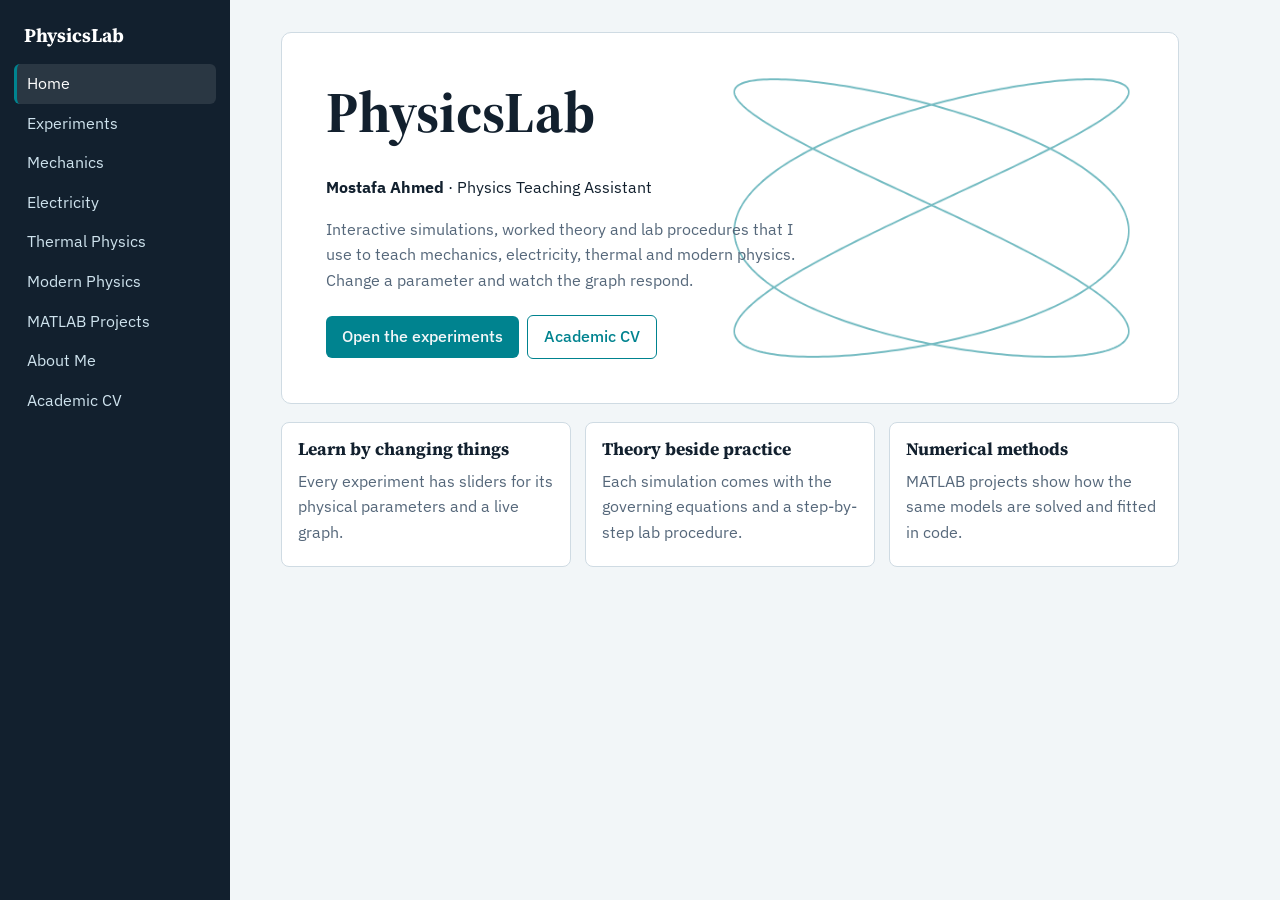
==== index.html @ 18d0115e "Add files via upload" ====
<!DOCTYPE html>
<html lang="en">
<head>
<meta charset="utf-8">
<meta name="viewport" content="width=device-width,initial-scale=1">
<title>PhysicsLab by Mostafa Ahmed</title>
<link rel="stylesheet" href="https://fonts.googleapis.com/css2?family=Source+Serif+4:wght@500;700&family=IBM+Plex+Sans:wght@400;500&display=swap">
<style>
:root{--bg:#f2f6f8;--fg:#12202e;--mut:#55677a;--card:#fff;--acc:#00838f;--acc2:#d97706;--line:#cfdbe3;--side:#12202e;--sidefg:#cfe3ee}
@media(prefers-color-scheme:dark){:root{--bg:#0b161d;--fg:#e3eef4;--mut:#8fa6b6;--card:#112029;--acc:#3ddc97;--acc2:#ffb454;--line:#22394a;--side:#07101a;--sidefg:#a9c4d4}}
*{box-sizing:border-box}
body{margin:0;font:16px/1.6 "IBM Plex Sans",system-ui,sans-serif;background:var(--bg);color:var(--fg);display:flex;min-height:100vh}
h1,h2,h3{font-family:"Source Serif 4",Georgia,serif;line-height:1.2;margin:0 0 .5em}
h1{font-size:clamp(2.2rem,5vw,3.6rem)}h2{font-size:2rem}h3{font-size:1.35rem}
nav{width:230px;flex:none;background:var(--side);padding:22px 14px;position:sticky;top:0;height:100vh;overflow:auto}
nav b{display:block;color:#fff;font:700 1.2rem "Source Serif 4",serif;padding:0 10px 16px}
nav a{display:block;color:var(--sidefg);text-decoration:none;padding:7px 10px;border-radius:6px;border-left:3px solid transparent}
nav a:hover{background:#ffffff14}nav a.on{border-left-color:var(--acc);color:#fff;background:#ffffff1a}
main{flex:1;min-width:0;padding:32px clamp(16px,4vw,56px) 60px;max-width:1000px}
section[hidden]{display:none}
a{color:var(--acc)}a:focus-visible,input:focus-visible,select:focus-visible,summary:focus-visible{outline:2px solid var(--acc2);outline-offset:2px}
.mut{color:var(--mut)}
.hero{position:relative;border:1px solid var(--line);border-radius:10px;padding:clamp(20px,4vw,44px);overflow:hidden;background:var(--card)}
.hero canvas{position:absolute;right:0;top:0;width:55%;height:100%;opacity:.55}
.hero>*:not(canvas){position:relative;max-width:30rem}
.btn{display:inline-block;margin:6px 8px 0 0;padding:8px 16px;border-radius:6px;background:var(--acc);color:var(--bg);text-decoration:none;font-weight:500}
.btn.o{background:none;border:1px solid var(--acc);color:var(--acc)}
.grid{display:grid;grid-template-columns:repeat(auto-fill,minmax(260px,1fr));gap:14px;margin:18px 0}
.card{border:1px solid var(--line);border-radius:8px;padding:16px;background:var(--card)}
.card h3{font-size:1.1rem}.card p{margin:.3em 0}
.exp{border:1px solid var(--line);background:var(--card);border-radius:10px;padding:20px;margin:0 0 28px}
.lab{display:grid;grid-template-columns:230px 1fr;gap:18px;margin:14px 0}
.ctl label{display:block;margin-bottom:12px;font-size:.92rem}
.ctl output{float:right;color:var(--acc);font-weight:500}
.ctl input,.ctl select{width:100%;accent-color:var(--acc)}.ctl select{padding:4px;background:var(--bg);color:var(--fg);border:1px solid var(--line);border-radius:4px}
canvas.vw,canvas.gr{width:100%;display:block;border:1px solid var(--line);border-radius:6px;margin-bottom:8px;background:var(--bg)}
.info{font-size:.92rem;color:var(--acc2);margin:0;min-height:2.6em}
details{border-top:1px solid var(--line);padding:8px 0}summary{cursor:pointer;font-weight:500}
pre{background:var(--bg);border:1px solid var(--line);padding:12px;border-radius:6px;overflow:auto;font-size:.82rem;line-height:1.45}
li{margin:.25em 0}
@media(max-width:820px){body{display:block}nav{width:auto;height:auto;position:static;display:flex;flex-wrap:wrap;gap:2px}nav b{width:100%}.lab{grid-template-columns:1fr}.hero canvas{width:100%;opacity:.25}}
</style>
</head>
<body>
<nav id="nav">
<b>PhysicsLab</b>
<a href="#home">Home</a><a href="#experiments">Experiments</a><a href="#mechanics">Mechanics</a><a href="#electricity">Electricity</a><a href="#thermal">Thermal Physics</a><a href="#modern">Modern Physics</a><a href="#matlab">MATLAB Projects</a><a href="#about">About Me</a><a href="#cv">Academic CV</a>
</nav>
<main>

<section id="home">
<div class="hero">
<canvas id="osc" width="600" height="400"></canvas>
<h1>PhysicsLab</h1>
<p><b>Mostafa Ahmed</b> · Physics Teaching Assistant</p>
<p class="mut">Interactive simulations, worked theory and lab procedures that I use to teach mechanics, electricity, thermal and modern physics. Change a parameter and watch the graph respond.</p>
<a class="btn" href="#experiments">Open the experiments</a><a class="btn o" href="#cv">Academic CV</a>
</div>
<div class="grid">
<div class="card"><h3>Learn by changing things</h3><p class="mut">Every experiment has sliders for its physical parameters and a live graph.</p></div>
<div class="card"><h3>Theory beside practice</h3><p class="mut">Each simulation comes with the governing equations and a step-by-step lab procedure.</p></div>
<div class="card"><h3>Numerical methods</h3><p class="mut">MATLAB projects show how the same models are solved and fitted in code.</p></div>
</div>
</section>

<section id="experiments" hidden>
<h2>Experiments</h2>
<p class="mut">Six interactive simulations grouped by topic. Select one to open it.</p>
<div class="grid" id="hub"></div>
</section>

<section id="mechanics" hidden><h2>Mechanics</h2><p class="mut">Pendulum motion, oscillations and damping.</p><div class="slot"></div></section>
<section id="electricity" hidden><h2>Electricity</h2><p class="mut">RC circuits and electrical measurements.</p><div class="slot"></div></section>
<section id="thermal" hidden><h2>Thermal Physics</h2><p class="mut">Specific heat capacity by electrical heating.</p><div class="slot"></div></section>
<section id="modern" hidden><h2>Modern Physics</h2><p class="mut">The photoelectric effect and semiconductor energy bands.</p><div class="slot"></div></section>

<section id="matlab" hidden>
<h2>MATLAB Projects</h2>
<p class="mut">Numerical simulations that mirror the experiments above. Replace the links with your repository folders.</p>
<div class="card"><h3>Nonlinear pendulum with ode45</h3><pre>g = 9.81; L = 1; b = 0.05;
f = @(t,y) [y(2); -(g/L)*sin(y(1)) - b*y(2)];
[t,y] = ode45(f, [0 12], [pi/6; 0]);
plot(t, rad2deg(y(:,1))); xlabel('t (s)'); ylabel('\theta (deg)');</pre><a href="https://github.com/YOUR-USERNAME/physicslab/tree/main/matlab/pendulum">View on GitHub</a></div>
<div class="card" style="margin-top:14px"><h3>RC discharge: fit the time constant</h3><pre>t = data(:,1); V = data(:,2);
p = polyfit(t, log(V), 1);          % ln V = ln V0 - t/tau
tau = -1/p(1);
fprintf('tau = %.3f s\n', tau);</pre><a href="https://github.com/YOUR-USERNAME/physicslab/tree/main/matlab/rc">View on GitHub</a></div>
<div class="card" style="margin-top:14px"><h3>Planck constant from stopping potential</h3><pre>e = 1.602e-19;
p = polyfit(f, Vs, 1);              % eVs = hf - phi
h = p(1)*e;
fprintf('h = %.3e J s\n', h);</pre><a href="https://github.com/YOUR-USERNAME/physicslab/tree/main/matlab/planck">View on GitHub</a></div>
</section>

<section id="about" hidden>
<h2>About Me</h2>
<p>I am a Physics Teaching Assistant at [your university / faculty]. I run laboratory sessions and tutorials for [courses], helping students connect equations to measurements.</p>
<div class="grid">
<div class="card"><h3>Teaching</h3><ul><li>Lab supervision and report marking</li><li>Problem-solving tutorials</li><li>Office hours and exam support</li></ul></div>
<div class="card"><h3>Approach</h3><ul><li>Start from a measurement</li><li>Predict, then simulate, then test</li><li>Check units and error bars</li></ul></div>
<div class="card"><h3>Tools</h3><ul><li>MATLAB and Python</li><li>Data analysis and curve fitting</li><li>Interactive web simulations</li></ul></div>
</div>
</section>

<section id="cv" hidden>
<h2>Academic CV</h2>
<p class="mut">Fill in the bracketed fields with your own details.</p>
<div class="card"><h3>Education</h3><p>[Degree], Physics, [University], [Year]</p></div>
<div class="card" style="margin-top:14px"><h3>Teaching experience</h3><p>Physics Teaching Assistant, [Department], [Dates]. Courses: [list].</p></div>
<div class="card" style="margin-top:14px"><h3>Research experience</h3><p>[Project title], supervised by [name], [Dates].</p></div>
<div class="card" style="margin-top:14px"><h3>Skills and contact</h3><p>MATLAB, Python, laboratory instrumentation, data analysis.<br>Email: [your email] · GitHub: <a href="https://github.com/YOUR-USERNAME">YOUR-USERNAME</a></p></div>
<a class="btn" href="cv.pdf">Download CV (PDF)</a>
</section>

</main>
<script>
const $=(s,r=document)=>r.querySelector(s),$$=(s,r=document)=>[...r.querySelectorAll(s)];
const css=n=>getComputedStyle(document.documentElement).getPropertyValue(n).trim(),fx=v=>+(+v).toPrecision(3);

function plot(cv,S,xl,yl,o={}){
 const c=cv.getContext('2d'),W=cv.width,H=cv.height,L=58,R=14,T=14,B=42,mut=css('--mut'),ln=css('--line'),cols=[css('--acc'),css('--acc2')];
 c.clearRect(0,0,W,H);
 const xs=S.flatMap(s=>s.x),ys=S.flatMap(s=>s.y);
 let x0=Math.min(...xs),x1=Math.max(...xs),y0=Math.min(...ys),y1=Math.max(...ys);
 if(o.z)y0=Math.min(0,y0); if(y0==y1){y0-=1;y1+=1}
 const X=x=>L+(x-x0)/(x1-x0)*(W-L-R),Y=y=>H-B-(y-y0)/(y1-y0)*(H-B-T);
 c.font='12px sans-serif';c.fillStyle=mut;c.strokeStyle=ln;c.lineWidth=1;
 for(let i=0;i<=5;i++){
  const gx=x0+(x1-x0)*i/5,gy=y0+(y1-y0)*i/5;
  c.beginPath();c.moveTo(X(gx),T);c.lineTo(X(gx),H-B);c.moveTo(L,Y(gy));c.lineTo(W-R,Y(gy));c.stroke();
  c.textAlign='center';c.fillText(fx(gx),X(gx),H-B+16);c.textAlign='right';c.fillText(fx(gy),L-6,Y(gy)+4);
 }
 c.textAlign='center';c.fillText(xl,(L+W-R)/2,H-6);
 c.save();c.translate(14,(T+H-B)/2);c.rotate(-Math.PI/2);c.fillText(yl,0,0);c.restore();
 S.forEach((s,k)=>{
  c.strokeStyle=cols[k%2];c.lineWidth=2;c.setLineDash(s.d?[6,4]:[]);c.beginPath();
  s.x.forEach((x,i)=>i?c.lineTo(X(x),Y(s.y[i])):c.moveTo(X(x),Y(s.y[i])));c.stroke();
  c.setLineDash([]);c.fillStyle=cols[k%2];c.textAlign='right';c.fillText(s.n,W-R-8,T+16+k*16);
 });
 if(o.pt){c.fillStyle=css('--fg');c.beginPath();c.arc(X(o.pt[0]),Y(o.pt[1]),5,0,7);c.fill()}
}
const ln=(c,a,b,d,e)=>{c.beginPath();c.moveTo(a,b);c.lineTo(d,e);c.stroke()};
const dot=(c,x,y,r,f)=>{c.fillStyle=f;c.beginPath();c.arc(x,y,r,0,7);c.fill()};

const E=[
{id:'pendulum',sec:'mechanics',t:'Simple pendulum with damping',vh:200,
 intro:'Compare the full nonlinear solution with the small-angle approximation. Raise the starting angle to see the period lengthen.',
 P:[{k:'L',l:'Length L (m)',a:.2,b:3,v:1,s:.05},{k:'th',l:'Initial angle θ₀ (°)',a:1,b:170,v:30,s:1},{k:'g',l:'Gravity g (m/s²)',a:1.6,b:25,v:9.81,s:.01},{k:'b',l:'Damping b (1/s)',a:0,b:1,v:.05,s:.01}],
 run(p){
  const dt=.005,N=2400,w0=Math.sqrt(p.g/p.L),a0=p.th*Math.PI/180,raw=[],x=[],y=[],y2=[];let a=a0,w=0;
  for(let i=0;i<N;i++){if(i%8==0){x.push(i*dt);y.push(a*57.2958);y2.push(p.th*Math.cos(w0*i*dt)*Math.exp(-p.b*i*dt/2))}
   raw.push(a);w+=(-w0*w0*Math.sin(a)-p.b*w)*dt;a+=w*dt}
  const T0=2*Math.PI/w0,T=T0*(1+a0*a0/16+11*a0**4/3072);
  return{S:[{n:'nonlinear (numerical)',x,y},{n:'small-angle approximation',x,y:y2,d:1}],xl:'t (s)',yl:'θ (deg)',
   info:`T₀ = ${fx(T0)} s (small angle). T ≈ ${fx(T)} s at θ₀ = ${p.th}°.`,
   view(c,t){const i=Math.floor((t%12)/dt)%N,len=40+p.L/3*130,bx=320+len*Math.sin(raw[i]),by=14+len*Math.cos(raw[i]);
    c.strokeStyle=css('--fg');c.lineWidth=2;ln(c,260,12,380,12);ln(c,320,12,bx,by);dot(c,bx,by,13,css('--acc2'))}}},
 th:'<p>For a pendulum of length L with damping b: θ″ + bθ′ + (g/L) sin θ = 0.</p><p>For small angles sin θ ≈ θ, so ω₀ = √(g/L) and T₀ = 2π√(L/g). The amplitude decays as e<sup>−bt/2</sup>. At finite amplitude T ≈ T₀(1 + θ₀²/16 + …), so large swings take longer.</p>',
 pr:['Hang a bob on a light string and measure L from the pivot to the bob centre.','Release from a small angle (below 10°) and time 20 oscillations with a stopwatch.','Divide by 20 to get T. Repeat three times and average.','Repeat for five lengths. Plot T² against L; the slope is 4π²/g.','Compare with the simulation using the same L and θ₀.']},

{id:'rc',sec:'electricity',t:'RC circuit: charging and discharging',vh:120,
 intro:'Watch the capacitor voltage follow an exponential curve controlled by the time constant τ = RC.',
 P:[{k:'V',l:'Supply V (V)',a:1,b:24,v:5,s:.5},{k:'R',l:'Resistance R (kΩ)',a:1,b:100,v:10,s:1},{k:'C',l:'Capacitance C (µF)',a:1,b:1000,v:100,s:1},{k:'m',l:'Mode',sel:[['Charging','c'],['Discharging','d']],v:'c'}],
 run(p){
  const tau=p.R*1e3*p.C*1e-6,vc=t=>p.m=='c'?p.V*(1-Math.exp(-t/tau)):p.V*Math.exp(-t/tau),x=[],a=[],b=[];
  for(let i=0;i<=200;i++){const t=i/200*5*tau;x.push(t);a.push(vc(t));b.push(p.m=='c'?p.V-vc(t):vc(t))}
  return{S:[{n:'capacitor V_C',x,y:a},{n:'resistor V_R',x,y:b,d:1}],xl:'t (s)',yl:'voltage (V)',
   info:`τ = ${fx(tau)} s. Initial current I₀ = ${fx(p.V/p.R)} mA. Stored energy at full charge = ${fx(.5*p.C*1e-6*p.V*p.V*1e3)} mJ.`,
   view(c,t){const u=(t%6)/6*5*tau,v=vc(u);c.strokeStyle=css('--fg');c.lineWidth=2;c.strokeRect(160,30,320,44);
    c.fillStyle=css('--acc');c.fillRect(160,30,320*v/p.V,44);c.fillStyle=css('--fg');c.font='14px sans-serif';c.textAlign='center';
    c.fillText(`V_C = ${fx(v)} V at t = ${fx(u)} s`,320,98)}}},
 th:'<p>Charging: V_C(t) = V(1 − e<sup>−t/τ</sup>). Discharging: V_C(t) = V e<sup>−t/τ</sup>. The time constant is τ = RC, the time to reach 63% of the final value when charging or to fall to 37% when discharging.</p><p>Current: I = (V/R) e<sup>−t/τ</sup>. Energy stored: U = ½CV².</p>',
 pr:['Connect a resistor, capacitor, switch and voltmeter in series with a DC supply.','Close the switch and record V_C every 5 s until it levels off.','Open the supply and short the circuit; record the discharge the same way.','Plot ln V_C against t for the discharge. The slope is −1/τ.','Compare τ from the graph with the product RC.']},

{id:'heat',sec:'thermal',t:'Specific heat capacity by electrical heating',vh:150,
 intro:'A heater of power P warms a metal block. The initial slope of the temperature curve gives c.',
 P:[{k:'P',l:'Heater power P (W)',a:10,b:100,v:40,s:1},{k:'m',l:'Mass m (kg)',a:.05,b:1,v:.2,s:.01},{k:'c',l:'Material',sel:[['Aluminium (900)',900],['Iron (450)',450],['Copper (385)',385],['Water (4186)',4186]],v:900},{k:'k',l:'Heat loss k (W/K)',a:0,b:.5,v:.05,s:.01}],
 run(p){
  const T0=20,x=[],y=[],id=[];let T=T0;
  for(let t=0;t<=600;t++){if(t%5==0){x.push(t);y.push(T);id.push(T0+p.P*t/(p.m*p.c))}T+=(p.P-p.k*(T-T0))/(p.m*p.c)}
  const sl=(y[12]-y[0])/60,ce=p.P/(p.m*sl);
  return{S:[{n:'with heat loss',x,y},{n:'ideal (no loss)',x,y:id,d:1}],xl:'t (s)',yl:'temperature (°C)',
   info:`Slope over the first 60 s gives c ≈ ${fx(ce)} J/(kg·K); the true value is ${p.c}.${p.k>0?` Plateau at ${fx(T0+p.P/p.k)} °C.`:''}`,
   view(c,t){const i=Math.floor((t%8)/8*(y.length-1)),f=Math.min(1,(y[i]-T0)/Math.max(1,y[y.length-1]-T0));
    c.strokeStyle=css('--fg');c.lineWidth=2;c.strokeRect(120,40,400,36);c.fillStyle=css('--acc2');c.fillRect(120,40,400*f,36);
    c.fillStyle=css('--fg');c.font='14px sans-serif';c.textAlign='center';c.fillText(`${fx(y[i])} °C`,320,110)}}},
 th:'<p>Heat supplied: Q = Pt. Temperature rise: Q = mcΔT, so ΔT = Pt/(mc) and c = P/(m · slope).</p><p>With loss to the surroundings, m c dT/dt = P − k(T − T₀). The curve bends toward T₀ + P/k, so use only the initial slope for c.</p>',
 pr:['Insert a heater and thermometer into a lagged metal block of known mass.','Record room temperature, then switch on the heater at a known power (V × I).','Read the temperature every 30 s for 10 minutes.','Plot T against t and take the slope of the initial straight section.','Calculate c = P/(m · slope) and compare with the tabulated value.']},

{id:'photo',sec:'modern',t:'Photoelectric effect',vh:170,
 intro:'Light ejects electrons only above a threshold frequency. Move the frequency slider past it.',
 P:[{k:'f',l:'Frequency f (THz)',a:300,b:1600,v:900,s:10},{k:'w',l:'Metal (work function, eV)',sel:[['Caesium 2.1',2.1],['Sodium 2.28',2.28],['Zinc 4.3',4.3],['Copper 4.65',4.65],['Platinum 5.65',5.65]],v:2.28},{k:'I',l:'Intensity (%)',a:5,b:100,v:50,s:5}],
 run(p){
  const h=4.1357e-3,x=[],y=[];for(let f=300;f<=1600;f+=20){x.push(f);y.push(Math.max(0,h*f-p.w))}
  const ke=Math.max(0,h*p.f-p.w);
  return{S:[{n:'K_max vs f',x,y}],xl:'frequency (THz)',yl:'K_max (eV)',z:1,pt:[p.f,ke],
   info:ke>0?`Photon energy ${fx(h*p.f)} eV. K_max = ${fx(ke)} eV, stopping potential ${fx(ke)} V. Threshold f₀ = ${fx(p.w/h)} THz.`:`Photon energy ${fx(h*p.f)} eV is below φ. No electrons are emitted. Threshold f₀ = ${fx(p.w/h)} THz.`,
   view(c,t){c.fillStyle=css('--mut');c.fillRect(120,140,400,10);
    for(let i=0;i<p.I/5;i++){const u=(t*.4+i*.137)%1,x0=140+i*(360/20);c.strokeStyle=css('--acc2');c.lineWidth=1.5;ln(c,x0-40*(1-u),10+110*u*0,x0,10+120*u);
     if(ke>0){const v=(t*(.3+.15*Math.sqrt(ke))+i*.31)%1;dot(c,x0+20*v,136-110*v,3,css('--acc'))}}}}},
 th:'<p>Einstein’s equation: K_max = hf − φ. Each photon has energy E = hf. If hf &lt; φ no electron is released, however intense the light.</p><p>Intensity changes the number of electrons (the current), not their maximum energy. Stopping potential: eV_s = hf − φ, so the slope of V_s against f equals h/e.</p>',
 pr:['Illuminate a photocell with monochromatic light of known frequency.','Increase the retarding voltage until the photocurrent just reaches zero. This is V_s.','Repeat for at least five frequencies.','Plot V_s against f. The x-intercept is f₀ and the slope is h/e.','Calculate h and φ = h f₀. Estimate the uncertainty from the fit.']},

{id:'band',sec:'modern',t:'Semiconductor energy bands',vh:170,
 intro:'See how band gap, temperature and doping set the Fermi level and the intrinsic carrier density.',
 P:[{k:'Eg',l:'Band gap E_g (eV)',a:.1,b:3.5,v:1.12,s:.01},{k:'T',l:'Temperature T (K)',a:100,b:800,v:300,s:5},{k:'d',l:'Doping',sel:[['Intrinsic',0],['n-type (donors)',1],['p-type (acceptors)',-1]],v:0}],
 run(p){
  const k=8.617e-5,ref=Math.exp(-1.12/(2*k*300)),ni=T=>1e10*Math.pow(T/300,1.5)*Math.exp(-p.Eg/(2*k*T))/ref,x=[],y=[];
  for(let T=100;T<=800;T+=10){x.push(T);y.push(Math.log10(ni(T)))}
  const n=ni(p.T),sh=Math.max(-p.Eg/2,Math.min(p.Eg/2,p.d*k*p.T*Math.log(1e16/n))),EF=p.Eg/2+sh;
  return{S:[{n:'log₁₀ nᵢ (cm⁻³)',x,y}],xl:'temperature (K)',yl:'log₁₀ nᵢ',pt:[p.T,Math.log10(n)],
   info:`nᵢ ≈ ${n.toExponential(2)} cm⁻³ (scaled to silicon = 1×10¹⁰ at 300 K). E_F is ${fx(EF)} eV above the valence band edge.`,
   view(c,t){const gp=24+p.Eg/3.5*90,Y=E=>40+gp*(1-E/p.Eg);c.fillStyle=css('--acc');c.globalAlpha=.25;c.fillRect(120,6,400,34);c.fillRect(120,40+gp,400,34);c.globalAlpha=1;
    c.strokeStyle=css('--fg');c.lineWidth=2;ln(c,120,40,520,40);ln(c,120,40+gp,520,40+gp);c.setLineDash([6,4]);c.strokeStyle=css('--acc2');ln(c,120,Y(EF),520,Y(EF));c.setLineDash([]);
    c.fillStyle=css('--fg');c.font='13px sans-serif';c.textAlign='left';c.fillText('E_c',526,44);c.fillText('E_v',526,44+gp);c.fillStyle=css('--acc2');c.fillText('E_F',526,Y(EF)+4)}}},
 th:'<p>Carriers in a semiconductor follow n<sub>i</sub> ∝ T<sup>3/2</sup> exp(−E<sub>g</sub>/2kT). A wider gap means exponentially fewer thermally excited electrons.</p><p>Doping moves the Fermi level: donors push E_F toward the conduction band (n-type), acceptors toward the valence band (p-type). Occupation follows f(E) = 1/(1 + e<sup>(E−E_F)/kT</sup>).</p>',
 pr:['Mount a semiconductor sample (for example germanium) in a heater with a thermometer.','Measure its resistance R at 10 K steps from room temperature to about 380 K.','Plot ln(1/R) against 1/T.','The slope equals −E_g/2k in the intrinsic region.','Calculate E_g and compare with the accepted value.']}
];

E.forEach(e=>{
 const p=e.p={};e.P.forEach(q=>p[q.k]=q.v);
 const ctl=e.P.map(q=>q.sel?`<label>${q.l}<select data-k="${q.k}">${q.sel.map(o=>`<option value="${o[1]}"${o[1]==q.v?' selected':''}>${o[0]}</option>`).join('')}</select></label>`
  :`<label>${q.l}<output>${q.v}</output><input type="range" min="${q.a}" max="${q.b}" step="${q.s}" value="${q.v}" data-k="${q.k}"></label>`).join('');
 const el=e.el=document.createElement('article');el.className='exp';
 el.innerHTML=`<h3>${e.t}</h3><p class="mut">${e.intro}</p><div class="lab"><div class="ctl">${ctl}</div><div><canvas class="vw" width="640" height="${e.vh}"></canvas><canvas class="gr" width="640" height="300"></canvas><p class="info"></p></div></div>
 <details open><summary>Theory</summary>${e.th}</details><details><summary>Experimental procedure</summary><ol>${e.pr.map(s=>`<li>${s}</li>`).join('')}</ol></details>`;
 el.addEventListener('input',ev=>{const i=ev.target,k=i.dataset.k;if(!k)return;p[k]=isNaN(+i.value)?i.value:+i.value;if(i.type=='range')i.previousElementSibling.textContent=i.value;upd(e)});
 $('#'+e.sec+' .slot').append(el);
 const card=document.createElement('a');card.className='card';card.href='#'+e.sec;card.style.cssText='text-decoration:none;color:inherit';
 card.innerHTML=`<h3>${e.t}</h3><p class="mut">${e.intro}</p>`;$('#hub').append(card);
});
function upd(e){const r=e.r=e.run(e.p);plot($('.gr',e.el),r.S,r.xl,r.yl,r);$('.info',e.el).textContent=r.info}
let cur='home';
function go(){
 cur=location.hash.slice(1)||'home';if(!$('#'+cur))cur='home';
 $$('main>section').forEach(s=>s.hidden=s.id!=cur);$$('#nav a').forEach(a=>a.classList.toggle('on',a.hash=='#'+cur));
 E.forEach(upd);window.scrollTo(0,0);
}
addEventListener('hashchange',go);
matchMedia('(prefers-color-scheme:dark)').addEventListener('change',()=>E.forEach(upd));
const osc=$('#osc').getContext('2d');
function loop(ms){
 const t=ms/1000;
 E.forEach(e=>{if(e.sec==cur){const c=$('.vw',e.el).getContext('2d');c.clearRect(0,0,640,e.vh);e.r.view(c,t)}});
 if(cur=='home'){osc.clearRect(0,0,600,400);osc.strokeStyle=css('--acc');osc.lineWidth=2;osc.beginPath();
  for(let i=0;i<=600;i++){const s=i/600*6.283;const x=300+240*Math.sin(3*s+t*.6),y=200+150*Math.sin(2*s);i?osc.lineTo(x,y):osc.moveTo(x,y)}osc.stroke()}
 requestAnimationFrame(loop);
}
if(matchMedia('(prefers-reduced-motion:reduce)').matches){window.requestAnimationFrame=f=>setTimeout(()=>f(0),1000)}
go();requestAnimationFrame(loop);
</script>
</body>
</html>
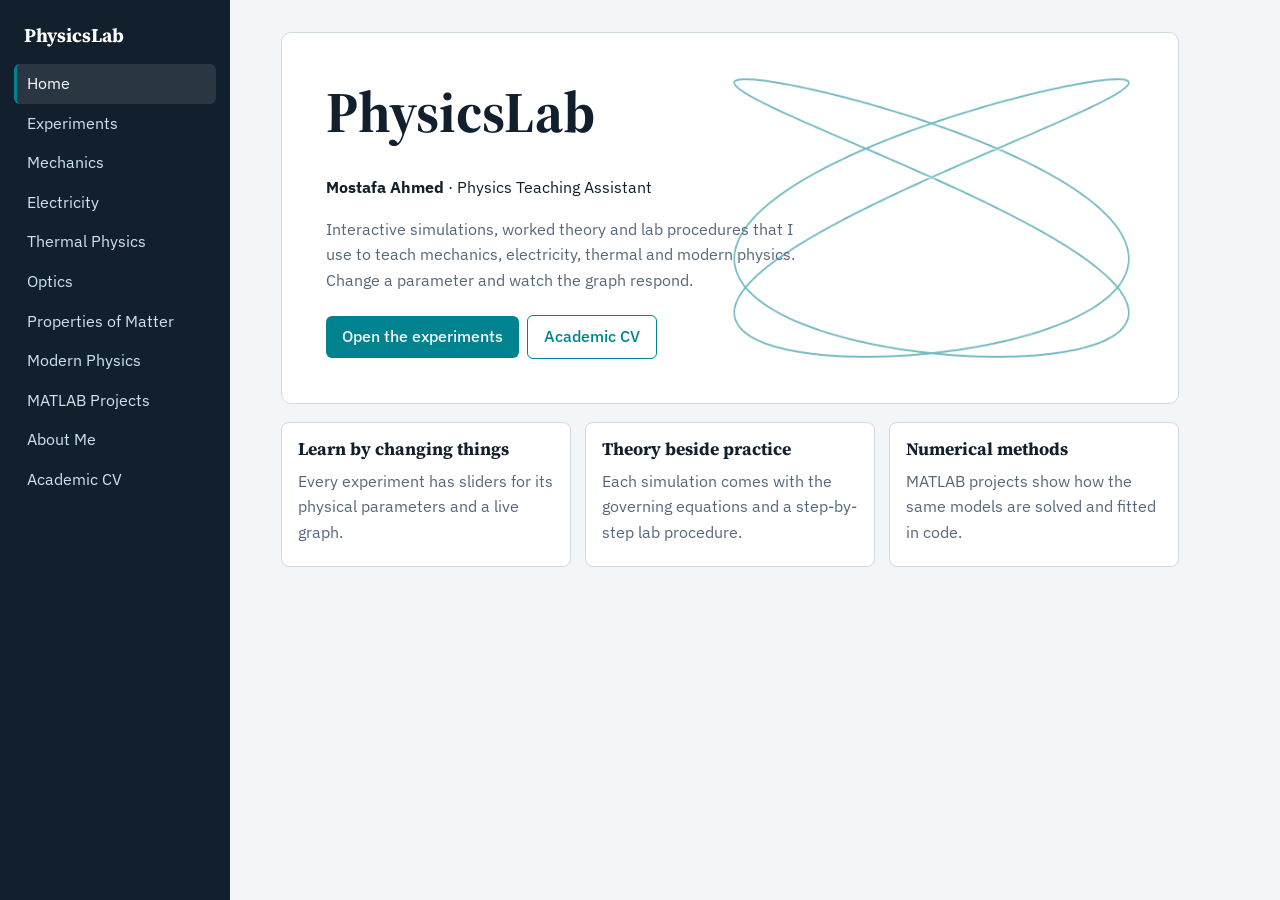
==== commit 7a82141d: "Add files via upload" ====
--- a/index.html
+++ b/index.html
@@ -38,13 +38,15 @@
 details{border-top:1px solid var(--line);padding:8px 0}summary{cursor:pointer;font-weight:500}
 pre{background:var(--bg);border:1px solid var(--line);padding:12px;border-radius:6px;overflow:auto;font-size:.82rem;line-height:1.45}
 li{margin:.25em 0}
+.tw{overflow-x:auto}.tb{border-collapse:collapse;width:100%;font-size:.9rem}.tb th,.tb td{border:1px solid var(--line);padding:4px 6px;text-align:left}.tb input{width:100%;min-width:70px;background:var(--bg);color:var(--fg);border:1px solid var(--line);border-radius:4px;padding:3px}
+.q{border-top:1px solid var(--line);padding:10px 0}.q button{display:block;width:100%;text-align:left;margin:4px 0;padding:7px 10px;border:1px solid var(--line);border-radius:6px;background:var(--bg);color:var(--fg);font:inherit;cursor:pointer}.q button.ok{border-color:var(--acc);border-width:2px}.q button.bad{border-color:var(--acc2);border-style:dashed}.fb{color:var(--acc2);margin:.3em 0 0}
 @media(max-width:820px){body{display:block}nav{width:auto;height:auto;position:static;display:flex;flex-wrap:wrap;gap:2px}nav b{width:100%}.lab{grid-template-columns:1fr}.hero canvas{width:100%;opacity:.25}}
 </style>
 </head>
 <body>
 <nav id="nav">
 <b>PhysicsLab</b>
-<a href="#home">Home</a><a href="#experiments">Experiments</a><a href="#mechanics">Mechanics</a><a href="#electricity">Electricity</a><a href="#thermal">Thermal Physics</a><a href="#modern">Modern Physics</a><a href="#matlab">MATLAB Projects</a><a href="#about">About Me</a><a href="#cv">Academic CV</a>
+<a href="#home">Home</a><a href="#experiments">Experiments</a><a href="#mechanics">Mechanics</a><a href="#electricity">Electricity</a><a href="#thermal">Thermal Physics</a><a href="#optics">Optics</a><a href="#matter">Properties of Matter</a><a href="#modern">Modern Physics</a><a href="#matlab">MATLAB Projects</a><a href="#about">About Me</a><a href="#cv">Academic CV</a>
 </nav>
 <main>
 
@@ -65,13 +67,15 @@
 
 <section id="experiments" hidden>
 <h2>Experiments</h2>
-<p class="mut">Six interactive simulations grouped by topic. Select one to open it.</p>
+<p class="mut">Fourteen interactive simulations grouped by topic. Select one to open it.</p>
 <div class="grid" id="hub"></div>
 </section>
 
 <section id="mechanics" hidden><h2>Mechanics</h2><p class="mut">Pendulum motion, oscillations and damping.</p><div class="slot"></div></section>
 <section id="electricity" hidden><h2>Electricity</h2><p class="mut">RC circuits and electrical measurements.</p><div class="slot"></div></section>
 <section id="thermal" hidden><h2>Thermal Physics</h2><p class="mut">Specific heat capacity by electrical heating.</p><div class="slot"></div></section>
+<section id="optics" hidden><h2>Optics</h2><p class="mut">Diffraction and interference of light.</p><div class="slot"></div></section>
+<section id="matter" hidden><h2>Properties of Matter</h2><p class="mut">Elasticity, viscosity and surface tension.</p><div class="slot"></div></section>
 <section id="modern" hidden><h2>Modern Physics</h2><p class="mut">The photoelectric effect and semiconductor energy bands.</p><div class="slot"></div></section>
 
 <section id="matlab" hidden>
@@ -80,15 +84,15 @@
 <div class="card"><h3>Nonlinear pendulum with ode45</h3><pre>g = 9.81; L = 1; b = 0.05;
 f = @(t,y) [y(2); -(g/L)*sin(y(1)) - b*y(2)];
 [t,y] = ode45(f, [0 12], [pi/6; 0]);
-plot(t, rad2deg(y(:,1))); xlabel('t (s)'); ylabel('\theta (deg)');</pre><a href="https://github.com/YOUR-USERNAME/physicslab/tree/main/matlab/pendulum">View on GitHub</a></div>
+plot(t, rad2deg(y(:,1))); xlabel('t (s)'); ylabel('\theta (deg)');</pre><a href="https://github.com/MstafaAhmed/physics-lab">View on GitHub</a></div>
 <div class="card" style="margin-top:14px"><h3>RC discharge: fit the time constant</h3><pre>t = data(:,1); V = data(:,2);
 p = polyfit(t, log(V), 1);          % ln V = ln V0 - t/tau
 tau = -1/p(1);
-fprintf('tau = %.3f s\n', tau);</pre><a href="https://github.com/YOUR-USERNAME/physicslab/tree/main/matlab/rc">View on GitHub</a></div>
+fprintf('tau = %.3f s\n', tau);</pre><a href="https://github.com/MstafaAhmed/physics-lab">View on GitHub</a></div>
 <div class="card" style="margin-top:14px"><h3>Planck constant from stopping potential</h3><pre>e = 1.602e-19;
 p = polyfit(f, Vs, 1);              % eVs = hf - phi
 h = p(1)*e;
-fprintf('h = %.3e J s\n', h);</pre><a href="https://github.com/YOUR-USERNAME/physicslab/tree/main/matlab/planck">View on GitHub</a></div>
+fprintf('h = %.3e J s\n', h);</pre><a href="https://github.com/MstafaAhmed/physics-lab">View on GitHub</a></div>
 </section>
 
 <section id="about" hidden>
@@ -107,7 +111,7 @@
 <div class="card"><h3>Education</h3><p>[Degree], Physics, [University], [Year]</p></div>
 <div class="card" style="margin-top:14px"><h3>Teaching experience</h3><p>Physics Teaching Assistant, [Department], [Dates]. Courses: [list].</p></div>
 <div class="card" style="margin-top:14px"><h3>Research experience</h3><p>[Project title], supervised by [name], [Dates].</p></div>
-<div class="card" style="margin-top:14px"><h3>Skills and contact</h3><p>MATLAB, Python, laboratory instrumentation, data analysis.<br>Email: [your email] · GitHub: <a href="https://github.com/YOUR-USERNAME">YOUR-USERNAME</a></p></div>
+<div class="card" style="margin-top:14px"><h3>Skills and contact</h3><p>MATLAB, Python, laboratory instrumentation, data analysis.<br>Email: [your email] · GitHub: <a href="https://github.com/MstafaAhmed">MstafaAhmed</a></p></div>
 <a class="btn" href="cv.pdf">Download CV (PDF)</a>
 </section>
 
@@ -141,6 +145,15 @@
 const ln=(c,a,b,d,e)=>{c.beginPath();c.moveTo(a,b);c.lineTo(d,e);c.stroke()};
 const dot=(c,x,y,r,f)=>{c.fillStyle=f;c.beginPath();c.arc(x,y,r,0,7);c.fill()};
 
+const MQ=[
+['If the wavelength of light is increased, the light passing through a single slit will be:',['More diffracted','Less diffracted','Equally diffracted','Not diffracted'],0,'Δy₁ = 2Dλ/a grows with λ, so the pattern spreads out more.'],
+['If the slit width is decreased, the light will be:',['More diffracted','Less diffracted','Equally diffracted','Not diffracted'],0,'Δy₁ is proportional to 1/a, so a narrower slit gives a wider pattern.'],
+['Light of wavelength λ passes through a slit of width 4λ. At what angle is the second minimum?',['60°','30°','90°','14.5°'],1,'a sin θ = 2λ gives sin θ = 2λ/4λ = 0.5, so θ = 30°. (14.5° is the first minimum.)'],
+['The screen distance D is doubled. The central maximum becomes:',['half as wide','the same width','twice as wide','four times as wide'],2,'Δy₁ = 2Dλ/a is proportional to D.'],
+['Dark fringes in single slit diffraction occur when a sin θ equals:',['(n + ½)λ','nλ, with n = 1, 2, 3…','nλ/2','2nλ'],1,'Minima occur at β = nπ, which is a sin θ = nλ.'],
+['Compared with the central maximum, the side maxima are:',['equally bright','much dimmer, fading further out','brighter','absent'],1,'The first side maximum has only about 4.7% of the central intensity.'],
+['Fraunhofer diffraction is observed when:',['the screen is far away, or a lens focuses parallel rays','the screen is touching the slit','white light is used','the slit is much wider than λ'],0,'Rays reaching the screen must be approximately parallel.']];
+const wl=w=>{let r=0,g=0,b=0;if(w<440){r=(440-w)/60;b=1}else if(w<490){g=(w-440)/50;b=1}else if(w<510){g=1;b=(510-w)/20}else if(w<580){r=(w-510)/70;g=1}else if(w<645){r=1;g=(645-w)/65}else r=1;const f=w<420?.3+.7*(w-400)/20:w>700?.3+.7*(750-w)/50:1;return[r,g,b].map(v=>Math.round(255*Math.pow(v*f,.8)))};
 const E=[
 {id:'pendulum',sec:'mechanics',t:'Simple pendulum with damping',vh:200,
  intro:'Compare the full nonlinear solution with the small-angle approximation. Raise the starting angle to see the period lengthen.',
@@ -185,6 +198,34 @@
     c.fillStyle=css('--fg');c.font='14px sans-serif';c.textAlign='center';c.fillText(`${fx(y[i])} °C`,320,110)}}},
  th:'<p>Heat supplied: Q = Pt. Temperature rise: Q = mcΔT, so ΔT = Pt/(mc) and c = P/(m · slope).</p><p>With loss to the surroundings, m c dT/dt = P − k(T − T₀). The curve bends toward T₀ + P/k, so use only the initial slope for c.</p>',
  pr:['Insert a heater and thermometer into a lagged metal block of known mass.','Record room temperature, then switch on the heater at a known power (V × I).','Read the temperature every 30 s for 10 minutes.','Plot T against t and take the slope of the initial straight section.','Calculate c = P/(m · slope) and compare with the tabulated value.']},
+
+{id:'slit',sec:'optics',t:'Single slit diffraction',vh:130,
+ intro:'Laser light passing through a narrow slit spreads into bright and dark fringes. Narrow the slit and watch the central maximum widen.',
+ P:[{k:'w',l:'Wavelength λ (nm)',a:400,b:750,v:650,s:5},{k:'a',l:'Slit width a (µm)',a:20,b:500,v:100,s:5},{k:'D',l:'Screen distance D (m)',a:.5,b:3,v:1.5,s:.05}],
+ run(p){
+  const lam=p.w*1e-9,a=p.a*1e-6,y1=p.D*lam/a,ym=4*y1,sc=Y=>{const b=Math.PI*a*Y/Math.hypot(Y,p.D)/lam;return Math.abs(b)<1e-9?1:Math.sin(b)/b},x=[],y=[];
+  for(let i=0;i<=600;i++){const Y=-ym+2*ym*i/600;x.push(Y*1e3);y.push(sc(Y)**2)}
+  return{S:[{n:'I / I₀',x,y}],xl:'position on screen y (mm)',yl:'relative intensity',z:1,
+   info:`First minimum y₁ = ${fx(y1*1e3)} mm. Central maximum width Δy₁ = 2Dλ/a = ${fx(2*y1*1e3)} mm. Side maxima reach only about 4.7% of the centre.`,
+   view(c){const[R,G,B]=wl(p.w);c.fillStyle='#000';c.fillRect(0,0,640,130);
+    for(let X=0;X<640;X+=2){const I=Math.abs(sc((X-320)/300*ym));c.fillStyle=`rgb(${R*I|0},${G*I|0},${B*I|0})`;c.fillRect(X,10,2,80)}
+    c.strokeStyle='#fff';c.lineWidth=1.5;ln(c,245,104,395,104);ln(c,245,96,245,112);ln(c,395,96,395,112);
+    c.fillStyle='#fff';c.font='13px sans-serif';c.textAlign='center';c.fillText(`Δy₁ = ${fx(2*y1*1e3)} mm`,320,124)}}},
+ th:'<p>Light passing through a narrow slit spreads into the geometric shadow. By Huygens’s principle every point across the slit acts as a source of secondary wavelets, and these interfere. This experiment covers Fraunhofer diffraction, where the screen is far away (or a lens is used) so the rays are nearly parallel.</p><p>Intensity: I(θ) = I₀ (sin β / β)², with β = πa sin θ / λ.</p><p>Minima occur at β = nπ, so a sin θ = nλ (n = ±1, ±2, …). For small angles sin θ ≈ tan θ = y/D, giving y<sub>n</sub> = nDλ/a.</p><p>The central maximum has width Δy₁ = 2y₁ = 2Dλ/a, so the slit width is a = 2Dλ/Δy₁.</p>',
+ pr:['Place the slit screen in front of the laser and the observing screen more than 1 m away. Clamp every component.','Measure the distance D from the slit to the observing screen with a metre ruler.','Switch on the laser and align the beam through the first slit. Note that the central maximum is brightest and the other maxima fade with distance.','Measure the width of the central maximum Δy₁: the distance between the first minima on either side, using a millimetre ruler.','Calculate the slit width from a = 2Dλ/Δy₁.','Repeat steps 3 to 5 for the second, third and fourth slits.','Estimate the percentage error Δa/a for each slit.'],
+ ex:`<details><summary>Apparatus</summary><p>Single slits of different widths, laser source, optical bench, observing screen, millimetre ruler, metre ruler.</p></details>
+ <details><summary>Results table: calculate your slit widths</summary><p class="mut">Uses λ and D from the sliders above, so set them to your lab values first. Enter the measured Δy₁ and the stated slit width.</p>
+ <div class="tw"><table class="tb"><tr><th>Slit</th><th>Δy₁ (mm)</th><th>a = 2Dλ/Δy₁ (mm)</th><th>Stated a (mm)</th><th>Error Δa/a (%)</th></tr>${[1,2,3,4].map(n=>`<tr><td>${n}</td><td><input type="number" step="any" min="0"></td><td>–</td><td><input type="number" step="any" min="0"></td><td>–</td></tr>`).join('')}</table></div></details>
+ <details><summary>Pre-lab questions</summary><ol>
+ <li>Describe the change in the width of the central maximum as the slit is made narrower.<details><summary>Answer</summary>Δy₁ = 2Dλ/a is inversely proportional to a, so the central maximum becomes wider as the slit narrows.</details></li>
+ <li>A screen is 100 cm from a single slit lit by 690 nm light. The central maximum is 3 mm wide. What is the slit width?<details><summary>Answer</summary>a = 2Dλ/Δy₁ = 2(1.00 m)(690 × 10⁻⁹ m)/(3 × 10⁻³ m) = 4.6 × 10⁻⁴ m = 0.46 mm. Check it above: set λ = 690 nm, D = 1 m, a = 460 µm and read Δy₁.</details></li></ol></details>
+ <details open><summary>Test yourself: multiple choice</summary>${MQ.map((m,n)=>`<div class="q"><b>${n+1}. ${m[0]}</b>${m[1].map((o,i)=>`<button data-i="${i}">${o}</button>`).join('')}<p class="fb"></p></div>`).join('')}</details>`,
+ init(e){
+  const el=e.el,calc=()=>$$('.tb tr',el).slice(1).forEach(r=>{const[i1,i2]=$$('input',r),t=$$('td',r),dy=+i1.value,st=+i2.value;
+   const a=dy>0?2*e.p.D*e.p.w*1e-3/dy:0;t[2].textContent=a?fx(a):'–';t[4].textContent=a&&st>0?fx(Math.abs(a-st)/st*100):'–'});
+  el.addEventListener('input',calc);
+  el.addEventListener('click',ev=>{const b=ev.target.closest('.q button');if(!b)return;const q=b.parentNode,m=MQ[$$('.q',el).indexOf(q)],ok=+b.dataset.i==m[2];
+   b.classList.add(ok?'ok':'bad');if(ok)$$('button',q).forEach(x=>x.disabled=true);$('.fb',q).textContent=ok?'Correct. '+m[3]:'Not quite. Try again.'})}},
 
 {id:'photo',sec:'modern',t:'Photoelectric effect',vh:170,
  intro:'Light ejects electrons only above a threshold frequency. Move the frequency slider past it.',
@@ -216,15 +257,122 @@
  pr:['Mount a semiconductor sample (for example germanium) in a heater with a thermometer.','Measure its resistance R at 10 K steps from room temperature to about 380 K.','Plot ln(1/R) against 1/T.','The slope equals −E_g/2k in the intrinsic region.','Calculate E_g and compare with the accepted value.']}
 ];
 
+const lin=(a,b,n)=>Array.from({length:n+1},(_,i)=>a+(b-a)*i/n),g0=9.81;
+const qz=L=>L.map((m,n)=>`<div class="q"><b>${n+1}. ${m[0]}</b>${m[1].map((o,i)=>`<button data-i="${i}">${o}</button>`).join('')}<p class="fb"></p></div>`).join('');
+E.push(
+{id:'malus',sec:'optics',t:'Malus’ law: polarized light',
+ intro:'Rotate the analyzer and watch the transmitted intensity follow cos²θ.',
+ P:[{k:'Iu',l:'Unpolarized intensity (lux)',a:200,b:4000,v:2000,s:100},{k:'th',l:'Analyzer angle θ (°)',a:0,b:360,v:30,s:5}],
+ run(p){const I0=p.Iu/2,c=t=>I0*Math.cos(t*Math.PI/180)**2,x=lin(0,360,180);
+  return{S:[{n:'I = I₀ cos²θ',x,y:x.map(c)}],xl:'analyzer angle θ (°)',yl:'intensity (lux)',z:1,pt:[p.th,c(p.th)],
+   info:`The polarizer leaves I₀ = Iu/2 = ${fx(I0)} lux. At θ = ${p.th}° the meter reads ${fx(c(p.th))} lux. Maxima at 0°, 180°, 360°; zeros at 90° and 270°.`}},
+ th:'<p>Unpolarized light of intensity Iu loses half its intensity in the polarizer: I₀ = Iu/2. A second sheet (the analyzer) at angle θ transmits only the field component along its axis, E₀cos θ. Intensity goes as amplitude squared, so I = I₀ cos²θ (Malus’ law).</p><p>I is maximum when the axes are parallel and zero when they are crossed.</p>',
+ pr:['Set both polarizing sheets to 0° using the index marks.','Switch on the source and aim it so the photometer is well lit.','Record the intensity with the analyzer at 0°.','Turn the analyzer in 10° steps and record the intensity each time.','Plot intensity against θ and note the angles of maximum and minimum.'],
+ mq:[['The direction of polarization of a light wave is the direction of its:',['propagation','magnetic field','opposite to propagation','electric field'],3,'Polarization is defined by the electric field vector.'],
+ ['The SI unit of light intensity is:',['watt','joule','W/m²','W/m'],2,'Intensity is power per unit area.'],
+ ['Unpolarized light of intensity Iu passes through a polarizing sheet. The transmitted intensity is:',['Iu','Iu/3','Iu/2','Iu/4'],2,'On average half the electric field energy is along the transmission axis.'],
+ ['Polarized light of intensity I₀ meets an analyzer at 60°. The transmitted intensity is:',['I₀/2','I₀/4','0.75 I₀','0'],1,'cos²60° = (0.5)² = 0.25.'],
+ ['At which analyzer angle (from parallel) is the transmitted intensity zero?',['0°','45°','90°','180°'],2,'Crossed axes: cos 90° = 0.']]},
+
+{id:'mixture',sec:'thermal',t:'Specific heat by the method of mixtures',
+ intro:'Drop a hot solid into cold water in a calorimeter. The final temperature depends on the solid’s specific heat.',
+ P:[{k:'cs',l:'Solid (c in cal/g·°C)',sel:[['Aluminium 0.22',.22],['Iron 0.11',.11],['Copper 0.092',.092],['Lead 0.031',.031]],v:.11},{k:'ms',l:'Mass of solid (g)',a:10,b:400,v:150,s:10},{k:'mw',l:'Mass of water (g)',a:50,b:300,v:150,s:10},{k:'mc',l:'Calorimeter mass (g)',a:20,b:100,v:50,s:5},{k:'Tw',l:'Cold water T (°C)',a:10,b:30,v:20,s:1},{k:'Ts',l:'Hot solid T (°C)',a:90,b:100,v:100,s:1}],
+ run(p){const C0=p.mw+.22*p.mc,Tf=m=>(m*p.cs*p.Ts+C0*p.Tw)/(m*p.cs+C0),x=lin(10,400,39),T=Tf(p.ms);
+  return{S:[{n:'final temperature',x,y:x.map(Tf)}],xl:'mass of solid (g)',yl:'T_f (°C)',pt:[p.ms,T],
+   info:`T_f = ${fx(T)} °C. Heat capacity of the solid C_s = m_s c_s = ${fx(p.ms*p.cs)} cal/°C. Solving the mixture equation gives c_s = ${fx(C0*(T-p.Tw)/(p.ms*(p.Ts-T)))} cal/g·°C.`}},
+ th:'<p>Heat lost by the hot solid equals heat gained by the water and calorimeter:</p><p>m<sub>s</sub>c<sub>s</sub>(T<sub>si</sub> − T<sub>f</sub>) = (m<sub>w</sub>c<sub>w</sub> + m<sub>c</sub>c<sub>c</sub>)(T<sub>f</sub> − T<sub>wi</sub>).</p><p>Heat capacity C = mc (cal/°C) and specific heat c has units cal/g·°C or J/kg·K. 1 cal = 4.2 J.</p>',
+ pr:['Weigh the solid (m_s) and heat it in boiling water.','Weigh the empty calorimeter (m_c), half fill it with cold water and weigh again to get m_w.','Measure the cold water temperature T_wi and the boiling temperature T_si.','Move the solid into the cold water, stir, and read the final temperature T_f.','Solve the equation for c_s, then find C = m_s c_s and the percentage error.'],
+ mq:[['A unit of specific heat is:',['J/K','cal/m·°C','cal/°C','J/kg·K'],3,'Specific heat is heat per unit mass per degree.'],
+ ['A unit of heat capacity is:',['cal/g·°C','cal/m·°C','cal/°C','J/kg'],2,'Heat capacity is heat per degree for the whole object.'],
+ ['One joule is about:',['4200 cal','2.38 cal','0.238 cal','4.2 cal'],2,'1 cal = 4.2 J, so 1 J = 0.238 cal.'],
+ ['Two samples of the same solid have masses 10 g and 1 kg. The ratio of their specific heats is:',['10:1','1:10','1:100','1:1'],3,'Specific heat depends on the material, not the mass.'],
+ ['For those same samples, the ratio of heat capacities (10 g : 1 kg) is:',['10:1','1:10','1:100','1:1'],2,'C = mc, so it scales with mass: 10 g : 1000 g = 1:100.'],
+ ['Heat has the same units as:',['temperature','work','energy/time','heat capacity'],1,'Heat is energy, measured in joules like work.']]},
+
+{id:'resonance',sec:'mechanics',t:'Resonance in an air column (speed of sound)',
+ intro:'A tube closed at one end resonates when its length is a quarter of the wavelength. Use L against 1/f to find the speed of sound.',
+ P:[{k:'f',l:'Frequency f (Hz)',a:300,b:1500,v:700,s:20},{k:'t',l:'Room temperature (°C)',a:0,b:40,v:25,s:1}],
+ run(p){const v=331.4+.6*p.t,f=lin(300,1500,60),lam=100*v/p.f;
+  return{S:[{n:'L₁ = (v/4)(1/f)',x:f.map(F=>1000/F),y:f.map(F=>100*v/(4*F))}],xl:'1/f (ms)',yl:'L₁ (cm)',pt:[1000/p.f,lam/4],
+   info:`v = ${fx(v)} m/s and λ = ${fx(lam)} cm. Resonances at L₁ = ${fx(lam/4)} cm, L₂ = ${fx(3*lam/4)} cm, L₃ = ${fx(5*lam/4)} cm. The slope of L against 1/f is v/4 = ${fx(v/4)} m/s.`}},
+ th:'<p>For any wave v = λf. In a tube closed at one end there is a node at the closed end and an antinode at the open end, so L = nλ/4 with n = 1, 3, 5… For the first resonance L₁ = λ/4 = (v/4)(1/f).</p><p>In air v = 331.4 + 0.6t (t in °C). A graph of L against 1/f is a straight line with slope v/4, so v = 4 × slope. In general v = √(B/ρ).</p>',
+ pr:['Record the room temperature and calculate v from v = 331.4 + 0.6t.','Set the function generator to a frequency such as 700 Hz.','Raise the tube until the first resonance is loudest and measure L₁ from the water surface to the tube end.','Repeat at higher frequencies (740, 780 … Hz).','Plot L against 1/f, find the slope, calculate v = 4 × slope, and compare with the theoretical value.'],
+ mq:[['The unit of the bulk modulus is:',['N/m','N/m²','N/m³','N'],1,'B is a pressure, so N/m².'],
+ ['The speed of sound in a medium is proportional to the:',['density','angular frequency','bulk modulus (through v = √(B/ρ))','wavelength'],2,'v = √(B/ρ), so it increases with B.'],
+ ['Sound travels in a material of density 10 kg/m³ compared with one of 40 kg/m³:',['four times faster','two times faster','four times slower','two times slower'],1,'v ∝ 1/√ρ. A 4× smaller density gives a 2× higher speed.'],
+ ['If the generator frequency is increased, the speed of sound:',['stays the same','decreases','increases','becomes zero'],0,'Speed depends on the medium. Wavelength shrinks instead.'],
+ ['With v ≈ 330 m/s and f = 660 Hz, the first resonance occurs at L ≈:',['50 cm','25 cm','12.5 cm','6.25 cm'],2,'L₁ = v/4f = 330/2640 = 0.125 m.'],
+ ['With v ≈ 330 m/s, two successive resonances are at 6.25 cm and 18.75 cm. The frequency is:',['2.64 kHz','1.32 kHz','660 Hz','1.98 kHz'],1,'The gap is λ/2 = 12.5 cm, so λ = 25 cm and f = 330/0.25 = 1320 Hz.']]},
+
+{id:'grating',sec:'optics',t:'Diffraction grating: measuring wavelength',
+ intro:'A grating splits laser light into sharp orders. Plot Yₙ against n and the slope gives the wavelength.',
+ P:[{k:'N',l:'Lines per mm (N)',a:100,b:1000,v:300,s:50},{k:'w',l:'Wavelength λ (nm)',a:400,b:750,v:633,s:5},{k:'D',l:'Grating to screen D (m)',a:.5,b:3,v:1.5,s:.1}],
+ run(p){const d=1000/p.N,ns=lin(-4,4,8).filter(n=>Math.abs(n)*p.w/1000<d);
+  if(ns.length<3)return{S:[{n:'central maximum only',x:[-1,0,1],y:[0,0,0]}],xl:'order n',yl:'Yₙ (mm)',info:'The wavelength is larger than the grating spacing, so only the central maximum appears.'};
+  const Y=(n,ex)=>{const s=n*p.w/1000/d;return ex?p.D*1000*s/Math.sqrt(1-s*s):p.D*1000*s};
+  return{S:[{n:'exact (tan θ)',x:ns,y:ns.map(n=>Y(n,1))},{n:'small angle: nDλ/d',x:ns,y:ns.map(n=>Y(n,0)),d:1}],xl:'order n',yl:'Yₙ (mm)',
+   info:`d = 1/N = ${fx(d)} µm. Highest order seen: n = ${Math.max(...ns)}. Slope Dλ/d = ${fx(p.D*p.w/d)} mm per order, so λ = slope × d/D = ${p.w} nm. First order at θ = ${fx(Math.asin(p.w/1000/d)*57.2958)}°.`}},
+ th:'<p>A grating with N lines per mm has spacing d = 1/N. All the waves add constructively when d sin θₙ = nλ. On a screen at distance D, Yₙ = nDλ/d for small angles, so a graph of Yₙ against n is a straight line with slope Dλ/d.</p><p>The wavelength is λ = slope × d/D. Orders only exist while nλ &lt; d.</p>',
+ pr:['Mount the laser, grating and screen with the grating normal to the beam.','Record the lines per mm (N) and calculate d = 1/N.','Measure the distance D from the grating to the screen.','Measure Yₙ for every visible order on both sides of the centre.','Plot Yₙ against n, take the slope, and calculate λ = slope × d/D.'],
+ mq:[['If light contains several wavelengths, which is diffracted the most by a grating?',['the shorter wavelength','the longer wavelength','all equally','none'],1,'sin θ = nλ/d, so a larger λ gives a larger angle.'],
+ ['The grating constant d of a grating with 300 lines/mm is:',['0.33 µm','3.33 µm','33.3 µm','300 µm'],1,'d = 1/N = 1/300 mm = 3.33 µm.'],
+ ['With d = 3.33 µm and λ = 633 nm, the highest visible order is:',['3','4','5','6'],2,'n < d/λ = 5.26, so n = 5.'],
+ ['A laser hits a grating with 5310 lines/cm. The first-order maximum is 0.488 m from the centre on a wall 1.72 m away. The wavelength is about:',['514 nm','534 nm','488 nm','633 nm'],0,'d = 1.883 µm and θ = tan⁻¹(0.488/1.72) ≈ 15.8°, so λ = d sin θ ≈ 514 nm. The small-angle formula gives 534 nm, which is less accurate here.']]},
+
+{id:'hooke',sec:'matter',t:'Hooke’s law and the spring constant',
+ intro:'Add masses and plot force against elongation. The slope is k, until you pass the elastic limit.',
+ P:[{k:'k',l:'Spring constant k (N/m)',a:5,b:200,v:40,s:1},{k:'m',l:'Mass added each step (g)',a:10,b:100,v:20,s:5},{k:'lim',l:'Elastic limit (N)',a:.5,b:5,v:.9,s:.1}],
+ run(p){const x=[],y=[],xi=[];for(let n=0;n<=7;n++){const F=n*p.m/1000*g0,e=F<=p.lim?F/p.k:p.lim/p.k+(F-p.lim)/(.3*p.k);x.push(e*100);y.push(F);xi.push(F/p.k*100)}
+  return{S:[{n:'measured',x,y},{n:'Hooke’s law (ideal)',x:xi,y,d:1}],xl:'elongation ΔL (cm)',yl:'force F (N)',z:1,
+   info:`Slope of the straight part = k = ${p.k} N/m. Seven loads reach ${fx(7*p.m/1000*g0)} N. Above the elastic limit (${p.lim} N) the spring stretches permanently and the line bends.`}},
+ th:'<p>Within the elastic limit the restoring force is proportional to the extension: F = −kΔL. The F against ΔL graph is a straight line whose slope is the spring constant k (N/m). A larger k means a stiffer spring.</p><p>Stress σ = F/A and strain ε = ΔL/L₀ are related by σ = Eε, where E is Young’s modulus.</p>',
+ pr:['Hang the spring with the mass hanger and pointer so the pointer touches 0 cm on the ruler.','Add a 20 g mass and record the mass in kg.','Read the pointer position. This is the elongation ΔL.','Calculate F = mg and repeat for at least 7 loads.','Plot F against ΔL and take the slope to find k.'],
+ mq:[['A spring stretches 0.25 m under a 20 N force. Its spring constant is:',['80 N/m','8 N/m','16 N/m','5 N/m'],0,'k = F/ΔL = 20/0.25 = 80 N/m.'],
+ ['A 6.0 N load lengthens a spring from 0.040 m to 0.13 m. Its stiffness is:',['55 N/m','67 N/m','80 N/m','70 N/m'],1,'k = 6.0/0.09 = 66.7 N/m.'],
+ ['A 10 kg object hangs from a spring with k = 23 N/m. The stretch is about:',['4.3 m','0.43 m','43 m','2.3 m'],0,'x = mg/k = 98.1/23 ≈ 4.3 m.'],
+ ['Within the elastic limit, if the stress increases, the ratio stress/strain:',['increases','decreases','stays the same','none of these'],2,'The ratio is Young’s modulus, a constant of the material.'],
+ ['A stretched spring returns to its original shape because of:',['gravity','friction','elasticity','air resistance'],2,'Elasticity is the property that restores the shape.']]},
+
+{id:'viscosity',sec:'matter',t:'Viscosity by a falling sphere (Stokes’ method)',
+ intro:'A steel sphere accelerates in the liquid until drag balances weight less buoyancy, giving a terminal velocity.',
+ P:[{k:'d',l:'Sphere diameter (mm)',a:2,b:10,v:5.9,s:.1},{k:'eta',l:'Viscosity η (Pa·s)',a:.1,b:2,v:1,s:.05}],
+ run(p){const r=p.d/2000,vt=2*g0*r*r*(7800-1260)/(9*p.eta),tau=2*r*r*7800/(9*p.eta),T=Math.max(5*tau,.05),x=lin(0,T,100);
+  return{S:[{n:'v(t)',x,y:x.map(t=>vt*(1-Math.exp(-t/tau)))},{n:'terminal velocity',x:[0,T],y:[vt,vt],d:1}],xl:'time (s)',yl:'speed (m/s)',z:1,
+   info:`v_t = ${fx(vt)} m/s, so the sphere covers L = 0.4 m in about ${fx(.4/vt)} s. It reaches v_t after roughly 5τ = ${fx(5*tau)} s. (ρ = 7800 kg/m³, σ = 1260 kg/m³.)`}},
+ th:'<p>A falling sphere feels weight W = ρVg, buoyancy F<sub>b</sub> = σVg and Stokes drag F<sub>S</sub> = 6πηrv. At terminal velocity the acceleration is zero, so</p><p>η = (2/9) g r² (ρ − σ)/v<sub>t</sub>, with v<sub>t</sub> = L/t.</p><p>The SI unit of η is Pa·s (kg m⁻¹ s⁻¹). Viscosity falls as temperature rises.</p>',
+ pr:['Measure the sphere diameter with a caliper.','Drop the sphere into the liquid column.','Time its fall over the terminal length L with a stopwatch.','Calculate v_t = L/t and then η from the equation.','Repeat with the other spheres and average η.'],
+ mq:[['Viscosity is:',['a fluid colour','a fluid temperature','a fluid’s resistance to flow','none of these'],2,'It is the internal friction between layers of fluid.'],
+ ['Fluids with very high viscosity flow:',['very slowly','very fast','not at all','none of these'],0,'High internal friction slows the flow.'],
+ ['The dimension of viscosity is:',['MLT²','ML⁻¹T','ML⁻¹T⁻¹','ML⁻²T'],2,'η = F/(A·dv/dy) gives kg m⁻¹ s⁻¹.'],
+ ['As the temperature of a liquid rises, its viscosity:',['increases','decreases','stays the same','becomes infinite'],1,'Warmer molecules overcome attraction more easily, so the liquid flows more freely.'],
+ ['1 kg m⁻¹ s⁻¹ is equal to:',['0.01 Pa·s','1 Pa·s','10 Pa·s','0.001 Pa·s'],1,'1 Pa·s = 1 N·s/m² = 1 kg m⁻¹ s⁻¹.'],
+ ['At terminal velocity the net force on the sphere is:',['upward','downward','zero','equal to the weight'],2,'Drag plus buoyancy balance the weight, so acceleration is zero.']]},
+
+{id:'tension',sec:'matter',t:'Surface tension by capillary rise',
+ intro:'Water rises in a narrow tube until the surface tension force balances the weight of the column.',
+ P:[{k:'r',l:'Tube radius r (mm)',a:.3,b:2,v:1,s:.05},{k:'ga',l:'Surface tension γ (N/m)',a:.04,b:.08,v:.072,s:.002}],
+ run(p){const fl=r=>2000*p.ga/(g0*r),h=r=>fl(r)-r/3,x=lin(.3,2,40),H=h(p.r);
+  return{S:[{n:'curved meniscus',x,y:x.map(h)},{n:'flat-surface formula',x,y:x.map(fl),d:1}],xl:'tube radius r (mm)',yl:'rise h (mm)',pt:[p.r,H],
+   info:`h = ${fx(H)} mm for r = ${p.r} mm. Narrow tubes raise water much higher. Check: γ = ½ρgr(h + r/3) = ${fx(.5*1000*g0*p.r/1000*(H/1000+p.r/3000))} N/m.`}},
+ th:'<p>Surface tension γ is the force per unit length (N/m) or the work per unit area (J/m²). In a capillary of radius r the liquid rises until the surface tension force γ(2πr) balances the weight of the raised column.</p><p>For a flat surface γ = ½ρgrh. For water the meniscus is curved, so γ = ½ρgr(h + r/3).</p>',
+ pr:['Fill a beaker with water.','Immerse the end of a capillary tube.','Measure the rise h above the water surface.','Calculate γ from the equation with ρ = 1000 kg/m³.','Repeat for the other tubes and average γ.'],
+ mq:[['Surface tension depends on:',['the two substances forming the surface','temperature','attraction between the liquid’s particles','all of them'],3,'All three affect it.'],
+ ['In a capillary tube the balance point is when:',['Fγ = Fc','Fc = Fg','Fγ = Fg','none of them'],2,'The surface tension force equals the weight of the raised column.'],
+ ['A unit of surface tension is:',['J/m²','N/m','kg/s²','all of them'],3,'1 J/m² = 1 N/m = 1 kg/s².'],
+ ['ρ = 1000 kg/m³, h = 1.5 cm and r = 1.5 × 10⁻³ m. The surface tension is about:',['1.56 N/m','0.113 N/m','0.43 N/m','none'],1,'γ = ½(1000)(9.81)(1.5×10⁻³)(0.015 + 0.0005) ≈ 0.114 N/m.'],
+ ['r = 1.75 × 10⁻³ m and γ = 0.125 N/m. The rise h is about:',['5.3 cm','1.39 cm','13.9 cm','none'],1,'h = 2γ/(ρgr) − r/3 ≈ 1.46 cm − 0.06 cm = 1.39 cm.'],
+ ['Compared with a wide tube, a narrower tube makes water rise:',['higher','lower','the same','not at all'],0,'h ∝ 1/r.']]}
+);
 E.forEach(e=>{
  const p=e.p={};e.P.forEach(q=>p[q.k]=q.v);
  const ctl=e.P.map(q=>q.sel?`<label>${q.l}<select data-k="${q.k}">${q.sel.map(o=>`<option value="${o[1]}"${o[1]==q.v?' selected':''}>${o[0]}</option>`).join('')}</select></label>`
   :`<label>${q.l}<output>${q.v}</output><input type="range" min="${q.a}" max="${q.b}" step="${q.s}" value="${q.v}" data-k="${q.k}"></label>`).join('');
  const el=e.el=document.createElement('article');el.className='exp';
- el.innerHTML=`<h3>${e.t}</h3><p class="mut">${e.intro}</p><div class="lab"><div class="ctl">${ctl}</div><div><canvas class="vw" width="640" height="${e.vh}"></canvas><canvas class="gr" width="640" height="300"></canvas><p class="info"></p></div></div>
- <details open><summary>Theory</summary>${e.th}</details><details><summary>Experimental procedure</summary><ol>${e.pr.map(s=>`<li>${s}</li>`).join('')}</ol></details>`;
+ el.innerHTML=`<h3>${e.t}</h3><p class="mut">${e.intro}</p><div class="lab"><div class="ctl">${ctl}</div><div>${e.vh?`<canvas class="vw" width="640" height="${e.vh}"></canvas>`:''}<canvas class="gr" width="640" height="300"></canvas><p class="info"></p></div></div>
+ <details open><summary>Theory</summary>${e.th}</details><details><summary>Experimental procedure</summary><ol>${e.pr.map(s=>`<li>${s}</li>`).join('')}</ol></details>${e.ex||''}${e.mq?`<details open><summary>Test yourself: multiple choice</summary>${qz(e.mq)}</details>`:''}`;
  el.addEventListener('input',ev=>{const i=ev.target,k=i.dataset.k;if(!k)return;p[k]=isNaN(+i.value)?i.value:+i.value;if(i.type=='range')i.previousElementSibling.textContent=i.value;upd(e)});
- $('#'+e.sec+' .slot').append(el);
+ $('#'+e.sec+' .slot').append(el);if(e.init)e.init(e);
+ if(e.mq)el.addEventListener('click',ev=>{const b=ev.target.closest('.q button');if(!b)return;const q=b.parentNode,m=e.mq[$$('.q',el).indexOf(q)],ok=+b.dataset.i==m[2];b.classList.add(ok?'ok':'bad');if(ok)$$('button',q).forEach(x=>x.disabled=true);$('.fb',q).textContent=ok?'Correct. '+m[3]:'Not quite. Try again.'});
  const card=document.createElement('a');card.className='card';card.href='#'+e.sec;card.style.cssText='text-decoration:none;color:inherit';
  card.innerHTML=`<h3>${e.t}</h3><p class="mut">${e.intro}</p>`;$('#hub').append(card);
 });
@@ -240,7 +388,7 @@
 const osc=$('#osc').getContext('2d');
 function loop(ms){
  const t=ms/1000;
- E.forEach(e=>{if(e.sec==cur){const c=$('.vw',e.el).getContext('2d');c.clearRect(0,0,640,e.vh);e.r.view(c,t)}});
+ E.forEach(e=>{if(e.sec==cur&&e.vh){const c=$('.vw',e.el).getContext('2d');c.clearRect(0,0,640,e.vh);e.r.view(c,t)}});
  if(cur=='home'){osc.clearRect(0,0,600,400);osc.strokeStyle=css('--acc');osc.lineWidth=2;osc.beginPath();
   for(let i=0;i<=600;i++){const s=i/600*6.283;const x=300+240*Math.sin(3*s+t*.6),y=200+150*Math.sin(2*s);i?osc.lineTo(x,y):osc.moveTo(x,y)}osc.stroke()}
  requestAnimationFrame(loop);
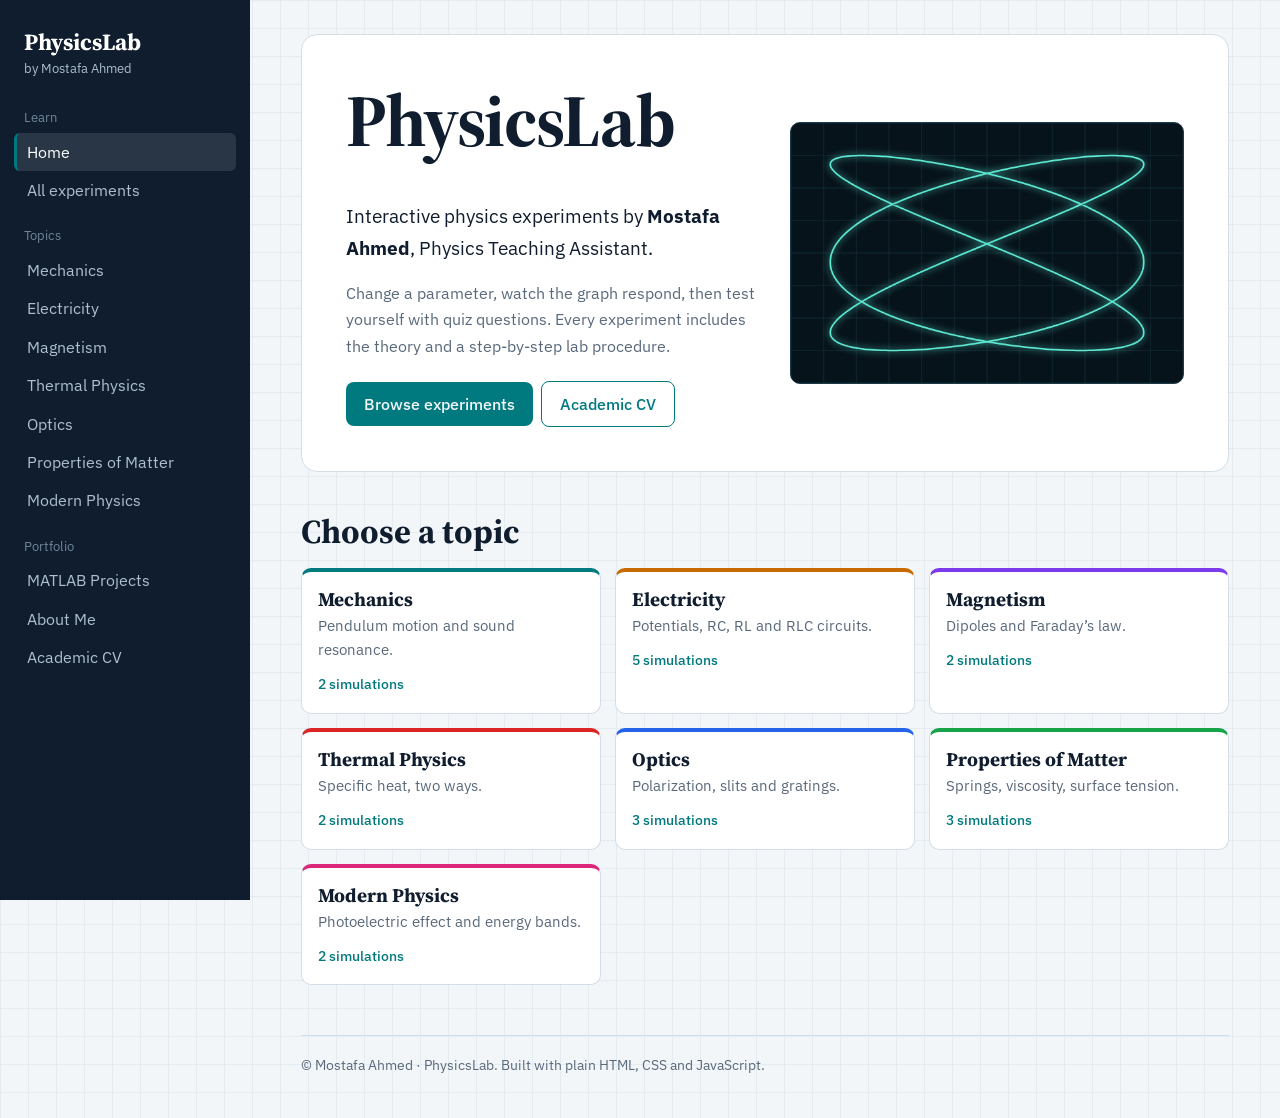
==== commit 56040bc3: "Add files via upload" ====
--- a/index.html
+++ b/index.html
@@ -6,74 +6,95 @@
 <title>PhysicsLab by Mostafa Ahmed</title>
 <link rel="stylesheet" href="https://fonts.googleapis.com/css2?family=Source+Serif+4:wght@500;700&family=IBM+Plex+Sans:wght@400;500&display=swap">
 <style>
-:root{--bg:#f2f6f8;--fg:#12202e;--mut:#55677a;--card:#fff;--acc:#00838f;--acc2:#d97706;--line:#cfdbe3;--side:#12202e;--sidefg:#cfe3ee}
-@media(prefers-color-scheme:dark){:root{--bg:#0b161d;--fg:#e3eef4;--mut:#8fa6b6;--card:#112029;--acc:#3ddc97;--acc2:#ffb454;--line:#22394a;--side:#07101a;--sidefg:#a9c4d4}}
-*{box-sizing:border-box}
-body{margin:0;font:16px/1.6 "IBM Plex Sans",system-ui,sans-serif;background:var(--bg);color:var(--fg);display:flex;min-height:100vh}
-h1,h2,h3{font-family:"Source Serif 4",Georgia,serif;line-height:1.2;margin:0 0 .5em}
-h1{font-size:clamp(2.2rem,5vw,3.6rem)}h2{font-size:2rem}h3{font-size:1.35rem}
-nav{width:230px;flex:none;background:var(--side);padding:22px 14px;position:sticky;top:0;height:100vh;overflow:auto}
-nav b{display:block;color:#fff;font:700 1.2rem "Source Serif 4",serif;padding:0 10px 16px}
-nav a{display:block;color:var(--sidefg);text-decoration:none;padding:7px 10px;border-radius:6px;border-left:3px solid transparent}
-nav a:hover{background:#ffffff14}nav a.on{border-left-color:var(--acc);color:#fff;background:#ffffff1a}
-main{flex:1;min-width:0;padding:32px clamp(16px,4vw,56px) 60px;max-width:1000px}
-section[hidden]{display:none}
-a{color:var(--acc)}a:focus-visible,input:focus-visible,select:focus-visible,summary:focus-visible{outline:2px solid var(--acc2);outline-offset:2px}
+:root{--bg:#f3f6f9;--fg:#0f1d2e;--mut:#59697b;--card:#fff;--acc:#00797f;--acc2:#c76a00;--line:#d3dee8;--side:#0f1d2e;--sidefg:#aebfcf;--grid:#e4ecf2}
+@media(prefers-color-scheme:dark){:root{--bg:#0a141c;--fg:#e4eef5;--mut:#8da3b5;--card:#101e29;--acc:#4fd1d9;--acc2:#ffb454;--line:#213645;--side:#060d13;--sidefg:#9fb6c8;--grid:#0f1d28}}
+*{box-sizing:border-box}html{scroll-behavior:smooth}
+body{margin:0;font:16px/1.65 "IBM Plex Sans",system-ui,sans-serif;color:var(--fg);display:flex;min-height:100vh;background:linear-gradient(var(--grid) 1px,transparent 1px) 0 0/28px 28px,linear-gradient(90deg,var(--grid) 1px,transparent 1px) 0 0/28px 28px,var(--bg)}
+h1,h2,h3{font-family:"Source Serif 4",Georgia,serif;line-height:1.15;margin:0 0 .5em}
+h1{font-size:clamp(2.8rem,6vw,4.6rem);letter-spacing:-.02em}h2{font-size:2.1rem}h3{font-size:1.3rem}
+.sh{margin-top:40px}.lead{font-size:1.2rem;margin:.2em 0 .8em}
+nav{width:250px;flex:none;background:var(--side);padding:26px 14px;position:sticky;top:0;height:100vh;overflow:auto}
+.brand{display:block;color:#fff;font:700 1.45rem "Source Serif 4",serif;padding:0 10px 14px}
+.brand small{display:block;font:400 .82rem "IBM Plex Sans",sans-serif;color:var(--sidefg);margin-top:2px}
+.g{display:block;color:#6f8799;font-size:.82rem;padding:16px 10px 4px}
+nav a{display:block;color:var(--sidefg);text-decoration:none;padding:6px 10px;border-radius:6px;border-left:3px solid transparent}
+nav a:hover{background:#ffffff14;color:#fff}nav a.on{border-left-color:var(--acc);color:#fff;background:#ffffff1c}
+main{flex:1;min-width:0;padding:34px clamp(16px,4vw,56px) 40px}
+main>section{max-width:980px;margin:0 auto}section[hidden]{display:none}
+a{color:var(--acc)}a:focus-visible,input:focus-visible,select:focus-visible,summary:focus-visible,button:focus-visible{outline:2px solid var(--acc2);outline-offset:2px}
 .mut{color:var(--mut)}
-.hero{position:relative;border:1px solid var(--line);border-radius:10px;padding:clamp(20px,4vw,44px);overflow:hidden;background:var(--card)}
-.hero canvas{position:absolute;right:0;top:0;width:55%;height:100%;opacity:.55}
-.hero>*:not(canvas){position:relative;max-width:30rem}
-.btn{display:inline-block;margin:6px 8px 0 0;padding:8px 16px;border-radius:6px;background:var(--acc);color:var(--bg);text-decoration:none;font-weight:500}
+.hero{display:grid;grid-template-columns:1.05fr 1fr;gap:30px;align-items:center;background:var(--card);border:1px solid var(--line);border-radius:16px;padding:clamp(22px,4vw,44px)}
+#osc{width:100%;aspect-ratio:3/2;height:auto;background:#07131b;border-radius:10px;border:1px solid #1d3a4a;box-shadow:inset 0 0 40px #0a2a36}
+.btn{display:inline-block;margin:6px 8px 0 0;padding:9px 18px;border-radius:8px;background:var(--acc);color:var(--bg);text-decoration:none;font-weight:500}
 .btn.o{background:none;border:1px solid var(--acc);color:var(--acc)}
-.grid{display:grid;grid-template-columns:repeat(auto-fill,minmax(260px,1fr));gap:14px;margin:18px 0}
-.card{border:1px solid var(--line);border-radius:8px;padding:16px;background:var(--card)}
-.card h3{font-size:1.1rem}.card p{margin:.3em 0}
-.exp{border:1px solid var(--line);background:var(--card);border-radius:10px;padding:20px;margin:0 0 28px}
-.lab{display:grid;grid-template-columns:230px 1fr;gap:18px;margin:14px 0}
-.ctl label{display:block;margin-bottom:12px;font-size:.92rem}
+.tiles,.grid{display:grid;grid-template-columns:repeat(auto-fill,minmax(230px,1fr));gap:14px;margin:16px 0}
+.tile{display:block;text-decoration:none;color:inherit;background:var(--card);border:1px solid var(--line);border-top:4px solid var(--c);border-radius:10px;padding:16px;transition:transform .15s,border-color .15s}
+.tile:hover{transform:translateY(-3px);border-color:var(--c)}.tile h3{margin:0 0 4px;font-size:1.2rem}.tile p{margin:0 0 8px;color:var(--mut);font-size:.92rem}.tile b{font-weight:500;color:var(--acc);font-size:.9rem}
+.card{display:block;border:1px solid var(--line);border-radius:10px;padding:16px;background:var(--card);color:inherit;text-decoration:none}
+a.card:hover{border-color:var(--acc)}.card h3{font-size:1.1rem}.card p{margin:.3em 0}
+.chip{display:inline-block;font-size:.78rem;padding:1px 10px;border-radius:999px;border:1px solid var(--line);background:var(--bg);color:var(--acc);margin-bottom:6px}
+.exp{border:1px solid var(--line);background:var(--card);border-radius:14px;padding:clamp(16px,3vw,26px);margin:0 0 30px;box-shadow:0 14px 30px -24px rgba(15,29,46,.45)}
+.exp h3{font-size:1.55rem}
+.lab{display:grid;grid-template-columns:240px 1fr;gap:20px;margin:16px 0}
+.ctl{background:var(--bg);border:1px solid var(--line);border-radius:10px;padding:14px;height:fit-content}
+.ctl label{display:block;margin-bottom:12px;font-size:.9rem}.ctl label:last-child{margin-bottom:0}
 .ctl output{float:right;color:var(--acc);font-weight:500}
-.ctl input,.ctl select{width:100%;accent-color:var(--acc)}.ctl select{padding:4px;background:var(--bg);color:var(--fg);border:1px solid var(--line);border-radius:4px}
-canvas.vw,canvas.gr{width:100%;display:block;border:1px solid var(--line);border-radius:6px;margin-bottom:8px;background:var(--bg)}
-.info{font-size:.92rem;color:var(--acc2);margin:0;min-height:2.6em}
-details{border-top:1px solid var(--line);padding:8px 0}summary{cursor:pointer;font-weight:500}
+.ctl input,.ctl select{width:100%;accent-color:var(--acc)}.ctl select{padding:5px;background:var(--card);color:var(--fg);border:1px solid var(--line);border-radius:6px}
+canvas.vw,canvas.gr{width:100%;display:block;border:1px solid var(--line);border-radius:8px;margin-bottom:10px;background:var(--bg)}
+.info{font-size:.92rem;margin:0;padding:9px 13px;border-left:3px solid var(--acc2);background:var(--bg);border-radius:0 8px 8px 0;min-height:2.6em}
+details{border:1px solid var(--line);border-radius:10px;margin-top:12px}
+summary{cursor:pointer;font-weight:500;padding:10px 14px}details>:not(summary){margin:0 14px 12px}
+details details{margin:10px 0 0}
 pre{background:var(--bg);border:1px solid var(--line);padding:12px;border-radius:6px;overflow:auto;font-size:.82rem;line-height:1.45}
 li{margin:.25em 0}
 .tw{overflow-x:auto}.tb{border-collapse:collapse;width:100%;font-size:.9rem}.tb th,.tb td{border:1px solid var(--line);padding:4px 6px;text-align:left}.tb input{width:100%;min-width:70px;background:var(--bg);color:var(--fg);border:1px solid var(--line);border-radius:4px;padding:3px}
-.q{border-top:1px solid var(--line);padding:10px 0}.q button{display:block;width:100%;text-align:left;margin:4px 0;padding:7px 10px;border:1px solid var(--line);border-radius:6px;background:var(--bg);color:var(--fg);font:inherit;cursor:pointer}.q button.ok{border-color:var(--acc);border-width:2px}.q button.bad{border-color:var(--acc2);border-style:dashed}.fb{color:var(--acc2);margin:.3em 0 0}
-@media(max-width:820px){body{display:block}nav{width:auto;height:auto;position:static;display:flex;flex-wrap:wrap;gap:2px}nav b{width:100%}.lab{grid-template-columns:1fr}.hero canvas{width:100%;opacity:.25}}
+.q{border-top:1px solid var(--line);padding:12px 0}.q:first-of-type{border-top:0}
+.q button{display:block;width:100%;text-align:left;margin:5px 0;padding:8px 12px;border:1px solid var(--line);border-radius:8px;background:var(--bg);color:var(--fg);font:inherit;cursor:pointer}
+.q button:hover:not(:disabled){border-color:var(--acc)}.q button.ok{border-color:var(--acc);border-width:2px}.q button.bad{border-color:var(--acc2);border-style:dashed}
+.fb{color:var(--acc2);margin:.3em 0 0}
+footer{max-width:980px;margin:50px auto 0;padding-top:18px;border-top:1px solid var(--line);color:var(--mut);font-size:.88rem}
+@media(max-width:860px){body{display:block}nav{width:auto;height:auto;position:static;display:flex;flex-wrap:wrap;gap:2px}.brand,.g{width:100%}.lab,.hero{grid-template-columns:1fr}}
+@media(prefers-reduced-motion:reduce){*{transition:none!important;scroll-behavior:auto!important}}
 </style>
 </head>
 <body>
 <nav id="nav">
-<b>PhysicsLab</b>
-<a href="#home">Home</a><a href="#experiments">Experiments</a><a href="#mechanics">Mechanics</a><a href="#electricity">Electricity</a><a href="#thermal">Thermal Physics</a><a href="#optics">Optics</a><a href="#matter">Properties of Matter</a><a href="#modern">Modern Physics</a><a href="#matlab">MATLAB Projects</a><a href="#about">About Me</a><a href="#cv">Academic CV</a>
+<b class="brand">PhysicsLab<small>by Mostafa Ahmed</small></b>
+<span class="g">Learn</span><a href="#home">Home</a><a href="#experiments">All experiments</a>
+<span class="g">Topics</span><a href="#mechanics">Mechanics</a><a href="#electricity">Electricity</a><a href="#magnetism">Magnetism</a><a href="#thermal">Thermal Physics</a><a href="#optics">Optics</a><a href="#matter">Properties of Matter</a><a href="#modern">Modern Physics</a>
+<span class="g">Portfolio</span><a href="#matlab">MATLAB Projects</a><a href="#about">About Me</a><a href="#cv">Academic CV</a>
 </nav>
 <main>
 
 <section id="home">
 <div class="hero">
-<canvas id="osc" width="600" height="400"></canvas>
-<h1>PhysicsLab</h1>
-<p><b>Mostafa Ahmed</b> · Physics Teaching Assistant</p>
-<p class="mut">Interactive simulations, worked theory and lab procedures that I use to teach mechanics, electricity, thermal and modern physics. Change a parameter and watch the graph respond.</p>
-<a class="btn" href="#experiments">Open the experiments</a><a class="btn o" href="#cv">Academic CV</a>
+<div><h1>PhysicsLab</h1><p class="lead">Interactive physics experiments by <b>Mostafa Ahmed</b>, Physics Teaching Assistant.</p>
+<p class="mut">Change a parameter, watch the graph respond, then test yourself with quiz questions. Every experiment includes the theory and a step-by-step lab procedure.</p>
+<a class="btn" href="#experiments">Browse experiments</a><a class="btn o" href="#cv">Academic CV</a></div>
+<canvas id="osc" width="600" height="400" aria-label="Animated oscilloscope trace"></canvas>
 </div>
-<div class="grid">
-<div class="card"><h3>Learn by changing things</h3><p class="mut">Every experiment has sliders for its physical parameters and a live graph.</p></div>
-<div class="card"><h3>Theory beside practice</h3><p class="mut">Each simulation comes with the governing equations and a step-by-step lab procedure.</p></div>
-<div class="card"><h3>Numerical methods</h3><p class="mut">MATLAB projects show how the same models are solved and fitted in code.</p></div>
+<h2 class="sh">Choose a topic</h2>
+<div class="tiles">
+<a class="tile" href="#mechanics" data-sec="mechanics" style="--c:#00797f"><h3>Mechanics</h3><p>Pendulum motion and sound resonance.</p><b></b></a>
+<a class="tile" href="#electricity" data-sec="electricity" style="--c:#c76a00"><h3>Electricity</h3><p>Potentials, RC, RL and RLC circuits.</p><b></b></a>
+<a class="tile" href="#magnetism" data-sec="magnetism" style="--c:#7c3aed"><h3>Magnetism</h3><p>Dipoles and Faraday’s law.</p><b></b></a>
+<a class="tile" href="#thermal" data-sec="thermal" style="--c:#dc2626"><h3>Thermal Physics</h3><p>Specific heat, two ways.</p><b></b></a>
+<a class="tile" href="#optics" data-sec="optics" style="--c:#2563eb"><h3>Optics</h3><p>Polarization, slits and gratings.</p><b></b></a>
+<a class="tile" href="#matter" data-sec="matter" style="--c:#16a34a"><h3>Properties of Matter</h3><p>Springs, viscosity, surface tension.</p><b></b></a>
+<a class="tile" href="#modern" data-sec="modern" style="--c:#db2777"><h3>Modern Physics</h3><p>Photoelectric effect and energy bands.</p><b></b></a>
 </div>
 </section>
 
 <section id="experiments" hidden>
 <h2>Experiments</h2>
-<p class="mut">Fourteen interactive simulations grouped by topic. Select one to open it.</p>
+<p class="mut">Nineteen interactive simulations grouped by topic. Select one to open it.</p>
 <div class="grid" id="hub"></div>
 </section>
 
 <section id="mechanics" hidden><h2>Mechanics</h2><p class="mut">Pendulum motion, oscillations and damping.</p><div class="slot"></div></section>
 <section id="electricity" hidden><h2>Electricity</h2><p class="mut">RC circuits and electrical measurements.</p><div class="slot"></div></section>
 <section id="thermal" hidden><h2>Thermal Physics</h2><p class="mut">Specific heat capacity by electrical heating.</p><div class="slot"></div></section>
+<section id="magnetism" hidden><h2>Magnetism</h2><p class="mut">Magnetic dipoles and electromagnetic induction.</p><div class="slot"></div></section>
 <section id="optics" hidden><h2>Optics</h2><p class="mut">Diffraction and interference of light.</p><div class="slot"></div></section>
 <section id="matter" hidden><h2>Properties of Matter</h2><p class="mut">Elasticity, viscosity and surface tension.</p><div class="slot"></div></section>
 <section id="modern" hidden><h2>Modern Physics</h2><p class="mut">The photoelectric effect and semiconductor energy bands.</p><div class="slot"></div></section>
@@ -115,6 +136,7 @@
 <a class="btn" href="cv.pdf">Download CV (PDF)</a>
 </section>
 
+<footer>© Mostafa Ahmed · PhysicsLab. Built with plain HTML, CSS and JavaScript.</footer>
 </main>
 <script>
 const $=(s,r=document)=>r.querySelector(s),$$=(s,r=document)=>[...r.querySelectorAll(s)];
@@ -363,6 +385,112 @@
  ['r = 1.75 × 10⁻³ m and γ = 0.125 N/m. The rise h is about:',['5.3 cm','1.39 cm','13.9 cm','none'],1,'h = 2γ/(ρgr) − r/3 ≈ 1.46 cm − 0.06 cm = 1.39 cm.'],
  ['Compared with a wide tube, a narrower tube makes water rise:',['higher','lower','the same','not at all'],0,'h ∝ 1/r.']]}
 );
+const TN={mechanics:'Mechanics',electricity:'Electricity',magnetism:'Magnetism',thermal:'Thermal Physics',optics:'Optics',matter:'Properties of Matter',modern:'Modern Physics'};
+const shuf=L=>L.map((m,n)=>{const c=m[1][m[2]],o=m[1].map((x,i)=>[x,(i*7+n*3+m[0].length)%11]).sort((a,b)=>a[1]-b[1]).map(a=>a[0]);return[m[0],o,o.indexOf(c),m[3]]});
+const clip=v=>Math.max(-3000,Math.min(3000,v));
+E.push(
+{id:'equi',sec:'electricity',t:'Equipotential lines and electric fields',vh:200,
+ intro:'Two opposite charges build a potential landscape. The grey contours are equipotentials, and the field E = −dV/dx points downhill, across them.',
+ P:[{k:'q',l:'Charge q (nC)',a:1,b:10,v:5,s:.5},{k:'s',l:'Separation (cm)',a:2,b:12,v:6,s:.5},{k:'x',l:'Probe position x (cm)',a:-15,b:15,v:4,s:.5}],
+ run(p){const K=8.99e9,q=p.q*1e-9,h=p.s/200,V=(x,y)=>K*q*(1/Math.hypot(x-h,y)-1/Math.hypot(x+h,y)),xs=lin(-.15,.15,120),px=p.x/100,d=1e-4,Ex=-(V(px+d,.01)-V(px-d,.01))/(2*d);
+  let img;if(typeof document!='undefined'){const cv=document.createElement('canvas');cv.width=640;cv.height=200;img=cv.getContext('2d').createImageData(640,200);
+   for(let j=0;j<200;j++)for(let i=0;i<640;i++){const v=V((i-320)/1600,(100-j)/1600),t=Math.tanh(v/1500),l=v/400,ln_=Math.abs(l-Math.round(l))<.05&&Math.abs(v)<4000;
+    img.data.set(ln_?[120,140,160,255]:t>0?[217,119,6,Math.round(200*t)]:[0,121,127,Math.round(-200*t)],4*(j*640+i))}}
+  return{S:[{n:'V along a line 1 cm above the axis',x:xs.map(x=>x*100),y:xs.map(x=>clip(V(x,.01)))}],xl:'x (cm)',yl:'potential V (V)',pt:[p.x,clip(V(px,.01))],
+   info:`At x = ${p.x} cm: V = ${fx(V(px,.01))} V and E_x = −dV/dx ≈ ${fx(Ex)} V/m. Field lines cross equipotentials at right angles, and moving along one takes no work.`,
+   view(c){if(!img)return;c.putImageData(img,0,0);for(const[s,col,t]of[[1,'#c76a00','+'],[-1,'#00797f','−']]){c.fillStyle=col;c.beginPath();c.arc(320+s*8*p.s,100,10,0,7);c.fill();c.fillStyle='#fff';c.font='bold 15px sans-serif';c.textAlign='center';c.fillText(t,320+s*8*p.s,105)}}}},
+ th:'<p>Electric potential V is the potential energy per unit charge: U = qV, and ΔV = −∫E·ds, so in one dimension E = −dV/dx. Potential is like height, and only differences matter, so we choose a “ground” as zero.</p><p>An equipotential is a curve of constant V. No work is done moving along it, so the field is perpendicular to it everywhere. A conductor in equilibrium is itself an equipotential.</p>',
+ pr:['Place the conducting-paper landscape (dipole, parallel plates, bent plate or filled plates) and connect the two electrodes to the interface output.','Ground the negative electrode and set the positive one to a fixed voltage.','Move the voltage probe to find points with the same reading and mark them.','Repeat for several voltages to build a map of equipotentials.','Sketch field lines perpendicular to the contours and compare landscapes.'],
+ mq:shuf([['The electric field at a point is directed:',['perpendicular to the equipotential through that point','along the equipotential','toward higher potential','nowhere in particular'],0,'Moving along an equipotential takes no work, so E·ds = 0 along it.'],
+ ['Work needed to move a charge along an equipotential line is:',['zero','positive','negative','depends on the speed'],0,'ΔV = 0, so W = qΔV = 0.'],
+ ['The potential falls by 12 V over 3 cm in a uniform field. E equals:',['400 V/m','4 V/m','36 V/m','0.25 V/m'],0,'E = ΔV/d = 12/0.03 = 400 V/m.'],
+ ['The potential energy of a charge q at potential V is:',['qV','V/q','q/V','qE'],0,'Potential is energy per unit charge.'],
+ ['Which statement about the zero of potential is true?',['it is arbitrary; only differences matter','it must be at the positive plate','it must be inside a conductor','it is always the battery’s middle'],0,'Like height, the origin is a free choice.'],
+ ['In equilibrium the potential inside a conductor is:',['constant','increasing along its length','zero','random'],0,'E = 0 inside, so no potential difference exists.']])},
+
+{id:'pail',sec:'electricity',t:'Faraday ice pail: induction and shielding',
+ intro:'Lower a charged ball into a metal pail. Charge is induced on the inner wall, and the outer wall carries the opposite sign.',
+ P:[{k:'q',l:'Ball charge q (nC)',a:1,b:20,v:10,s:1},{k:'z',l:'Ball depth z (cm, 0 = rim)',a:-10,b:10,v:6,s:.5},{k:'m',l:'Pail',sel:[['Isolated',0],['Grounded',1]],v:0}],
+ run(p){const f=z=>1/(1+Math.exp(-z/1.5)),rd=z=>p.m?0:p.q*f(z),x=lin(-10,10,100);
+  return{S:[{n:'charge on outer surface',x,y:x.map(rd)}],xl:'ball depth z (cm)',yl:'charge (nC)',z:1,pt:[p.z,rd(p.z)],
+   info:`Inner wall: ${fx(-p.q*f(p.z))} nC. Outer wall: ${fx(rd(p.z))} nC. ${p.m?'Grounded: the positive charge flows away. Disconnect the ground, remove the ball, and the pail keeps −q.':'Isolated: the pail stays neutral overall, so the outer wall gets +q.'} E inside the metal is zero, so Gauss’s law needs −q on the inner surface.`}},
+ th:'<p>Free charges in a conductor move until the field inside the metal is zero. By Gauss’s law ∮E·dA = q<sub>enc</sub>/ε₀, a Gaussian surface inside the wall has zero flux, so it encloses zero net charge. A ball with +q inside the pail therefore induces −q on the inner wall, and an isolated pail shows +q on its outer wall.</p><p>Charging by induction: ground the pail, then remove the ground and the ball. Charging by contact: touch the ball to the pail. Shielding: charges on the outside rearrange to keep the field inside zero.</p>',
+ pr:['Connect the ice pail to the electrometer and discharge it.','Charge a ball by friction and lower it into the pail without touching.','Record the reading as the ball goes in and out; compare with the ball touching the inner wall.','Ground the pail with your hand, remove the ground, then remove the ball. Record the sign.','Bring the ball near the outside and note that the field inside is unchanged.'],
+ mq:shuf([['Charging a neutral pail by touching it with a charged ball is called charging by:',['contact','induction','friction','shielding'],0,'Charge flows directly between the two objects.'],
+ ['A +q ball hangs inside an isolated pail without touching. The inner surface carries:',['−q','+q','0','+q/2'],0,'Zero field in the metal requires −q on the inner surface.'],
+ ['In that case the outer surface of the isolated pail carries:',['+q','−q','0','2q'],0,'The pail was neutral, so charge conservation puts +q outside.'],
+ ['After grounding the pail with the ball inside, removing the ground, then the ball, the pail is:',['negatively charged','positively charged','neutral','destroyed'],0,'The positive charge left through the ground, leaving −q.'],
+ ['A charged ball is brought near the outside of the pail. The field inside the pail:',['stays zero (shielding)','doubles','points toward the ball','equals the outside field'],0,'Outer charges rearrange to cancel the field in the cavity.']])},
+
+{id:'rcrl',sec:'electricity',t:'Ohm’s law, RC and RL circuits',
+ intro:'Choose a circuit and watch the voltages relax with time constant τ. RC: τ = RC. RL: τ = L/R.',
+ P:[{k:'m',l:'Circuit',sel:[['RC charging',0],['RC discharging',1],['RL current rise',2],['RL current decay',3]],v:0},{k:'E',l:'EMF (V)',a:1,b:12,v:6,s:1},{k:'R',l:'Resistance R (Ω)',a:10,b:1000,v:100,s:10},{k:'X',l:'C (µF) for RC, L (mH) for RL',a:1,b:1000,v:100,s:1}],
+ run(p){const rc=p.m<2,tau=rc?p.R*p.X*1e-6:p.X*1e-3/p.R,x=lin(0,5*tau,100),e=x.map(t=>Math.exp(-t/tau)),up=p.m%2==0,
+  N=[['V across C','V across R'],['V across C','V across R (magnitude)'],['V across R (∝ I)','V across L'],['V across R (∝ I)','V across L (magnitude)']][p.m];
+  return{S:[{n:N[0],x:x.map(t=>t*1e3),y:e.map(v=>up?p.E*(1-v):p.E*v)},{n:N[1],x:x.map(t=>t*1e3),y:e.map(v=>p.E*v),d:1}],xl:'time (ms)',yl:'voltage (V)',z:1,
+   info:`τ = ${rc?'RC':'L/R'} = ${fx(tau*1e3)} ms. After one τ a decaying quantity falls to 0.368 of its start. Ohm’s law: the largest current is E/R = ${fx(p.E/p.R*1e3)} mA.`}},
+ th:'<p>Ohm’s law: V = IR. Meters: an ammeter has very low resistance and sits in series; a voltmeter has very high resistance and sits in parallel.</p><p>A capacitor has V = Q/C. Uncharged it acts like a wire; fully charged it acts like a break. Charging: V<sub>C</sub> = E(1 − e<sup>−t/RC</sup>); discharging: V<sub>C</sub> = V₀e<sup>−t/RC</sup>.</p><p>An inductor creates an EMF ε = L dI/dt opposing current changes (Lenz’s law). It starts like a break and ends like a wire: I = (E/R)(1 − e<sup>−tR/L</sup>). L is measured in henries (Ω·s).</p>',
+ pr:['Build a series resistor with the voltage and current sensors and vary the supply to confirm V = IR.','Add a capacitor, close the switch and record V<sub>C</sub>(t) while charging.','Short the source and record the discharge.','Replace the capacitor with an inductor and record the current rise and decay.','Measure τ at 0.368 of the initial value and compare with RC or L/R.'],
+ mq:shuf([['To measure the current through and voltage across a resistor you place:',['the ammeter in series and the voltmeter in parallel','both in series','both in parallel','the voltmeter in series and the ammeter in parallel'],0,'The ammeter must carry the same current; the voltmeter must see the same voltage.'],
+ ['At t = 0 an uncharged capacitor behaves like:',['a wire (short circuit)','a break (open circuit)','a resistor','a battery'],0,'With no charge there is no voltage across it.'],
+ ['Long after charging, the capacitor behaves like:',['an open circuit','a short circuit','a resistor','an inductor'],0,'The current has fallen to zero.'],
+ ['A decaying RC voltage after one time constant is:',['0.368 of its start','0.5 of its start','0.632 of its start','0.1 of its start'],0,'e⁻¹ = 0.368.'],
+ ['At t = 0 an inductor with no current behaves like:',['a break (it opposes the change)','a wire','a resistor','a capacitor'],0,'Its induced EMF initially cancels the battery.'],
+ ['R = 100 Ω and C = 100 µF. The time constant is:',['10 ms','1 ms','100 ms','1 s'],0,'τ = RC = 100 × 100×10⁻⁶ = 0.01 s.'],
+ ['The henry is equivalent to:',['ohm·second','ohm/second','volt/ohm','farad·ohm'],0,'ε = L dI/dt gives L = V·s/A = Ω·s.']])},
+
+{id:'rlc',sec:'electricity',t:'Driven and undriven RLC circuits',
+ intro:'Sweep a series RLC circuit through resonance, or let it ring down after the capacitor is charged.',
+ P:[{k:'mode',l:'Mode',sel:[['Driven (resonance curve)',0],['Undriven (ring-down)',1]],v:0},{k:'R',l:'R (Ω)',a:1,b:50,v:5,s:1},{k:'L',l:'L (mH)',a:1,b:100,v:10,s:1},{k:'C',l:'C (µF)',a:10,b:200,v:100,s:5},{k:'f',l:'Drive frequency f (Hz)',a:20,b:600,v:100,s:5}],
+ run(p){const L=p.L*1e-3,C=p.C*1e-6,w0=1/Math.sqrt(L*C),f0=w0/6.2832,Q=Math.sqrt(L/C)/p.R,w=6.2832*p.f,X=ww=>ww*L-1/(ww*C),Z=ww=>Math.hypot(p.R,X(ww)),ph=Math.atan(X(w)/p.R)*57.2958;
+  if(p.mode==0){const x=lin(20,600,200);return{S:[{n:'current amplitude I₀ (V₀ = 5 V)',x,y:x.map(f=>5/Z(6.2832*f)*1e3)}],xl:'frequency (Hz)',yl:'I₀ (mA)',z:1,pt:[p.f,5/Z(w)*1e3],
+   info:`f₀ = 1/(2π√LC) = ${fx(f0)} Hz, Q = ${fx(Q)}. At ${p.f} Hz: X_L = ${fx(w*L)} Ω, X_C = ${fx(1/(w*C))} Ω, Z = ${fx(Z(w))} Ω, φ = ${fx(ph)}° (${Math.abs(ph)<1?'near resonance, in phase':ph>0?'inductor dominates, current lags':'capacitor dominates, current leads'}).`}}
+  const al=p.R/(2*L),d=w0*w0-al*al,r=Math.sqrt(Math.abs(d)),T=Math.min(6/al,.3),x=lin(0,T,300),
+   q=t=>Math.abs(d)<1?Math.exp(-al*t)*(1+al*t):d>0?Math.exp(-al*t)*(Math.cos(r*t)+al/r*Math.sin(r*t)):Math.exp(-al*t)*(Math.cosh(r*t)+al/r*Math.sinh(r*t));
+  return{S:[{n:'capacitor charge Q/Q₀',x:x.map(t=>t*1e3),y:x.map(q)},{n:'decay envelope',x:x.map(t=>t*1e3),y:x.map(t=>Math.exp(-al*t)),d:1}],xl:'time (ms)',yl:'Q / Q₀',
+   info:`Damping α = R/2L = ${fx(al)} s⁻¹. ${d>1?`Underdamped: it rings at ${fx(r/6.2832)} Hz.`:'Critically or over damped: no oscillation.'} Energy decays as e^(−Rt/L), and only the resistor dissipates power.`}},
+ th:'<p>Undriven: charge sloshes between the capacitor and the inductor while the resistor damps it, Q = Q₀e<sup>−Rt/2L</sup>cos ω′t. Energy swaps between U<sub>C</sub> = Q²/2C and U<sub>L</sub> = ½LI².</p><p>Driven: the reactances are X<sub>L</sub> = ωL and X<sub>C</sub> = −1/ωC, with Z = √(R² + (X<sub>L</sub> + X<sub>C</sub>)²) and tan φ = X/R. Resonance occurs at ω₀ = 1/√(LC), where X = 0, the current peaks and is in phase with the drive. Below it the capacitor dominates and the current leads; above it the inductor dominates and the current lags.</p>',
+ pr:['Build the series circuit with a 100 µF capacitor and the coil, and connect a voltage probe across the capacitor.','Charge the capacitor from a DC source, switch it off and record the ring-down of current and voltage.','Plot the energy to see it decay.','Drive with a sine wave and adjust f until the current is maximum and V and I are in phase.','Repeat above and below resonance and identify which trace is current and which is voltage.'],
+ mq:shuf([['At resonance in a series RLC circuit:',['X_L = X_C, the current is maximum and in phase with the drive','X_L = 0','the current is minimum','the phase is 90°'],0,'The reactances cancel, leaving only R.'],
+ ['The resonant frequency is:',['1/(2π√(LC))','2π√(LC)','1/(LC)','√(L/C)'],0,'ω₀ = 1/√(LC).'],
+ ['Well below resonance the circuit is dominated by:',['the capacitor, so current leads the voltage','the inductor, so current lags','the resistor','nothing'],0,'X_C = 1/ωC is large at low frequency.'],
+ ['Well above resonance:',['the inductor dominates and the current lags','the capacitor dominates and the current leads','the resistor dominates','the current is infinite'],0,'X_L = ωL grows with frequency.'],
+ ['The impedance of a series RLC circuit is:',['√(R² + (X_L − X_C)²)','R + X_L + X_C','R² + X²','R'],0,'Resistance and net reactance add at right angles.'],
+ ['In an undriven RLC circuit the energy is dissipated by:',['only the resistor','only the capacitor','only the inductor','all three'],0,'P = I²R; L and C just store and return energy.'],
+ ['Relative to the current, the voltage across a capacitor:',['lags by 90°','leads by 90°','is in phase','is 180° out of phase'],0,'Current flows first, then the charge and voltage build up.']])},
+
+{id:'dipole',sec:'magnetism',t:'Forces and torques on a magnetic dipole',
+ intro:'A small bar magnet sits on the axis of a coil pair. See where it is pulled up, pulled down, or feels nothing.',
+ P:[{k:'m',l:'Coil mode',sel:[['Single (top) coil',0],['Helmholtz',1],['Anti-Helmholtz',2]],v:1},{k:'I',l:'Current I (A)',a:.5,b:3,v:1,s:.1},{k:'mu',l:'Dipole moment µ (A·m²)',a:.1,b:1,v:.5,s:.05},{k:'z',l:'Magnet position z (cm)',a:-14,b:14,v:3,s:.5}],
+ run(p){const R=.07,N=168,k=N*4e-7*Math.PI*p.I*R*R/2,Bc=(z,z0)=>k/Math.pow((z-z0)**2+R*R,1.5),B=z=>p.m==0?Bc(z,R/2):p.m==1?Bc(z,R/2)+Bc(z,-R/2):Bc(z,R/2)-Bc(z,-R/2),
+  F=z=>p.mu*(B(z+1e-4)-B(z-1e-4))/2e-4,x=lin(-14,14,140),Fz=F(p.z/100);
+  return{S:[{n:'F = µ dB/dz (mN)',x,y:x.map(z=>F(z/100)*1e3)}],xl:'position z (cm), coils at ±3.5 cm',yl:'force on up-pointing dipole (mN)',pt:[p.z,Fz*1e3],
+   info:`At z = ${p.z} cm: B = ${fx(B(p.z/100)*1e3)} mT, so the torque on a dipole at 90° is µB = ${fx(p.mu*B(p.z/100)*1e3)} mN·m. Force F = ${fx(Fz*1e3)} mN (${Fz>0?'up':Fz<0?'down':'zero'}). Force depends on dB/dz, not on B.`}},
+ th:'<p>A dipole of moment µ in a field B has energy U = −µ·B. The torque τ = µ × B (magnitude µB sin θ) turns it to align with the field. In a uniform field there is no net force.</p><p>In a non-uniform field an aligned dipole moves toward stronger field and an anti-aligned one toward weaker field. For an aligned dipole F = −dU/dz = µ dB/dz. The on-axis field of a coil is B = Nµ₀IR²/[2(z² + R²)<sup>3/2</sup>]. At the centre of a Helmholtz pair B is nearly uniform, so the force is about zero.</p>',
+ pr:['Set the coils to Helmholtz mode at about 1 A and place the disk magnet at the centre, off axis.','Switch on the supply and note any rotation (torque) and any spring stretch (force).','Reverse the leads and watch the magnet flip.','Pull the magnet slowly up the tube and record where the force changes sign.','Repeat in anti-Helmholtz mode at 2 A.'],
+ mq:shuf([['The potential energy of a magnetic dipole in a field B is:',['−µ·B','+µ·B','µB²','−µ/B'],0,'It is lowest when µ is parallel to B.'],
+ ['The torque on a dipole at angle θ to the field has magnitude:',['µB sin θ','µB cos θ','µ/B','zero always'],0,'τ = µ × B.'],
+ ['In a perfectly uniform field a dipole feels:',['a torque but no net force','a force but no torque','both','neither'],0,'The force needs a field gradient.'],
+ ['An aligned dipole in a non-uniform field is pushed toward:',['stronger field','weaker field','a place of zero field','nowhere'],0,'It lowers U = −µB by seeking larger B.'],
+ ['The force on an aligned dipole depends on:',['the gradient dB/dz','the value of B only','the current direction only','its colour'],0,'F = µ dB/dz.'],
+ ['At the centre of a Helmholtz pair the force on an aligned dipole is about:',['zero, because B is nearly uniform','maximum','infinite','reversed'],0,'dB/dz is close to zero there.']])},
+
+{id:'faraday',sec:'magnetism',t:'Faraday’s law and Lenz’s law',
+ intro:'Move a loop down past a magnet at constant speed. The flux is one smooth bump; the current is its negative slope.',
+ P:[{k:'m',l:'Magnet moment m (A·m²)',a:.1,b:2,v:1,s:.1},{k:'a',l:'Loop radius (cm)',a:2,b:6,v:3,s:.5},{k:'v',l:'Speed (cm/s)',a:10,b:100,v:30,s:5},{k:'R',l:'Loop resistance (Ω)',a:1,b:10,v:2,s:.5}],
+ run(p){const a=p.a/100,v=p.v/100,Ph=z=>4e-7*Math.PI*p.m*a*a/2/Math.pow(a*a+z*z,1.5),T=.15/v,x=lin(-T,T,200),d=1e-4,
+  ph=x.map(t=>Ph(-v*t)),I=x.map(t=>-(Ph(-v*(t+d))-Ph(-v*(t-d)))/(2*d)/p.R),P0=Math.max(...ph),I0=Math.max(...I.map(Math.abs));
+  return{S:[{n:'flux Φ (÷ max)',x,y:ph.map(y=>y/P0)},{n:'current I (÷ max)',x,y:I.map(y=>y/I0),d:1}],xl:'time (s), loop passes the magnet at 0',yl:'normalized',
+   info:`Peak flux ${fx(P0*1e6)} µWb, peak current ${fx(I0*1e3)} mA. Negative current (clockwise from above) while the loop approaches, positive after it passes: it always opposes the change. Faster motion raises I but not Φ.`}},
+ th:'<p>Faraday’s law: ε = −dΦ<sub>B</sub>/dt, with Φ<sub>B</sub> = ∫B·dA. Flux changes when B, the area, or the angle changes. With Ohm’s law, I = −(1/R) dΦ/dt, and integrating gives Φ(t) = −R∫I dt + Φ₀; the software must choose Φ₀ (for example zero).</p><p>Lenz’s law: the induced current opposes the change in flux. A conductor moving through a magnet’s field therefore feels a force that opposes its motion.</p>',
+ pr:['Connect the loop to the current sensor so positive current is counter-clockwise from above.','Press Go and move the loop smoothly from well above the magnet to well below, then back.','Compare the current and flux curves with your predictions.','Push an aluminium tube over the magnet and feel the force oppose the motion.','Repeat faster and note what changes.'],
+ mq:shuf([['Faraday’s law states that the induced EMF is:',['−dΦ/dt','+dΦ/dt','−Φ','BA'],0,'The minus sign expresses Lenz’s law.'],
+ ['Lenz’s law says the induced current:',['opposes the change in flux','aids the change in flux','is always zero','is always clockwise'],0,'The system resists changes.'],
+ ['Moving the loop faster past the magnet makes the peak current:',['larger','smaller','unchanged','zero'],0,'dΦ/dt is larger while the total flux change is the same.'],
+ ['The current is related to the flux by:',['I = −(1/R) dΦ/dt','I = Φ/R','I = R dΦ/dt','I = −RΦ'],0,'ε = −dΦ/dt and I = ε/R.'],
+ ['To plot flux from the current the software must assume:',['a starting value for Φ, such as zero','R = 0','B = 0','zero speed'],0,'Integration leaves an arbitrary constant.'],
+ ['An aluminium tube pushed over a magnet feels a force that:',['opposes its motion','helps its motion','is zero','is sideways'],0,'Induced eddy currents resist the change in flux.']])}
+);
 E.forEach(e=>{
  const p=e.p={};e.P.forEach(q=>p[q.k]=q.v);
  const ctl=e.P.map(q=>q.sel?`<label>${q.l}<select data-k="${q.k}">${q.sel.map(o=>`<option value="${o[1]}"${o[1]==q.v?' selected':''}>${o[0]}</option>`).join('')}</select></label>`
@@ -374,7 +502,7 @@
  $('#'+e.sec+' .slot').append(el);if(e.init)e.init(e);
  if(e.mq)el.addEventListener('click',ev=>{const b=ev.target.closest('.q button');if(!b)return;const q=b.parentNode,m=e.mq[$$('.q',el).indexOf(q)],ok=+b.dataset.i==m[2];b.classList.add(ok?'ok':'bad');if(ok)$$('button',q).forEach(x=>x.disabled=true);$('.fb',q).textContent=ok?'Correct. '+m[3]:'Not quite. Try again.'});
  const card=document.createElement('a');card.className='card';card.href='#'+e.sec;card.style.cssText='text-decoration:none;color:inherit';
- card.innerHTML=`<h3>${e.t}</h3><p class="mut">${e.intro}</p>`;$('#hub').append(card);
+ card.innerHTML=`<span class="chip">${TN[e.sec]}</span><h3>${e.t}</h3><p class="mut">${e.intro}</p>`;$('#hub').append(card);
 });
 function upd(e){const r=e.r=e.run(e.p);plot($('.gr',e.el),r.S,r.xl,r.yl,r);$('.info',e.el).textContent=r.info}
 let cur='home';
@@ -389,11 +517,13 @@
 function loop(ms){
  const t=ms/1000;
  E.forEach(e=>{if(e.sec==cur&&e.vh){const c=$('.vw',e.el).getContext('2d');c.clearRect(0,0,640,e.vh);e.r.view(c,t)}});
- if(cur=='home'){osc.clearRect(0,0,600,400);osc.strokeStyle=css('--acc');osc.lineWidth=2;osc.beginPath();
-  for(let i=0;i<=600;i++){const s=i/600*6.283;const x=300+240*Math.sin(3*s+t*.6),y=200+150*Math.sin(2*s);i?osc.lineTo(x,y):osc.moveTo(x,y)}osc.stroke()}
+ if(cur=='home'){osc.fillStyle='#07131b';osc.fillRect(0,0,600,400);osc.strokeStyle='#14303d';osc.lineWidth=1;for(let i=0;i<=12;i++)ln(osc,i*50,0,i*50,400);for(let j=0;j<=8;j++)ln(osc,0,j*50,600,j*50);
+  osc.strokeStyle='#5eead4';osc.lineWidth=2.5;osc.shadowColor='#5eead4';osc.shadowBlur=12;osc.beginPath();
+  for(let i=0;i<=600;i++){const s=i/600*6.283,x=300+240*Math.sin(3*s+t*.6),y=200+150*Math.sin(2*s);i?osc.lineTo(x,y):osc.moveTo(x,y)}osc.stroke();osc.shadowBlur=0}
  requestAnimationFrame(loop);
 }
 if(matchMedia('(prefers-reduced-motion:reduce)').matches){window.requestAnimationFrame=f=>setTimeout(()=>f(0),1000)}
+$$('.tile').forEach(t=>t.querySelector('b').textContent=E.filter(e=>e.sec==t.dataset.sec).length+' simulations');
 go();requestAnimationFrame(loop);
 </script>
 </body>
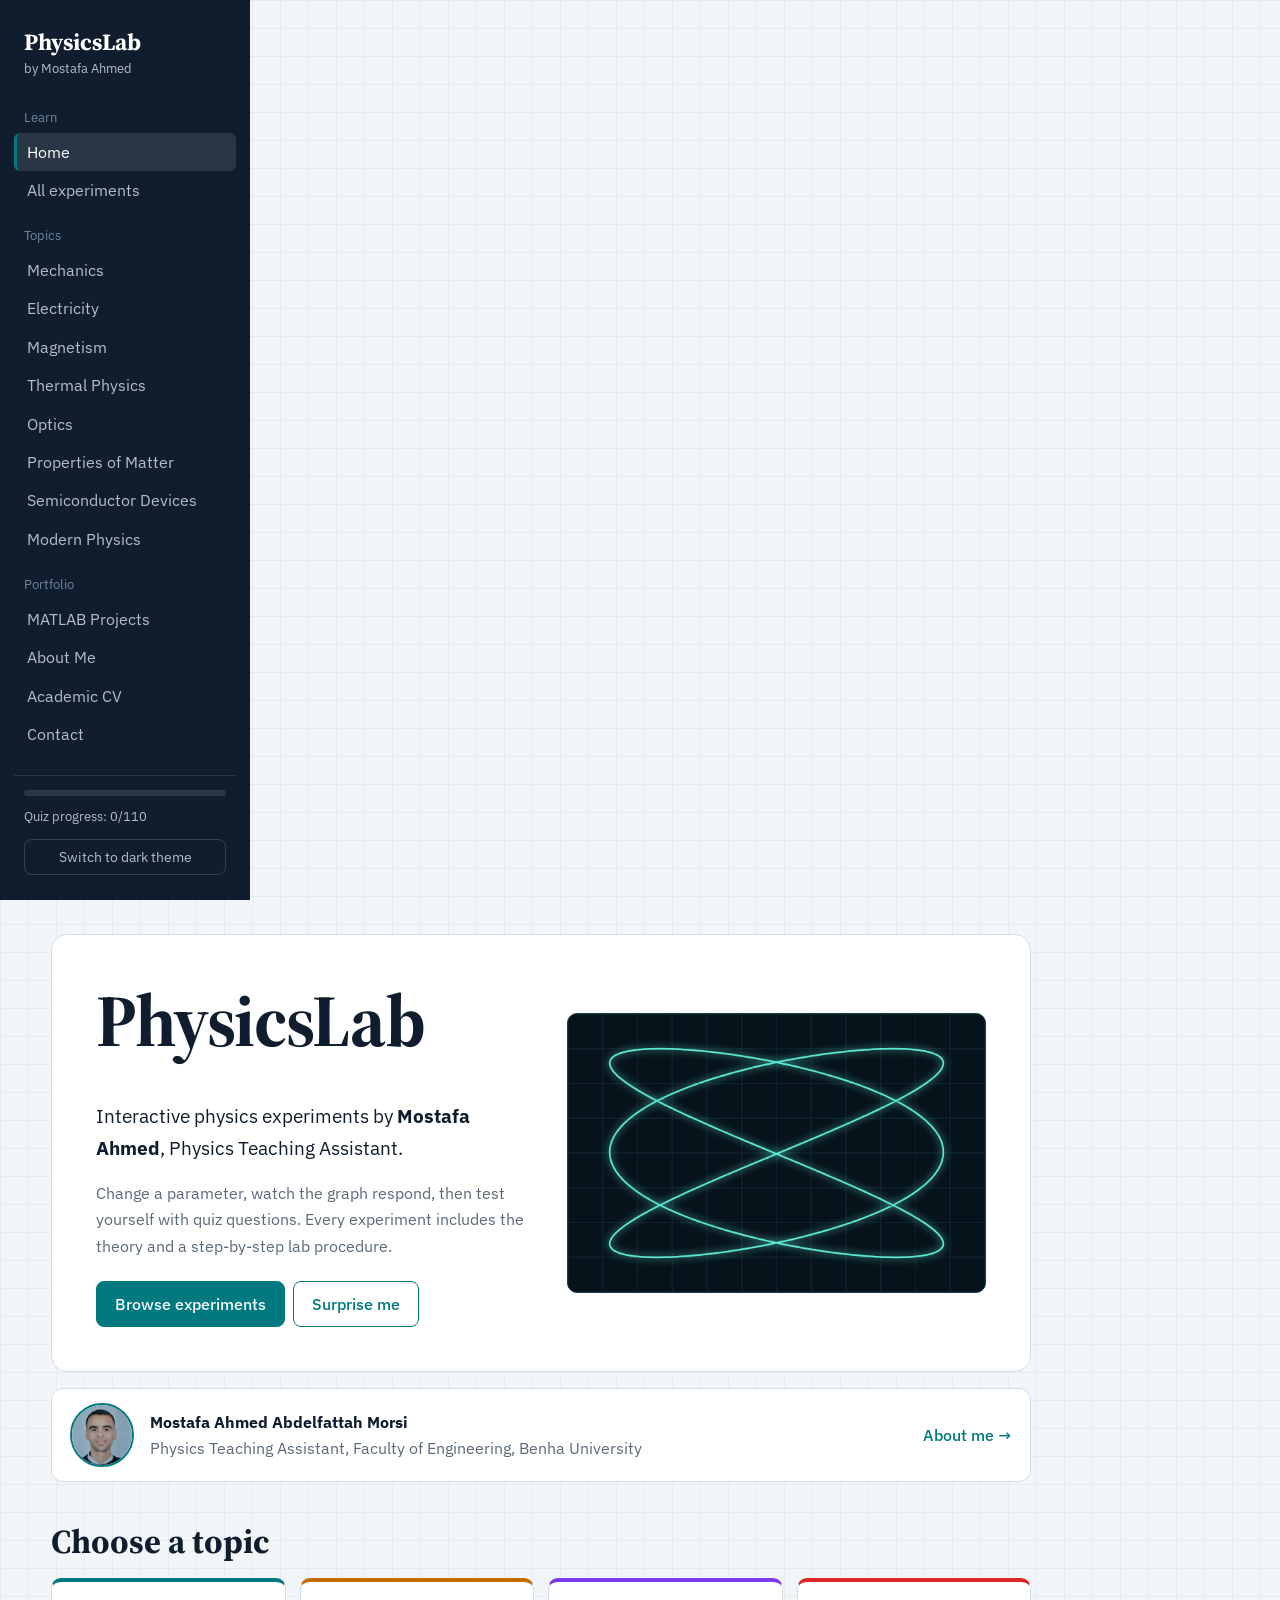
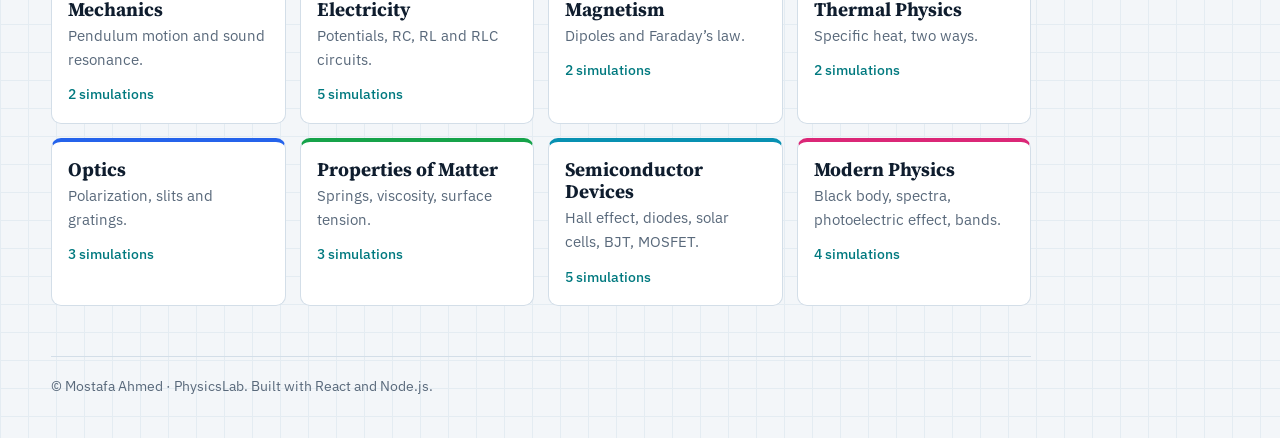
==== commit bf5ceafc: "Add files via upload" ====
--- a/index.html
+++ b/index.html
@@ -4,527 +4,13 @@
 <meta charset="utf-8">
 <meta name="viewport" content="width=device-width,initial-scale=1">
 <title>PhysicsLab by Mostafa Ahmed</title>
+<meta name="description" content="Interactive physics experiments, quizzes and MATLAB projects by Mostafa Ahmed, Physics Teaching Assistant at Benha University.">
+<link rel="icon" href="data:image/svg+xml,%3Csvg xmlns='http://www.w3.org/2000/svg' viewBox='0 0 100 100'%3E%3Ctext y='.9em' font-size='90'%3E%E2%9A%9B%EF%B8%8F%3C/text%3E%3C/svg%3E">
 <link rel="stylesheet" href="https://fonts.googleapis.com/css2?family=Source+Serif+4:wght@500;700&family=IBM+Plex+Sans:wght@400;500&display=swap">
-<style>
-:root{--bg:#f3f6f9;--fg:#0f1d2e;--mut:#59697b;--card:#fff;--acc:#00797f;--acc2:#c76a00;--line:#d3dee8;--side:#0f1d2e;--sidefg:#aebfcf;--grid:#e4ecf2}
-@media(prefers-color-scheme:dark){:root{--bg:#0a141c;--fg:#e4eef5;--mut:#8da3b5;--card:#101e29;--acc:#4fd1d9;--acc2:#ffb454;--line:#213645;--side:#060d13;--sidefg:#9fb6c8;--grid:#0f1d28}}
-*{box-sizing:border-box}html{scroll-behavior:smooth}
-body{margin:0;font:16px/1.65 "IBM Plex Sans",system-ui,sans-serif;color:var(--fg);display:flex;min-height:100vh;background:linear-gradient(var(--grid) 1px,transparent 1px) 0 0/28px 28px,linear-gradient(90deg,var(--grid) 1px,transparent 1px) 0 0/28px 28px,var(--bg)}
-h1,h2,h3{font-family:"Source Serif 4",Georgia,serif;line-height:1.15;margin:0 0 .5em}
-h1{font-size:clamp(2.8rem,6vw,4.6rem);letter-spacing:-.02em}h2{font-size:2.1rem}h3{font-size:1.3rem}
-.sh{margin-top:40px}.lead{font-size:1.2rem;margin:.2em 0 .8em}
-nav{width:250px;flex:none;background:var(--side);padding:26px 14px;position:sticky;top:0;height:100vh;overflow:auto}
-.brand{display:block;color:#fff;font:700 1.45rem "Source Serif 4",serif;padding:0 10px 14px}
-.brand small{display:block;font:400 .82rem "IBM Plex Sans",sans-serif;color:var(--sidefg);margin-top:2px}
-.g{display:block;color:#6f8799;font-size:.82rem;padding:16px 10px 4px}
-nav a{display:block;color:var(--sidefg);text-decoration:none;padding:6px 10px;border-radius:6px;border-left:3px solid transparent}
-nav a:hover{background:#ffffff14;color:#fff}nav a.on{border-left-color:var(--acc);color:#fff;background:#ffffff1c}
-main{flex:1;min-width:0;padding:34px clamp(16px,4vw,56px) 40px}
-main>section{max-width:980px;margin:0 auto}section[hidden]{display:none}
-a{color:var(--acc)}a:focus-visible,input:focus-visible,select:focus-visible,summary:focus-visible,button:focus-visible{outline:2px solid var(--acc2);outline-offset:2px}
-.mut{color:var(--mut)}
-.hero{display:grid;grid-template-columns:1.05fr 1fr;gap:30px;align-items:center;background:var(--card);border:1px solid var(--line);border-radius:16px;padding:clamp(22px,4vw,44px)}
-#osc{width:100%;aspect-ratio:3/2;height:auto;background:#07131b;border-radius:10px;border:1px solid #1d3a4a;box-shadow:inset 0 0 40px #0a2a36}
-.btn{display:inline-block;margin:6px 8px 0 0;padding:9px 18px;border-radius:8px;background:var(--acc);color:var(--bg);text-decoration:none;font-weight:500}
-.btn.o{background:none;border:1px solid var(--acc);color:var(--acc)}
-.tiles,.grid{display:grid;grid-template-columns:repeat(auto-fill,minmax(230px,1fr));gap:14px;margin:16px 0}
-.tile{display:block;text-decoration:none;color:inherit;background:var(--card);border:1px solid var(--line);border-top:4px solid var(--c);border-radius:10px;padding:16px;transition:transform .15s,border-color .15s}
-.tile:hover{transform:translateY(-3px);border-color:var(--c)}.tile h3{margin:0 0 4px;font-size:1.2rem}.tile p{margin:0 0 8px;color:var(--mut);font-size:.92rem}.tile b{font-weight:500;color:var(--acc);font-size:.9rem}
-.card{display:block;border:1px solid var(--line);border-radius:10px;padding:16px;background:var(--card);color:inherit;text-decoration:none}
-a.card:hover{border-color:var(--acc)}.card h3{font-size:1.1rem}.card p{margin:.3em 0}
-.chip{display:inline-block;font-size:.78rem;padding:1px 10px;border-radius:999px;border:1px solid var(--line);background:var(--bg);color:var(--acc);margin-bottom:6px}
-.exp{border:1px solid var(--line);background:var(--card);border-radius:14px;padding:clamp(16px,3vw,26px);margin:0 0 30px;box-shadow:0 14px 30px -24px rgba(15,29,46,.45)}
-.exp h3{font-size:1.55rem}
-.lab{display:grid;grid-template-columns:240px 1fr;gap:20px;margin:16px 0}
-.ctl{background:var(--bg);border:1px solid var(--line);border-radius:10px;padding:14px;height:fit-content}
-.ctl label{display:block;margin-bottom:12px;font-size:.9rem}.ctl label:last-child{margin-bottom:0}
-.ctl output{float:right;color:var(--acc);font-weight:500}
-.ctl input,.ctl select{width:100%;accent-color:var(--acc)}.ctl select{padding:5px;background:var(--card);color:var(--fg);border:1px solid var(--line);border-radius:6px}
-canvas.vw,canvas.gr{width:100%;display:block;border:1px solid var(--line);border-radius:8px;margin-bottom:10px;background:var(--bg)}
-.info{font-size:.92rem;margin:0;padding:9px 13px;border-left:3px solid var(--acc2);background:var(--bg);border-radius:0 8px 8px 0;min-height:2.6em}
-details{border:1px solid var(--line);border-radius:10px;margin-top:12px}
-summary{cursor:pointer;font-weight:500;padding:10px 14px}details>:not(summary){margin:0 14px 12px}
-details details{margin:10px 0 0}
-pre{background:var(--bg);border:1px solid var(--line);padding:12px;border-radius:6px;overflow:auto;font-size:.82rem;line-height:1.45}
-li{margin:.25em 0}
-.tw{overflow-x:auto}.tb{border-collapse:collapse;width:100%;font-size:.9rem}.tb th,.tb td{border:1px solid var(--line);padding:4px 6px;text-align:left}.tb input{width:100%;min-width:70px;background:var(--bg);color:var(--fg);border:1px solid var(--line);border-radius:4px;padding:3px}
-.q{border-top:1px solid var(--line);padding:12px 0}.q:first-of-type{border-top:0}
-.q button{display:block;width:100%;text-align:left;margin:5px 0;padding:8px 12px;border:1px solid var(--line);border-radius:8px;background:var(--bg);color:var(--fg);font:inherit;cursor:pointer}
-.q button:hover:not(:disabled){border-color:var(--acc)}.q button.ok{border-color:var(--acc);border-width:2px}.q button.bad{border-color:var(--acc2);border-style:dashed}
-.fb{color:var(--acc2);margin:.3em 0 0}
-footer{max-width:980px;margin:50px auto 0;padding-top:18px;border-top:1px solid var(--line);color:var(--mut);font-size:.88rem}
-@media(max-width:860px){body{display:block}nav{width:auto;height:auto;position:static;display:flex;flex-wrap:wrap;gap:2px}.brand,.g{width:100%}.lab,.hero{grid-template-columns:1fr}}
-@media(prefers-reduced-motion:reduce){*{transition:none!important;scroll-behavior:auto!important}}
-</style>
+  <script type="module" crossorigin src="./assets/index-v-Nntla7.js"></script>
+  <link rel="stylesheet" crossorigin href="./assets/index-CQPZlKCc.css">
 </head>
 <body>
-<nav id="nav">
-<b class="brand">PhysicsLab<small>by Mostafa Ahmed</small></b>
-<span class="g">Learn</span><a href="#home">Home</a><a href="#experiments">All experiments</a>
-<span class="g">Topics</span><a href="#mechanics">Mechanics</a><a href="#electricity">Electricity</a><a href="#magnetism">Magnetism</a><a href="#thermal">Thermal Physics</a><a href="#optics">Optics</a><a href="#matter">Properties of Matter</a><a href="#modern">Modern Physics</a>
-<span class="g">Portfolio</span><a href="#matlab">MATLAB Projects</a><a href="#about">About Me</a><a href="#cv">Academic CV</a>
-</nav>
-<main>
-
-<section id="home">
-<div class="hero">
-<div><h1>PhysicsLab</h1><p class="lead">Interactive physics experiments by <b>Mostafa Ahmed</b>, Physics Teaching Assistant.</p>
-<p class="mut">Change a parameter, watch the graph respond, then test yourself with quiz questions. Every experiment includes the theory and a step-by-step lab procedure.</p>
-<a class="btn" href="#experiments">Browse experiments</a><a class="btn o" href="#cv">Academic CV</a></div>
-<canvas id="osc" width="600" height="400" aria-label="Animated oscilloscope trace"></canvas>
-</div>
-<h2 class="sh">Choose a topic</h2>
-<div class="tiles">
-<a class="tile" href="#mechanics" data-sec="mechanics" style="--c:#00797f"><h3>Mechanics</h3><p>Pendulum motion and sound resonance.</p><b></b></a>
-<a class="tile" href="#electricity" data-sec="electricity" style="--c:#c76a00"><h3>Electricity</h3><p>Potentials, RC, RL and RLC circuits.</p><b></b></a>
-<a class="tile" href="#magnetism" data-sec="magnetism" style="--c:#7c3aed"><h3>Magnetism</h3><p>Dipoles and Faraday’s law.</p><b></b></a>
-<a class="tile" href="#thermal" data-sec="thermal" style="--c:#dc2626"><h3>Thermal Physics</h3><p>Specific heat, two ways.</p><b></b></a>
-<a class="tile" href="#optics" data-sec="optics" style="--c:#2563eb"><h3>Optics</h3><p>Polarization, slits and gratings.</p><b></b></a>
-<a class="tile" href="#matter" data-sec="matter" style="--c:#16a34a"><h3>Properties of Matter</h3><p>Springs, viscosity, surface tension.</p><b></b></a>
-<a class="tile" href="#modern" data-sec="modern" style="--c:#db2777"><h3>Modern Physics</h3><p>Photoelectric effect and energy bands.</p><b></b></a>
-</div>
-</section>
-
-<section id="experiments" hidden>
-<h2>Experiments</h2>
-<p class="mut">Nineteen interactive simulations grouped by topic. Select one to open it.</p>
-<div class="grid" id="hub"></div>
-</section>
-
-<section id="mechanics" hidden><h2>Mechanics</h2><p class="mut">Pendulum motion, oscillations and damping.</p><div class="slot"></div></section>
-<section id="electricity" hidden><h2>Electricity</h2><p class="mut">RC circuits and electrical measurements.</p><div class="slot"></div></section>
-<section id="thermal" hidden><h2>Thermal Physics</h2><p class="mut">Specific heat capacity by electrical heating.</p><div class="slot"></div></section>
-<section id="magnetism" hidden><h2>Magnetism</h2><p class="mut">Magnetic dipoles and electromagnetic induction.</p><div class="slot"></div></section>
-<section id="optics" hidden><h2>Optics</h2><p class="mut">Diffraction and interference of light.</p><div class="slot"></div></section>
-<section id="matter" hidden><h2>Properties of Matter</h2><p class="mut">Elasticity, viscosity and surface tension.</p><div class="slot"></div></section>
-<section id="modern" hidden><h2>Modern Physics</h2><p class="mut">The photoelectric effect and semiconductor energy bands.</p><div class="slot"></div></section>
-
-<section id="matlab" hidden>
-<h2>MATLAB Projects</h2>
-<p class="mut">Numerical simulations that mirror the experiments above. Replace the links with your repository folders.</p>
-<div class="card"><h3>Nonlinear pendulum with ode45</h3><pre>g = 9.81; L = 1; b = 0.05;
-f = @(t,y) [y(2); -(g/L)*sin(y(1)) - b*y(2)];
-[t,y] = ode45(f, [0 12], [pi/6; 0]);
-plot(t, rad2deg(y(:,1))); xlabel('t (s)'); ylabel('\theta (deg)');</pre><a href="https://github.com/MstafaAhmed/physics-lab">View on GitHub</a></div>
-<div class="card" style="margin-top:14px"><h3>RC discharge: fit the time constant</h3><pre>t = data(:,1); V = data(:,2);
-p = polyfit(t, log(V), 1);          % ln V = ln V0 - t/tau
-tau = -1/p(1);
-fprintf('tau = %.3f s\n', tau);</pre><a href="https://github.com/MstafaAhmed/physics-lab">View on GitHub</a></div>
-<div class="card" style="margin-top:14px"><h3>Planck constant from stopping potential</h3><pre>e = 1.602e-19;
-p = polyfit(f, Vs, 1);              % eVs = hf - phi
-h = p(1)*e;
-fprintf('h = %.3e J s\n', h);</pre><a href="https://github.com/MstafaAhmed/physics-lab">View on GitHub</a></div>
-</section>
-
-<section id="about" hidden>
-<h2>About Me</h2>
-<p>I am a Physics Teaching Assistant at [your university / faculty]. I run laboratory sessions and tutorials for [courses], helping students connect equations to measurements.</p>
-<div class="grid">
-<div class="card"><h3>Teaching</h3><ul><li>Lab supervision and report marking</li><li>Problem-solving tutorials</li><li>Office hours and exam support</li></ul></div>
-<div class="card"><h3>Approach</h3><ul><li>Start from a measurement</li><li>Predict, then simulate, then test</li><li>Check units and error bars</li></ul></div>
-<div class="card"><h3>Tools</h3><ul><li>MATLAB and Python</li><li>Data analysis and curve fitting</li><li>Interactive web simulations</li></ul></div>
-</div>
-</section>
-
-<section id="cv" hidden>
-<h2>Academic CV</h2>
-<p class="mut">Fill in the bracketed fields with your own details.</p>
-<div class="card"><h3>Education</h3><p>[Degree], Physics, [University], [Year]</p></div>
-<div class="card" style="margin-top:14px"><h3>Teaching experience</h3><p>Physics Teaching Assistant, [Department], [Dates]. Courses: [list].</p></div>
-<div class="card" style="margin-top:14px"><h3>Research experience</h3><p>[Project title], supervised by [name], [Dates].</p></div>
-<div class="card" style="margin-top:14px"><h3>Skills and contact</h3><p>MATLAB, Python, laboratory instrumentation, data analysis.<br>Email: [your email] · GitHub: <a href="https://github.com/MstafaAhmed">MstafaAhmed</a></p></div>
-<a class="btn" href="cv.pdf">Download CV (PDF)</a>
-</section>
-
-<footer>© Mostafa Ahmed · PhysicsLab. Built with plain HTML, CSS and JavaScript.</footer>
-</main>
-<script>
-const $=(s,r=document)=>r.querySelector(s),$$=(s,r=document)=>[...r.querySelectorAll(s)];
-const css=n=>getComputedStyle(document.documentElement).getPropertyValue(n).trim(),fx=v=>+(+v).toPrecision(3);
-
-function plot(cv,S,xl,yl,o={}){
- const c=cv.getContext('2d'),W=cv.width,H=cv.height,L=58,R=14,T=14,B=42,mut=css('--mut'),ln=css('--line'),cols=[css('--acc'),css('--acc2')];
- c.clearRect(0,0,W,H);
- const xs=S.flatMap(s=>s.x),ys=S.flatMap(s=>s.y);
- let x0=Math.min(...xs),x1=Math.max(...xs),y0=Math.min(...ys),y1=Math.max(...ys);
- if(o.z)y0=Math.min(0,y0); if(y0==y1){y0-=1;y1+=1}
- const X=x=>L+(x-x0)/(x1-x0)*(W-L-R),Y=y=>H-B-(y-y0)/(y1-y0)*(H-B-T);
- c.font='12px sans-serif';c.fillStyle=mut;c.strokeStyle=ln;c.lineWidth=1;
- for(let i=0;i<=5;i++){
-  const gx=x0+(x1-x0)*i/5,gy=y0+(y1-y0)*i/5;
-  c.beginPath();c.moveTo(X(gx),T);c.lineTo(X(gx),H-B);c.moveTo(L,Y(gy));c.lineTo(W-R,Y(gy));c.stroke();
-  c.textAlign='center';c.fillText(fx(gx),X(gx),H-B+16);c.textAlign='right';c.fillText(fx(gy),L-6,Y(gy)+4);
- }
- c.textAlign='center';c.fillText(xl,(L+W-R)/2,H-6);
- c.save();c.translate(14,(T+H-B)/2);c.rotate(-Math.PI/2);c.fillText(yl,0,0);c.restore();
- S.forEach((s,k)=>{
-  c.strokeStyle=cols[k%2];c.lineWidth=2;c.setLineDash(s.d?[6,4]:[]);c.beginPath();
-  s.x.forEach((x,i)=>i?c.lineTo(X(x),Y(s.y[i])):c.moveTo(X(x),Y(s.y[i])));c.stroke();
-  c.setLineDash([]);c.fillStyle=cols[k%2];c.textAlign='right';c.fillText(s.n,W-R-8,T+16+k*16);
- });
- if(o.pt){c.fillStyle=css('--fg');c.beginPath();c.arc(X(o.pt[0]),Y(o.pt[1]),5,0,7);c.fill()}
-}
-const ln=(c,a,b,d,e)=>{c.beginPath();c.moveTo(a,b);c.lineTo(d,e);c.stroke()};
-const dot=(c,x,y,r,f)=>{c.fillStyle=f;c.beginPath();c.arc(x,y,r,0,7);c.fill()};
-
-const MQ=[
-['If the wavelength of light is increased, the light passing through a single slit will be:',['More diffracted','Less diffracted','Equally diffracted','Not diffracted'],0,'Δy₁ = 2Dλ/a grows with λ, so the pattern spreads out more.'],
-['If the slit width is decreased, the light will be:',['More diffracted','Less diffracted','Equally diffracted','Not diffracted'],0,'Δy₁ is proportional to 1/a, so a narrower slit gives a wider pattern.'],
-['Light of wavelength λ passes through a slit of width 4λ. At what angle is the second minimum?',['60°','30°','90°','14.5°'],1,'a sin θ = 2λ gives sin θ = 2λ/4λ = 0.5, so θ = 30°. (14.5° is the first minimum.)'],
-['The screen distance D is doubled. The central maximum becomes:',['half as wide','the same width','twice as wide','four times as wide'],2,'Δy₁ = 2Dλ/a is proportional to D.'],
-['Dark fringes in single slit diffraction occur when a sin θ equals:',['(n + ½)λ','nλ, with n = 1, 2, 3…','nλ/2','2nλ'],1,'Minima occur at β = nπ, which is a sin θ = nλ.'],
-['Compared with the central maximum, the side maxima are:',['equally bright','much dimmer, fading further out','brighter','absent'],1,'The first side maximum has only about 4.7% of the central intensity.'],
-['Fraunhofer diffraction is observed when:',['the screen is far away, or a lens focuses parallel rays','the screen is touching the slit','white light is used','the slit is much wider than λ'],0,'Rays reaching the screen must be approximately parallel.']];
-const wl=w=>{let r=0,g=0,b=0;if(w<440){r=(440-w)/60;b=1}else if(w<490){g=(w-440)/50;b=1}else if(w<510){g=1;b=(510-w)/20}else if(w<580){r=(w-510)/70;g=1}else if(w<645){r=1;g=(645-w)/65}else r=1;const f=w<420?.3+.7*(w-400)/20:w>700?.3+.7*(750-w)/50:1;return[r,g,b].map(v=>Math.round(255*Math.pow(v*f,.8)))};
-const E=[
-{id:'pendulum',sec:'mechanics',t:'Simple pendulum with damping',vh:200,
- intro:'Compare the full nonlinear solution with the small-angle approximation. Raise the starting angle to see the period lengthen.',
- P:[{k:'L',l:'Length L (m)',a:.2,b:3,v:1,s:.05},{k:'th',l:'Initial angle θ₀ (°)',a:1,b:170,v:30,s:1},{k:'g',l:'Gravity g (m/s²)',a:1.6,b:25,v:9.81,s:.01},{k:'b',l:'Damping b (1/s)',a:0,b:1,v:.05,s:.01}],
- run(p){
-  const dt=.005,N=2400,w0=Math.sqrt(p.g/p.L),a0=p.th*Math.PI/180,raw=[],x=[],y=[],y2=[];let a=a0,w=0;
-  for(let i=0;i<N;i++){if(i%8==0){x.push(i*dt);y.push(a*57.2958);y2.push(p.th*Math.cos(w0*i*dt)*Math.exp(-p.b*i*dt/2))}
-   raw.push(a);w+=(-w0*w0*Math.sin(a)-p.b*w)*dt;a+=w*dt}
-  const T0=2*Math.PI/w0,T=T0*(1+a0*a0/16+11*a0**4/3072);
-  return{S:[{n:'nonlinear (numerical)',x,y},{n:'small-angle approximation',x,y:y2,d:1}],xl:'t (s)',yl:'θ (deg)',
-   info:`T₀ = ${fx(T0)} s (small angle). T ≈ ${fx(T)} s at θ₀ = ${p.th}°.`,
-   view(c,t){const i=Math.floor((t%12)/dt)%N,len=40+p.L/3*130,bx=320+len*Math.sin(raw[i]),by=14+len*Math.cos(raw[i]);
-    c.strokeStyle=css('--fg');c.lineWidth=2;ln(c,260,12,380,12);ln(c,320,12,bx,by);dot(c,bx,by,13,css('--acc2'))}}},
- th:'<p>For a pendulum of length L with damping b: θ″ + bθ′ + (g/L) sin θ = 0.</p><p>For small angles sin θ ≈ θ, so ω₀ = √(g/L) and T₀ = 2π√(L/g). The amplitude decays as e<sup>−bt/2</sup>. At finite amplitude T ≈ T₀(1 + θ₀²/16 + …), so large swings take longer.</p>',
- pr:['Hang a bob on a light string and measure L from the pivot to the bob centre.','Release from a small angle (below 10°) and time 20 oscillations with a stopwatch.','Divide by 20 to get T. Repeat three times and average.','Repeat for five lengths. Plot T² against L; the slope is 4π²/g.','Compare with the simulation using the same L and θ₀.']},
-
-{id:'rc',sec:'electricity',t:'RC circuit: charging and discharging',vh:120,
- intro:'Watch the capacitor voltage follow an exponential curve controlled by the time constant τ = RC.',
- P:[{k:'V',l:'Supply V (V)',a:1,b:24,v:5,s:.5},{k:'R',l:'Resistance R (kΩ)',a:1,b:100,v:10,s:1},{k:'C',l:'Capacitance C (µF)',a:1,b:1000,v:100,s:1},{k:'m',l:'Mode',sel:[['Charging','c'],['Discharging','d']],v:'c'}],
- run(p){
-  const tau=p.R*1e3*p.C*1e-6,vc=t=>p.m=='c'?p.V*(1-Math.exp(-t/tau)):p.V*Math.exp(-t/tau),x=[],a=[],b=[];
-  for(let i=0;i<=200;i++){const t=i/200*5*tau;x.push(t);a.push(vc(t));b.push(p.m=='c'?p.V-vc(t):vc(t))}
-  return{S:[{n:'capacitor V_C',x,y:a},{n:'resistor V_R',x,y:b,d:1}],xl:'t (s)',yl:'voltage (V)',
-   info:`τ = ${fx(tau)} s. Initial current I₀ = ${fx(p.V/p.R)} mA. Stored energy at full charge = ${fx(.5*p.C*1e-6*p.V*p.V*1e3)} mJ.`,
-   view(c,t){const u=(t%6)/6*5*tau,v=vc(u);c.strokeStyle=css('--fg');c.lineWidth=2;c.strokeRect(160,30,320,44);
-    c.fillStyle=css('--acc');c.fillRect(160,30,320*v/p.V,44);c.fillStyle=css('--fg');c.font='14px sans-serif';c.textAlign='center';
-    c.fillText(`V_C = ${fx(v)} V at t = ${fx(u)} s`,320,98)}}},
- th:'<p>Charging: V_C(t) = V(1 − e<sup>−t/τ</sup>). Discharging: V_C(t) = V e<sup>−t/τ</sup>. The time constant is τ = RC, the time to reach 63% of the final value when charging or to fall to 37% when discharging.</p><p>Current: I = (V/R) e<sup>−t/τ</sup>. Energy stored: U = ½CV².</p>',
- pr:['Connect a resistor, capacitor, switch and voltmeter in series with a DC supply.','Close the switch and record V_C every 5 s until it levels off.','Open the supply and short the circuit; record the discharge the same way.','Plot ln V_C against t for the discharge. The slope is −1/τ.','Compare τ from the graph with the product RC.']},
-
-{id:'heat',sec:'thermal',t:'Specific heat capacity by electrical heating',vh:150,
- intro:'A heater of power P warms a metal block. The initial slope of the temperature curve gives c.',
- P:[{k:'P',l:'Heater power P (W)',a:10,b:100,v:40,s:1},{k:'m',l:'Mass m (kg)',a:.05,b:1,v:.2,s:.01},{k:'c',l:'Material',sel:[['Aluminium (900)',900],['Iron (450)',450],['Copper (385)',385],['Water (4186)',4186]],v:900},{k:'k',l:'Heat loss k (W/K)',a:0,b:.5,v:.05,s:.01}],
- run(p){
-  const T0=20,x=[],y=[],id=[];let T=T0;
-  for(let t=0;t<=600;t++){if(t%5==0){x.push(t);y.push(T);id.push(T0+p.P*t/(p.m*p.c))}T+=(p.P-p.k*(T-T0))/(p.m*p.c)}
-  const sl=(y[12]-y[0])/60,ce=p.P/(p.m*sl);
-  return{S:[{n:'with heat loss',x,y},{n:'ideal (no loss)',x,y:id,d:1}],xl:'t (s)',yl:'temperature (°C)',
-   info:`Slope over the first 60 s gives c ≈ ${fx(ce)} J/(kg·K); the true value is ${p.c}.${p.k>0?` Plateau at ${fx(T0+p.P/p.k)} °C.`:''}`,
-   view(c,t){const i=Math.floor((t%8)/8*(y.length-1)),f=Math.min(1,(y[i]-T0)/Math.max(1,y[y.length-1]-T0));
-    c.strokeStyle=css('--fg');c.lineWidth=2;c.strokeRect(120,40,400,36);c.fillStyle=css('--acc2');c.fillRect(120,40,400*f,36);
-    c.fillStyle=css('--fg');c.font='14px sans-serif';c.textAlign='center';c.fillText(`${fx(y[i])} °C`,320,110)}}},
- th:'<p>Heat supplied: Q = Pt. Temperature rise: Q = mcΔT, so ΔT = Pt/(mc) and c = P/(m · slope).</p><p>With loss to the surroundings, m c dT/dt = P − k(T − T₀). The curve bends toward T₀ + P/k, so use only the initial slope for c.</p>',
- pr:['Insert a heater and thermometer into a lagged metal block of known mass.','Record room temperature, then switch on the heater at a known power (V × I).','Read the temperature every 30 s for 10 minutes.','Plot T against t and take the slope of the initial straight section.','Calculate c = P/(m · slope) and compare with the tabulated value.']},
-
-{id:'slit',sec:'optics',t:'Single slit diffraction',vh:130,
- intro:'Laser light passing through a narrow slit spreads into bright and dark fringes. Narrow the slit and watch the central maximum widen.',
- P:[{k:'w',l:'Wavelength λ (nm)',a:400,b:750,v:650,s:5},{k:'a',l:'Slit width a (µm)',a:20,b:500,v:100,s:5},{k:'D',l:'Screen distance D (m)',a:.5,b:3,v:1.5,s:.05}],
- run(p){
-  const lam=p.w*1e-9,a=p.a*1e-6,y1=p.D*lam/a,ym=4*y1,sc=Y=>{const b=Math.PI*a*Y/Math.hypot(Y,p.D)/lam;return Math.abs(b)<1e-9?1:Math.sin(b)/b},x=[],y=[];
-  for(let i=0;i<=600;i++){const Y=-ym+2*ym*i/600;x.push(Y*1e3);y.push(sc(Y)**2)}
-  return{S:[{n:'I / I₀',x,y}],xl:'position on screen y (mm)',yl:'relative intensity',z:1,
-   info:`First minimum y₁ = ${fx(y1*1e3)} mm. Central maximum width Δy₁ = 2Dλ/a = ${fx(2*y1*1e3)} mm. Side maxima reach only about 4.7% of the centre.`,
-   view(c){const[R,G,B]=wl(p.w);c.fillStyle='#000';c.fillRect(0,0,640,130);
-    for(let X=0;X<640;X+=2){const I=Math.abs(sc((X-320)/300*ym));c.fillStyle=`rgb(${R*I|0},${G*I|0},${B*I|0})`;c.fillRect(X,10,2,80)}
-    c.strokeStyle='#fff';c.lineWidth=1.5;ln(c,245,104,395,104);ln(c,245,96,245,112);ln(c,395,96,395,112);
-    c.fillStyle='#fff';c.font='13px sans-serif';c.textAlign='center';c.fillText(`Δy₁ = ${fx(2*y1*1e3)} mm`,320,124)}}},
- th:'<p>Light passing through a narrow slit spreads into the geometric shadow. By Huygens’s principle every point across the slit acts as a source of secondary wavelets, and these interfere. This experiment covers Fraunhofer diffraction, where the screen is far away (or a lens is used) so the rays are nearly parallel.</p><p>Intensity: I(θ) = I₀ (sin β / β)², with β = πa sin θ / λ.</p><p>Minima occur at β = nπ, so a sin θ = nλ (n = ±1, ±2, …). For small angles sin θ ≈ tan θ = y/D, giving y<sub>n</sub> = nDλ/a.</p><p>The central maximum has width Δy₁ = 2y₁ = 2Dλ/a, so the slit width is a = 2Dλ/Δy₁.</p>',
- pr:['Place the slit screen in front of the laser and the observing screen more than 1 m away. Clamp every component.','Measure the distance D from the slit to the observing screen with a metre ruler.','Switch on the laser and align the beam through the first slit. Note that the central maximum is brightest and the other maxima fade with distance.','Measure the width of the central maximum Δy₁: the distance between the first minima on either side, using a millimetre ruler.','Calculate the slit width from a = 2Dλ/Δy₁.','Repeat steps 3 to 5 for the second, third and fourth slits.','Estimate the percentage error Δa/a for each slit.'],
- ex:`<details><summary>Apparatus</summary><p>Single slits of different widths, laser source, optical bench, observing screen, millimetre ruler, metre ruler.</p></details>
- <details><summary>Results table: calculate your slit widths</summary><p class="mut">Uses λ and D from the sliders above, so set them to your lab values first. Enter the measured Δy₁ and the stated slit width.</p>
- <div class="tw"><table class="tb"><tr><th>Slit</th><th>Δy₁ (mm)</th><th>a = 2Dλ/Δy₁ (mm)</th><th>Stated a (mm)</th><th>Error Δa/a (%)</th></tr>${[1,2,3,4].map(n=>`<tr><td>${n}</td><td><input type="number" step="any" min="0"></td><td>–</td><td><input type="number" step="any" min="0"></td><td>–</td></tr>`).join('')}</table></div></details>
- <details><summary>Pre-lab questions</summary><ol>
- <li>Describe the change in the width of the central maximum as the slit is made narrower.<details><summary>Answer</summary>Δy₁ = 2Dλ/a is inversely proportional to a, so the central maximum becomes wider as the slit narrows.</details></li>
- <li>A screen is 100 cm from a single slit lit by 690 nm light. The central maximum is 3 mm wide. What is the slit width?<details><summary>Answer</summary>a = 2Dλ/Δy₁ = 2(1.00 m)(690 × 10⁻⁹ m)/(3 × 10⁻³ m) = 4.6 × 10⁻⁴ m = 0.46 mm. Check it above: set λ = 690 nm, D = 1 m, a = 460 µm and read Δy₁.</details></li></ol></details>
- <details open><summary>Test yourself: multiple choice</summary>${MQ.map((m,n)=>`<div class="q"><b>${n+1}. ${m[0]}</b>${m[1].map((o,i)=>`<button data-i="${i}">${o}</button>`).join('')}<p class="fb"></p></div>`).join('')}</details>`,
- init(e){
-  const el=e.el,calc=()=>$$('.tb tr',el).slice(1).forEach(r=>{const[i1,i2]=$$('input',r),t=$$('td',r),dy=+i1.value,st=+i2.value;
-   const a=dy>0?2*e.p.D*e.p.w*1e-3/dy:0;t[2].textContent=a?fx(a):'–';t[4].textContent=a&&st>0?fx(Math.abs(a-st)/st*100):'–'});
-  el.addEventListener('input',calc);
-  el.addEventListener('click',ev=>{const b=ev.target.closest('.q button');if(!b)return;const q=b.parentNode,m=MQ[$$('.q',el).indexOf(q)],ok=+b.dataset.i==m[2];
-   b.classList.add(ok?'ok':'bad');if(ok)$$('button',q).forEach(x=>x.disabled=true);$('.fb',q).textContent=ok?'Correct. '+m[3]:'Not quite. Try again.'})}},
-
-{id:'photo',sec:'modern',t:'Photoelectric effect',vh:170,
- intro:'Light ejects electrons only above a threshold frequency. Move the frequency slider past it.',
- P:[{k:'f',l:'Frequency f (THz)',a:300,b:1600,v:900,s:10},{k:'w',l:'Metal (work function, eV)',sel:[['Caesium 2.1',2.1],['Sodium 2.28',2.28],['Zinc 4.3',4.3],['Copper 4.65',4.65],['Platinum 5.65',5.65]],v:2.28},{k:'I',l:'Intensity (%)',a:5,b:100,v:50,s:5}],
- run(p){
-  const h=4.1357e-3,x=[],y=[];for(let f=300;f<=1600;f+=20){x.push(f);y.push(Math.max(0,h*f-p.w))}
-  const ke=Math.max(0,h*p.f-p.w);
-  return{S:[{n:'K_max vs f',x,y}],xl:'frequency (THz)',yl:'K_max (eV)',z:1,pt:[p.f,ke],
-   info:ke>0?`Photon energy ${fx(h*p.f)} eV. K_max = ${fx(ke)} eV, stopping potential ${fx(ke)} V. Threshold f₀ = ${fx(p.w/h)} THz.`:`Photon energy ${fx(h*p.f)} eV is below φ. No electrons are emitted. Threshold f₀ = ${fx(p.w/h)} THz.`,
-   view(c,t){c.fillStyle=css('--mut');c.fillRect(120,140,400,10);
-    for(let i=0;i<p.I/5;i++){const u=(t*.4+i*.137)%1,x0=140+i*(360/20);c.strokeStyle=css('--acc2');c.lineWidth=1.5;ln(c,x0-40*(1-u),10+110*u*0,x0,10+120*u);
-     if(ke>0){const v=(t*(.3+.15*Math.sqrt(ke))+i*.31)%1;dot(c,x0+20*v,136-110*v,3,css('--acc'))}}}}},
- th:'<p>Einstein’s equation: K_max = hf − φ. Each photon has energy E = hf. If hf &lt; φ no electron is released, however intense the light.</p><p>Intensity changes the number of electrons (the current), not their maximum energy. Stopping potential: eV_s = hf − φ, so the slope of V_s against f equals h/e.</p>',
- pr:['Illuminate a photocell with monochromatic light of known frequency.','Increase the retarding voltage until the photocurrent just reaches zero. This is V_s.','Repeat for at least five frequencies.','Plot V_s against f. The x-intercept is f₀ and the slope is h/e.','Calculate h and φ = h f₀. Estimate the uncertainty from the fit.']},
-
-{id:'band',sec:'modern',t:'Semiconductor energy bands',vh:170,
- intro:'See how band gap, temperature and doping set the Fermi level and the intrinsic carrier density.',
- P:[{k:'Eg',l:'Band gap E_g (eV)',a:.1,b:3.5,v:1.12,s:.01},{k:'T',l:'Temperature T (K)',a:100,b:800,v:300,s:5},{k:'d',l:'Doping',sel:[['Intrinsic',0],['n-type (donors)',1],['p-type (acceptors)',-1]],v:0}],
- run(p){
-  const k=8.617e-5,ref=Math.exp(-1.12/(2*k*300)),ni=T=>1e10*Math.pow(T/300,1.5)*Math.exp(-p.Eg/(2*k*T))/ref,x=[],y=[];
-  for(let T=100;T<=800;T+=10){x.push(T);y.push(Math.log10(ni(T)))}
-  const n=ni(p.T),sh=Math.max(-p.Eg/2,Math.min(p.Eg/2,p.d*k*p.T*Math.log(1e16/n))),EF=p.Eg/2+sh;
-  return{S:[{n:'log₁₀ nᵢ (cm⁻³)',x,y}],xl:'temperature (K)',yl:'log₁₀ nᵢ',pt:[p.T,Math.log10(n)],
-   info:`nᵢ ≈ ${n.toExponential(2)} cm⁻³ (scaled to silicon = 1×10¹⁰ at 300 K). E_F is ${fx(EF)} eV above the valence band edge.`,
-   view(c,t){const gp=24+p.Eg/3.5*90,Y=E=>40+gp*(1-E/p.Eg);c.fillStyle=css('--acc');c.globalAlpha=.25;c.fillRect(120,6,400,34);c.fillRect(120,40+gp,400,34);c.globalAlpha=1;
-    c.strokeStyle=css('--fg');c.lineWidth=2;ln(c,120,40,520,40);ln(c,120,40+gp,520,40+gp);c.setLineDash([6,4]);c.strokeStyle=css('--acc2');ln(c,120,Y(EF),520,Y(EF));c.setLineDash([]);
-    c.fillStyle=css('--fg');c.font='13px sans-serif';c.textAlign='left';c.fillText('E_c',526,44);c.fillText('E_v',526,44+gp);c.fillStyle=css('--acc2');c.fillText('E_F',526,Y(EF)+4)}}},
- th:'<p>Carriers in a semiconductor follow n<sub>i</sub> ∝ T<sup>3/2</sup> exp(−E<sub>g</sub>/2kT). A wider gap means exponentially fewer thermally excited electrons.</p><p>Doping moves the Fermi level: donors push E_F toward the conduction band (n-type), acceptors toward the valence band (p-type). Occupation follows f(E) = 1/(1 + e<sup>(E−E_F)/kT</sup>).</p>',
- pr:['Mount a semiconductor sample (for example germanium) in a heater with a thermometer.','Measure its resistance R at 10 K steps from room temperature to about 380 K.','Plot ln(1/R) against 1/T.','The slope equals −E_g/2k in the intrinsic region.','Calculate E_g and compare with the accepted value.']}
-];
-
-const lin=(a,b,n)=>Array.from({length:n+1},(_,i)=>a+(b-a)*i/n),g0=9.81;
-const qz=L=>L.map((m,n)=>`<div class="q"><b>${n+1}. ${m[0]}</b>${m[1].map((o,i)=>`<button data-i="${i}">${o}</button>`).join('')}<p class="fb"></p></div>`).join('');
-E.push(
-{id:'malus',sec:'optics',t:'Malus’ law: polarized light',
- intro:'Rotate the analyzer and watch the transmitted intensity follow cos²θ.',
- P:[{k:'Iu',l:'Unpolarized intensity (lux)',a:200,b:4000,v:2000,s:100},{k:'th',l:'Analyzer angle θ (°)',a:0,b:360,v:30,s:5}],
- run(p){const I0=p.Iu/2,c=t=>I0*Math.cos(t*Math.PI/180)**2,x=lin(0,360,180);
-  return{S:[{n:'I = I₀ cos²θ',x,y:x.map(c)}],xl:'analyzer angle θ (°)',yl:'intensity (lux)',z:1,pt:[p.th,c(p.th)],
-   info:`The polarizer leaves I₀ = Iu/2 = ${fx(I0)} lux. At θ = ${p.th}° the meter reads ${fx(c(p.th))} lux. Maxima at 0°, 180°, 360°; zeros at 90° and 270°.`}},
- th:'<p>Unpolarized light of intensity Iu loses half its intensity in the polarizer: I₀ = Iu/2. A second sheet (the analyzer) at angle θ transmits only the field component along its axis, E₀cos θ. Intensity goes as amplitude squared, so I = I₀ cos²θ (Malus’ law).</p><p>I is maximum when the axes are parallel and zero when they are crossed.</p>',
- pr:['Set both polarizing sheets to 0° using the index marks.','Switch on the source and aim it so the photometer is well lit.','Record the intensity with the analyzer at 0°.','Turn the analyzer in 10° steps and record the intensity each time.','Plot intensity against θ and note the angles of maximum and minimum.'],
- mq:[['The direction of polarization of a light wave is the direction of its:',['propagation','magnetic field','opposite to propagation','electric field'],3,'Polarization is defined by the electric field vector.'],
- ['The SI unit of light intensity is:',['watt','joule','W/m²','W/m'],2,'Intensity is power per unit area.'],
- ['Unpolarized light of intensity Iu passes through a polarizing sheet. The transmitted intensity is:',['Iu','Iu/3','Iu/2','Iu/4'],2,'On average half the electric field energy is along the transmission axis.'],
- ['Polarized light of intensity I₀ meets an analyzer at 60°. The transmitted intensity is:',['I₀/2','I₀/4','0.75 I₀','0'],1,'cos²60° = (0.5)² = 0.25.'],
- ['At which analyzer angle (from parallel) is the transmitted intensity zero?',['0°','45°','90°','180°'],2,'Crossed axes: cos 90° = 0.']]},
-
-{id:'mixture',sec:'thermal',t:'Specific heat by the method of mixtures',
- intro:'Drop a hot solid into cold water in a calorimeter. The final temperature depends on the solid’s specific heat.',
- P:[{k:'cs',l:'Solid (c in cal/g·°C)',sel:[['Aluminium 0.22',.22],['Iron 0.11',.11],['Copper 0.092',.092],['Lead 0.031',.031]],v:.11},{k:'ms',l:'Mass of solid (g)',a:10,b:400,v:150,s:10},{k:'mw',l:'Mass of water (g)',a:50,b:300,v:150,s:10},{k:'mc',l:'Calorimeter mass (g)',a:20,b:100,v:50,s:5},{k:'Tw',l:'Cold water T (°C)',a:10,b:30,v:20,s:1},{k:'Ts',l:'Hot solid T (°C)',a:90,b:100,v:100,s:1}],
- run(p){const C0=p.mw+.22*p.mc,Tf=m=>(m*p.cs*p.Ts+C0*p.Tw)/(m*p.cs+C0),x=lin(10,400,39),T=Tf(p.ms);
-  return{S:[{n:'final temperature',x,y:x.map(Tf)}],xl:'mass of solid (g)',yl:'T_f (°C)',pt:[p.ms,T],
-   info:`T_f = ${fx(T)} °C. Heat capacity of the solid C_s = m_s c_s = ${fx(p.ms*p.cs)} cal/°C. Solving the mixture equation gives c_s = ${fx(C0*(T-p.Tw)/(p.ms*(p.Ts-T)))} cal/g·°C.`}},
- th:'<p>Heat lost by the hot solid equals heat gained by the water and calorimeter:</p><p>m<sub>s</sub>c<sub>s</sub>(T<sub>si</sub> − T<sub>f</sub>) = (m<sub>w</sub>c<sub>w</sub> + m<sub>c</sub>c<sub>c</sub>)(T<sub>f</sub> − T<sub>wi</sub>).</p><p>Heat capacity C = mc (cal/°C) and specific heat c has units cal/g·°C or J/kg·K. 1 cal = 4.2 J.</p>',
- pr:['Weigh the solid (m_s) and heat it in boiling water.','Weigh the empty calorimeter (m_c), half fill it with cold water and weigh again to get m_w.','Measure the cold water temperature T_wi and the boiling temperature T_si.','Move the solid into the cold water, stir, and read the final temperature T_f.','Solve the equation for c_s, then find C = m_s c_s and the percentage error.'],
- mq:[['A unit of specific heat is:',['J/K','cal/m·°C','cal/°C','J/kg·K'],3,'Specific heat is heat per unit mass per degree.'],
- ['A unit of heat capacity is:',['cal/g·°C','cal/m·°C','cal/°C','J/kg'],2,'Heat capacity is heat per degree for the whole object.'],
- ['One joule is about:',['4200 cal','2.38 cal','0.238 cal','4.2 cal'],2,'1 cal = 4.2 J, so 1 J = 0.238 cal.'],
- ['Two samples of the same solid have masses 10 g and 1 kg. The ratio of their specific heats is:',['10:1','1:10','1:100','1:1'],3,'Specific heat depends on the material, not the mass.'],
- ['For those same samples, the ratio of heat capacities (10 g : 1 kg) is:',['10:1','1:10','1:100','1:1'],2,'C = mc, so it scales with mass: 10 g : 1000 g = 1:100.'],
- ['Heat has the same units as:',['temperature','work','energy/time','heat capacity'],1,'Heat is energy, measured in joules like work.']]},
-
-{id:'resonance',sec:'mechanics',t:'Resonance in an air column (speed of sound)',
- intro:'A tube closed at one end resonates when its length is a quarter of the wavelength. Use L against 1/f to find the speed of sound.',
- P:[{k:'f',l:'Frequency f (Hz)',a:300,b:1500,v:700,s:20},{k:'t',l:'Room temperature (°C)',a:0,b:40,v:25,s:1}],
- run(p){const v=331.4+.6*p.t,f=lin(300,1500,60),lam=100*v/p.f;
-  return{S:[{n:'L₁ = (v/4)(1/f)',x:f.map(F=>1000/F),y:f.map(F=>100*v/(4*F))}],xl:'1/f (ms)',yl:'L₁ (cm)',pt:[1000/p.f,lam/4],
-   info:`v = ${fx(v)} m/s and λ = ${fx(lam)} cm. Resonances at L₁ = ${fx(lam/4)} cm, L₂ = ${fx(3*lam/4)} cm, L₃ = ${fx(5*lam/4)} cm. The slope of L against 1/f is v/4 = ${fx(v/4)} m/s.`}},
- th:'<p>For any wave v = λf. In a tube closed at one end there is a node at the closed end and an antinode at the open end, so L = nλ/4 with n = 1, 3, 5… For the first resonance L₁ = λ/4 = (v/4)(1/f).</p><p>In air v = 331.4 + 0.6t (t in °C). A graph of L against 1/f is a straight line with slope v/4, so v = 4 × slope. In general v = √(B/ρ).</p>',
- pr:['Record the room temperature and calculate v from v = 331.4 + 0.6t.','Set the function generator to a frequency such as 700 Hz.','Raise the tube until the first resonance is loudest and measure L₁ from the water surface to the tube end.','Repeat at higher frequencies (740, 780 … Hz).','Plot L against 1/f, find the slope, calculate v = 4 × slope, and compare with the theoretical value.'],
- mq:[['The unit of the bulk modulus is:',['N/m','N/m²','N/m³','N'],1,'B is a pressure, so N/m².'],
- ['The speed of sound in a medium is proportional to the:',['density','angular frequency','bulk modulus (through v = √(B/ρ))','wavelength'],2,'v = √(B/ρ), so it increases with B.'],
- ['Sound travels in a material of density 10 kg/m³ compared with one of 40 kg/m³:',['four times faster','two times faster','four times slower','two times slower'],1,'v ∝ 1/√ρ. A 4× smaller density gives a 2× higher speed.'],
- ['If the generator frequency is increased, the speed of sound:',['stays the same','decreases','increases','becomes zero'],0,'Speed depends on the medium. Wavelength shrinks instead.'],
- ['With v ≈ 330 m/s and f = 660 Hz, the first resonance occurs at L ≈:',['50 cm','25 cm','12.5 cm','6.25 cm'],2,'L₁ = v/4f = 330/2640 = 0.125 m.'],
- ['With v ≈ 330 m/s, two successive resonances are at 6.25 cm and 18.75 cm. The frequency is:',['2.64 kHz','1.32 kHz','660 Hz','1.98 kHz'],1,'The gap is λ/2 = 12.5 cm, so λ = 25 cm and f = 330/0.25 = 1320 Hz.']]},
-
-{id:'grating',sec:'optics',t:'Diffraction grating: measuring wavelength',
- intro:'A grating splits laser light into sharp orders. Plot Yₙ against n and the slope gives the wavelength.',
- P:[{k:'N',l:'Lines per mm (N)',a:100,b:1000,v:300,s:50},{k:'w',l:'Wavelength λ (nm)',a:400,b:750,v:633,s:5},{k:'D',l:'Grating to screen D (m)',a:.5,b:3,v:1.5,s:.1}],
- run(p){const d=1000/p.N,ns=lin(-4,4,8).filter(n=>Math.abs(n)*p.w/1000<d);
-  if(ns.length<3)return{S:[{n:'central maximum only',x:[-1,0,1],y:[0,0,0]}],xl:'order n',yl:'Yₙ (mm)',info:'The wavelength is larger than the grating spacing, so only the central maximum appears.'};
-  const Y=(n,ex)=>{const s=n*p.w/1000/d;return ex?p.D*1000*s/Math.sqrt(1-s*s):p.D*1000*s};
-  return{S:[{n:'exact (tan θ)',x:ns,y:ns.map(n=>Y(n,1))},{n:'small angle: nDλ/d',x:ns,y:ns.map(n=>Y(n,0)),d:1}],xl:'order n',yl:'Yₙ (mm)',
-   info:`d = 1/N = ${fx(d)} µm. Highest order seen: n = ${Math.max(...ns)}. Slope Dλ/d = ${fx(p.D*p.w/d)} mm per order, so λ = slope × d/D = ${p.w} nm. First order at θ = ${fx(Math.asin(p.w/1000/d)*57.2958)}°.`}},
- th:'<p>A grating with N lines per mm has spacing d = 1/N. All the waves add constructively when d sin θₙ = nλ. On a screen at distance D, Yₙ = nDλ/d for small angles, so a graph of Yₙ against n is a straight line with slope Dλ/d.</p><p>The wavelength is λ = slope × d/D. Orders only exist while nλ &lt; d.</p>',
- pr:['Mount the laser, grating and screen with the grating normal to the beam.','Record the lines per mm (N) and calculate d = 1/N.','Measure the distance D from the grating to the screen.','Measure Yₙ for every visible order on both sides of the centre.','Plot Yₙ against n, take the slope, and calculate λ = slope × d/D.'],
- mq:[['If light contains several wavelengths, which is diffracted the most by a grating?',['the shorter wavelength','the longer wavelength','all equally','none'],1,'sin θ = nλ/d, so a larger λ gives a larger angle.'],
- ['The grating constant d of a grating with 300 lines/mm is:',['0.33 µm','3.33 µm','33.3 µm','300 µm'],1,'d = 1/N = 1/300 mm = 3.33 µm.'],
- ['With d = 3.33 µm and λ = 633 nm, the highest visible order is:',['3','4','5','6'],2,'n < d/λ = 5.26, so n = 5.'],
- ['A laser hits a grating with 5310 lines/cm. The first-order maximum is 0.488 m from the centre on a wall 1.72 m away. The wavelength is about:',['514 nm','534 nm','488 nm','633 nm'],0,'d = 1.883 µm and θ = tan⁻¹(0.488/1.72) ≈ 15.8°, so λ = d sin θ ≈ 514 nm. The small-angle formula gives 534 nm, which is less accurate here.']]},
-
-{id:'hooke',sec:'matter',t:'Hooke’s law and the spring constant',
- intro:'Add masses and plot force against elongation. The slope is k, until you pass the elastic limit.',
- P:[{k:'k',l:'Spring constant k (N/m)',a:5,b:200,v:40,s:1},{k:'m',l:'Mass added each step (g)',a:10,b:100,v:20,s:5},{k:'lim',l:'Elastic limit (N)',a:.5,b:5,v:.9,s:.1}],
- run(p){const x=[],y=[],xi=[];for(let n=0;n<=7;n++){const F=n*p.m/1000*g0,e=F<=p.lim?F/p.k:p.lim/p.k+(F-p.lim)/(.3*p.k);x.push(e*100);y.push(F);xi.push(F/p.k*100)}
-  return{S:[{n:'measured',x,y},{n:'Hooke’s law (ideal)',x:xi,y,d:1}],xl:'elongation ΔL (cm)',yl:'force F (N)',z:1,
-   info:`Slope of the straight part = k = ${p.k} N/m. Seven loads reach ${fx(7*p.m/1000*g0)} N. Above the elastic limit (${p.lim} N) the spring stretches permanently and the line bends.`}},
- th:'<p>Within the elastic limit the restoring force is proportional to the extension: F = −kΔL. The F against ΔL graph is a straight line whose slope is the spring constant k (N/m). A larger k means a stiffer spring.</p><p>Stress σ = F/A and strain ε = ΔL/L₀ are related by σ = Eε, where E is Young’s modulus.</p>',
- pr:['Hang the spring with the mass hanger and pointer so the pointer touches 0 cm on the ruler.','Add a 20 g mass and record the mass in kg.','Read the pointer position. This is the elongation ΔL.','Calculate F = mg and repeat for at least 7 loads.','Plot F against ΔL and take the slope to find k.'],
- mq:[['A spring stretches 0.25 m under a 20 N force. Its spring constant is:',['80 N/m','8 N/m','16 N/m','5 N/m'],0,'k = F/ΔL = 20/0.25 = 80 N/m.'],
- ['A 6.0 N load lengthens a spring from 0.040 m to 0.13 m. Its stiffness is:',['55 N/m','67 N/m','80 N/m','70 N/m'],1,'k = 6.0/0.09 = 66.7 N/m.'],
- ['A 10 kg object hangs from a spring with k = 23 N/m. The stretch is about:',['4.3 m','0.43 m','43 m','2.3 m'],0,'x = mg/k = 98.1/23 ≈ 4.3 m.'],
- ['Within the elastic limit, if the stress increases, the ratio stress/strain:',['increases','decreases','stays the same','none of these'],2,'The ratio is Young’s modulus, a constant of the material.'],
- ['A stretched spring returns to its original shape because of:',['gravity','friction','elasticity','air resistance'],2,'Elasticity is the property that restores the shape.']]},
-
-{id:'viscosity',sec:'matter',t:'Viscosity by a falling sphere (Stokes’ method)',
- intro:'A steel sphere accelerates in the liquid until drag balances weight less buoyancy, giving a terminal velocity.',
- P:[{k:'d',l:'Sphere diameter (mm)',a:2,b:10,v:5.9,s:.1},{k:'eta',l:'Viscosity η (Pa·s)',a:.1,b:2,v:1,s:.05}],
- run(p){const r=p.d/2000,vt=2*g0*r*r*(7800-1260)/(9*p.eta),tau=2*r*r*7800/(9*p.eta),T=Math.max(5*tau,.05),x=lin(0,T,100);
-  return{S:[{n:'v(t)',x,y:x.map(t=>vt*(1-Math.exp(-t/tau)))},{n:'terminal velocity',x:[0,T],y:[vt,vt],d:1}],xl:'time (s)',yl:'speed (m/s)',z:1,
-   info:`v_t = ${fx(vt)} m/s, so the sphere covers L = 0.4 m in about ${fx(.4/vt)} s. It reaches v_t after roughly 5τ = ${fx(5*tau)} s. (ρ = 7800 kg/m³, σ = 1260 kg/m³.)`}},
- th:'<p>A falling sphere feels weight W = ρVg, buoyancy F<sub>b</sub> = σVg and Stokes drag F<sub>S</sub> = 6πηrv. At terminal velocity the acceleration is zero, so</p><p>η = (2/9) g r² (ρ − σ)/v<sub>t</sub>, with v<sub>t</sub> = L/t.</p><p>The SI unit of η is Pa·s (kg m⁻¹ s⁻¹). Viscosity falls as temperature rises.</p>',
- pr:['Measure the sphere diameter with a caliper.','Drop the sphere into the liquid column.','Time its fall over the terminal length L with a stopwatch.','Calculate v_t = L/t and then η from the equation.','Repeat with the other spheres and average η.'],
- mq:[['Viscosity is:',['a fluid colour','a fluid temperature','a fluid’s resistance to flow','none of these'],2,'It is the internal friction between layers of fluid.'],
- ['Fluids with very high viscosity flow:',['very slowly','very fast','not at all','none of these'],0,'High internal friction slows the flow.'],
- ['The dimension of viscosity is:',['MLT²','ML⁻¹T','ML⁻¹T⁻¹','ML⁻²T'],2,'η = F/(A·dv/dy) gives kg m⁻¹ s⁻¹.'],
- ['As the temperature of a liquid rises, its viscosity:',['increases','decreases','stays the same','becomes infinite'],1,'Warmer molecules overcome attraction more easily, so the liquid flows more freely.'],
- ['1 kg m⁻¹ s⁻¹ is equal to:',['0.01 Pa·s','1 Pa·s','10 Pa·s','0.001 Pa·s'],1,'1 Pa·s = 1 N·s/m² = 1 kg m⁻¹ s⁻¹.'],
- ['At terminal velocity the net force on the sphere is:',['upward','downward','zero','equal to the weight'],2,'Drag plus buoyancy balance the weight, so acceleration is zero.']]},
-
-{id:'tension',sec:'matter',t:'Surface tension by capillary rise',
- intro:'Water rises in a narrow tube until the surface tension force balances the weight of the column.',
- P:[{k:'r',l:'Tube radius r (mm)',a:.3,b:2,v:1,s:.05},{k:'ga',l:'Surface tension γ (N/m)',a:.04,b:.08,v:.072,s:.002}],
- run(p){const fl=r=>2000*p.ga/(g0*r),h=r=>fl(r)-r/3,x=lin(.3,2,40),H=h(p.r);
-  return{S:[{n:'curved meniscus',x,y:x.map(h)},{n:'flat-surface formula',x,y:x.map(fl),d:1}],xl:'tube radius r (mm)',yl:'rise h (mm)',pt:[p.r,H],
-   info:`h = ${fx(H)} mm for r = ${p.r} mm. Narrow tubes raise water much higher. Check: γ = ½ρgr(h + r/3) = ${fx(.5*1000*g0*p.r/1000*(H/1000+p.r/3000))} N/m.`}},
- th:'<p>Surface tension γ is the force per unit length (N/m) or the work per unit area (J/m²). In a capillary of radius r the liquid rises until the surface tension force γ(2πr) balances the weight of the raised column.</p><p>For a flat surface γ = ½ρgrh. For water the meniscus is curved, so γ = ½ρgr(h + r/3).</p>',
- pr:['Fill a beaker with water.','Immerse the end of a capillary tube.','Measure the rise h above the water surface.','Calculate γ from the equation with ρ = 1000 kg/m³.','Repeat for the other tubes and average γ.'],
- mq:[['Surface tension depends on:',['the two substances forming the surface','temperature','attraction between the liquid’s particles','all of them'],3,'All three affect it.'],
- ['In a capillary tube the balance point is when:',['Fγ = Fc','Fc = Fg','Fγ = Fg','none of them'],2,'The surface tension force equals the weight of the raised column.'],
- ['A unit of surface tension is:',['J/m²','N/m','kg/s²','all of them'],3,'1 J/m² = 1 N/m = 1 kg/s².'],
- ['ρ = 1000 kg/m³, h = 1.5 cm and r = 1.5 × 10⁻³ m. The surface tension is about:',['1.56 N/m','0.113 N/m','0.43 N/m','none'],1,'γ = ½(1000)(9.81)(1.5×10⁻³)(0.015 + 0.0005) ≈ 0.114 N/m.'],
- ['r = 1.75 × 10⁻³ m and γ = 0.125 N/m. The rise h is about:',['5.3 cm','1.39 cm','13.9 cm','none'],1,'h = 2γ/(ρgr) − r/3 ≈ 1.46 cm − 0.06 cm = 1.39 cm.'],
- ['Compared with a wide tube, a narrower tube makes water rise:',['higher','lower','the same','not at all'],0,'h ∝ 1/r.']]}
-);
-const TN={mechanics:'Mechanics',electricity:'Electricity',magnetism:'Magnetism',thermal:'Thermal Physics',optics:'Optics',matter:'Properties of Matter',modern:'Modern Physics'};
-const shuf=L=>L.map((m,n)=>{const c=m[1][m[2]],o=m[1].map((x,i)=>[x,(i*7+n*3+m[0].length)%11]).sort((a,b)=>a[1]-b[1]).map(a=>a[0]);return[m[0],o,o.indexOf(c),m[3]]});
-const clip=v=>Math.max(-3000,Math.min(3000,v));
-E.push(
-{id:'equi',sec:'electricity',t:'Equipotential lines and electric fields',vh:200,
- intro:'Two opposite charges build a potential landscape. The grey contours are equipotentials, and the field E = −dV/dx points downhill, across them.',
- P:[{k:'q',l:'Charge q (nC)',a:1,b:10,v:5,s:.5},{k:'s',l:'Separation (cm)',a:2,b:12,v:6,s:.5},{k:'x',l:'Probe position x (cm)',a:-15,b:15,v:4,s:.5}],
- run(p){const K=8.99e9,q=p.q*1e-9,h=p.s/200,V=(x,y)=>K*q*(1/Math.hypot(x-h,y)-1/Math.hypot(x+h,y)),xs=lin(-.15,.15,120),px=p.x/100,d=1e-4,Ex=-(V(px+d,.01)-V(px-d,.01))/(2*d);
-  let img;if(typeof document!='undefined'){const cv=document.createElement('canvas');cv.width=640;cv.height=200;img=cv.getContext('2d').createImageData(640,200);
-   for(let j=0;j<200;j++)for(let i=0;i<640;i++){const v=V((i-320)/1600,(100-j)/1600),t=Math.tanh(v/1500),l=v/400,ln_=Math.abs(l-Math.round(l))<.05&&Math.abs(v)<4000;
-    img.data.set(ln_?[120,140,160,255]:t>0?[217,119,6,Math.round(200*t)]:[0,121,127,Math.round(-200*t)],4*(j*640+i))}}
-  return{S:[{n:'V along a line 1 cm above the axis',x:xs.map(x=>x*100),y:xs.map(x=>clip(V(x,.01)))}],xl:'x (cm)',yl:'potential V (V)',pt:[p.x,clip(V(px,.01))],
-   info:`At x = ${p.x} cm: V = ${fx(V(px,.01))} V and E_x = −dV/dx ≈ ${fx(Ex)} V/m. Field lines cross equipotentials at right angles, and moving along one takes no work.`,
-   view(c){if(!img)return;c.putImageData(img,0,0);for(const[s,col,t]of[[1,'#c76a00','+'],[-1,'#00797f','−']]){c.fillStyle=col;c.beginPath();c.arc(320+s*8*p.s,100,10,0,7);c.fill();c.fillStyle='#fff';c.font='bold 15px sans-serif';c.textAlign='center';c.fillText(t,320+s*8*p.s,105)}}}},
- th:'<p>Electric potential V is the potential energy per unit charge: U = qV, and ΔV = −∫E·ds, so in one dimension E = −dV/dx. Potential is like height, and only differences matter, so we choose a “ground” as zero.</p><p>An equipotential is a curve of constant V. No work is done moving along it, so the field is perpendicular to it everywhere. A conductor in equilibrium is itself an equipotential.</p>',
- pr:['Place the conducting-paper landscape (dipole, parallel plates, bent plate or filled plates) and connect the two electrodes to the interface output.','Ground the negative electrode and set the positive one to a fixed voltage.','Move the voltage probe to find points with the same reading and mark them.','Repeat for several voltages to build a map of equipotentials.','Sketch field lines perpendicular to the contours and compare landscapes.'],
- mq:shuf([['The electric field at a point is directed:',['perpendicular to the equipotential through that point','along the equipotential','toward higher potential','nowhere in particular'],0,'Moving along an equipotential takes no work, so E·ds = 0 along it.'],
- ['Work needed to move a charge along an equipotential line is:',['zero','positive','negative','depends on the speed'],0,'ΔV = 0, so W = qΔV = 0.'],
- ['The potential falls by 12 V over 3 cm in a uniform field. E equals:',['400 V/m','4 V/m','36 V/m','0.25 V/m'],0,'E = ΔV/d = 12/0.03 = 400 V/m.'],
- ['The potential energy of a charge q at potential V is:',['qV','V/q','q/V','qE'],0,'Potential is energy per unit charge.'],
- ['Which statement about the zero of potential is true?',['it is arbitrary; only differences matter','it must be at the positive plate','it must be inside a conductor','it is always the battery’s middle'],0,'Like height, the origin is a free choice.'],
- ['In equilibrium the potential inside a conductor is:',['constant','increasing along its length','zero','random'],0,'E = 0 inside, so no potential difference exists.']])},
-
-{id:'pail',sec:'electricity',t:'Faraday ice pail: induction and shielding',
- intro:'Lower a charged ball into a metal pail. Charge is induced on the inner wall, and the outer wall carries the opposite sign.',
- P:[{k:'q',l:'Ball charge q (nC)',a:1,b:20,v:10,s:1},{k:'z',l:'Ball depth z (cm, 0 = rim)',a:-10,b:10,v:6,s:.5},{k:'m',l:'Pail',sel:[['Isolated',0],['Grounded',1]],v:0}],
- run(p){const f=z=>1/(1+Math.exp(-z/1.5)),rd=z=>p.m?0:p.q*f(z),x=lin(-10,10,100);
-  return{S:[{n:'charge on outer surface',x,y:x.map(rd)}],xl:'ball depth z (cm)',yl:'charge (nC)',z:1,pt:[p.z,rd(p.z)],
-   info:`Inner wall: ${fx(-p.q*f(p.z))} nC. Outer wall: ${fx(rd(p.z))} nC. ${p.m?'Grounded: the positive charge flows away. Disconnect the ground, remove the ball, and the pail keeps −q.':'Isolated: the pail stays neutral overall, so the outer wall gets +q.'} E inside the metal is zero, so Gauss’s law needs −q on the inner surface.`}},
- th:'<p>Free charges in a conductor move until the field inside the metal is zero. By Gauss’s law ∮E·dA = q<sub>enc</sub>/ε₀, a Gaussian surface inside the wall has zero flux, so it encloses zero net charge. A ball with +q inside the pail therefore induces −q on the inner wall, and an isolated pail shows +q on its outer wall.</p><p>Charging by induction: ground the pail, then remove the ground and the ball. Charging by contact: touch the ball to the pail. Shielding: charges on the outside rearrange to keep the field inside zero.</p>',
- pr:['Connect the ice pail to the electrometer and discharge it.','Charge a ball by friction and lower it into the pail without touching.','Record the reading as the ball goes in and out; compare with the ball touching the inner wall.','Ground the pail with your hand, remove the ground, then remove the ball. Record the sign.','Bring the ball near the outside and note that the field inside is unchanged.'],
- mq:shuf([['Charging a neutral pail by touching it with a charged ball is called charging by:',['contact','induction','friction','shielding'],0,'Charge flows directly between the two objects.'],
- ['A +q ball hangs inside an isolated pail without touching. The inner surface carries:',['−q','+q','0','+q/2'],0,'Zero field in the metal requires −q on the inner surface.'],
- ['In that case the outer surface of the isolated pail carries:',['+q','−q','0','2q'],0,'The pail was neutral, so charge conservation puts +q outside.'],
- ['After grounding the pail with the ball inside, removing the ground, then the ball, the pail is:',['negatively charged','positively charged','neutral','destroyed'],0,'The positive charge left through the ground, leaving −q.'],
- ['A charged ball is brought near the outside of the pail. The field inside the pail:',['stays zero (shielding)','doubles','points toward the ball','equals the outside field'],0,'Outer charges rearrange to cancel the field in the cavity.']])},
-
-{id:'rcrl',sec:'electricity',t:'Ohm’s law, RC and RL circuits',
- intro:'Choose a circuit and watch the voltages relax with time constant τ. RC: τ = RC. RL: τ = L/R.',
- P:[{k:'m',l:'Circuit',sel:[['RC charging',0],['RC discharging',1],['RL current rise',2],['RL current decay',3]],v:0},{k:'E',l:'EMF (V)',a:1,b:12,v:6,s:1},{k:'R',l:'Resistance R (Ω)',a:10,b:1000,v:100,s:10},{k:'X',l:'C (µF) for RC, L (mH) for RL',a:1,b:1000,v:100,s:1}],
- run(p){const rc=p.m<2,tau=rc?p.R*p.X*1e-6:p.X*1e-3/p.R,x=lin(0,5*tau,100),e=x.map(t=>Math.exp(-t/tau)),up=p.m%2==0,
-  N=[['V across C','V across R'],['V across C','V across R (magnitude)'],['V across R (∝ I)','V across L'],['V across R (∝ I)','V across L (magnitude)']][p.m];
-  return{S:[{n:N[0],x:x.map(t=>t*1e3),y:e.map(v=>up?p.E*(1-v):p.E*v)},{n:N[1],x:x.map(t=>t*1e3),y:e.map(v=>p.E*v),d:1}],xl:'time (ms)',yl:'voltage (V)',z:1,
-   info:`τ = ${rc?'RC':'L/R'} = ${fx(tau*1e3)} ms. After one τ a decaying quantity falls to 0.368 of its start. Ohm’s law: the largest current is E/R = ${fx(p.E/p.R*1e3)} mA.`}},
- th:'<p>Ohm’s law: V = IR. Meters: an ammeter has very low resistance and sits in series; a voltmeter has very high resistance and sits in parallel.</p><p>A capacitor has V = Q/C. Uncharged it acts like a wire; fully charged it acts like a break. Charging: V<sub>C</sub> = E(1 − e<sup>−t/RC</sup>); discharging: V<sub>C</sub> = V₀e<sup>−t/RC</sup>.</p><p>An inductor creates an EMF ε = L dI/dt opposing current changes (Lenz’s law). It starts like a break and ends like a wire: I = (E/R)(1 − e<sup>−tR/L</sup>). L is measured in henries (Ω·s).</p>',
- pr:['Build a series resistor with the voltage and current sensors and vary the supply to confirm V = IR.','Add a capacitor, close the switch and record V<sub>C</sub>(t) while charging.','Short the source and record the discharge.','Replace the capacitor with an inductor and record the current rise and decay.','Measure τ at 0.368 of the initial value and compare with RC or L/R.'],
- mq:shuf([['To measure the current through and voltage across a resistor you place:',['the ammeter in series and the voltmeter in parallel','both in series','both in parallel','the voltmeter in series and the ammeter in parallel'],0,'The ammeter must carry the same current; the voltmeter must see the same voltage.'],
- ['At t = 0 an uncharged capacitor behaves like:',['a wire (short circuit)','a break (open circuit)','a resistor','a battery'],0,'With no charge there is no voltage across it.'],
- ['Long after charging, the capacitor behaves like:',['an open circuit','a short circuit','a resistor','an inductor'],0,'The current has fallen to zero.'],
- ['A decaying RC voltage after one time constant is:',['0.368 of its start','0.5 of its start','0.632 of its start','0.1 of its start'],0,'e⁻¹ = 0.368.'],
- ['At t = 0 an inductor with no current behaves like:',['a break (it opposes the change)','a wire','a resistor','a capacitor'],0,'Its induced EMF initially cancels the battery.'],
- ['R = 100 Ω and C = 100 µF. The time constant is:',['10 ms','1 ms','100 ms','1 s'],0,'τ = RC = 100 × 100×10⁻⁶ = 0.01 s.'],
- ['The henry is equivalent to:',['ohm·second','ohm/second','volt/ohm','farad·ohm'],0,'ε = L dI/dt gives L = V·s/A = Ω·s.']])},
-
-{id:'rlc',sec:'electricity',t:'Driven and undriven RLC circuits',
- intro:'Sweep a series RLC circuit through resonance, or let it ring down after the capacitor is charged.',
- P:[{k:'mode',l:'Mode',sel:[['Driven (resonance curve)',0],['Undriven (ring-down)',1]],v:0},{k:'R',l:'R (Ω)',a:1,b:50,v:5,s:1},{k:'L',l:'L (mH)',a:1,b:100,v:10,s:1},{k:'C',l:'C (µF)',a:10,b:200,v:100,s:5},{k:'f',l:'Drive frequency f (Hz)',a:20,b:600,v:100,s:5}],
- run(p){const L=p.L*1e-3,C=p.C*1e-6,w0=1/Math.sqrt(L*C),f0=w0/6.2832,Q=Math.sqrt(L/C)/p.R,w=6.2832*p.f,X=ww=>ww*L-1/(ww*C),Z=ww=>Math.hypot(p.R,X(ww)),ph=Math.atan(X(w)/p.R)*57.2958;
-  if(p.mode==0){const x=lin(20,600,200);return{S:[{n:'current amplitude I₀ (V₀ = 5 V)',x,y:x.map(f=>5/Z(6.2832*f)*1e3)}],xl:'frequency (Hz)',yl:'I₀ (mA)',z:1,pt:[p.f,5/Z(w)*1e3],
-   info:`f₀ = 1/(2π√LC) = ${fx(f0)} Hz, Q = ${fx(Q)}. At ${p.f} Hz: X_L = ${fx(w*L)} Ω, X_C = ${fx(1/(w*C))} Ω, Z = ${fx(Z(w))} Ω, φ = ${fx(ph)}° (${Math.abs(ph)<1?'near resonance, in phase':ph>0?'inductor dominates, current lags':'capacitor dominates, current leads'}).`}}
-  const al=p.R/(2*L),d=w0*w0-al*al,r=Math.sqrt(Math.abs(d)),T=Math.min(6/al,.3),x=lin(0,T,300),
-   q=t=>Math.abs(d)<1?Math.exp(-al*t)*(1+al*t):d>0?Math.exp(-al*t)*(Math.cos(r*t)+al/r*Math.sin(r*t)):Math.exp(-al*t)*(Math.cosh(r*t)+al/r*Math.sinh(r*t));
-  return{S:[{n:'capacitor charge Q/Q₀',x:x.map(t=>t*1e3),y:x.map(q)},{n:'decay envelope',x:x.map(t=>t*1e3),y:x.map(t=>Math.exp(-al*t)),d:1}],xl:'time (ms)',yl:'Q / Q₀',
-   info:`Damping α = R/2L = ${fx(al)} s⁻¹. ${d>1?`Underdamped: it rings at ${fx(r/6.2832)} Hz.`:'Critically or over damped: no oscillation.'} Energy decays as e^(−Rt/L), and only the resistor dissipates power.`}},
- th:'<p>Undriven: charge sloshes between the capacitor and the inductor while the resistor damps it, Q = Q₀e<sup>−Rt/2L</sup>cos ω′t. Energy swaps between U<sub>C</sub> = Q²/2C and U<sub>L</sub> = ½LI².</p><p>Driven: the reactances are X<sub>L</sub> = ωL and X<sub>C</sub> = −1/ωC, with Z = √(R² + (X<sub>L</sub> + X<sub>C</sub>)²) and tan φ = X/R. Resonance occurs at ω₀ = 1/√(LC), where X = 0, the current peaks and is in phase with the drive. Below it the capacitor dominates and the current leads; above it the inductor dominates and the current lags.</p>',
- pr:['Build the series circuit with a 100 µF capacitor and the coil, and connect a voltage probe across the capacitor.','Charge the capacitor from a DC source, switch it off and record the ring-down of current and voltage.','Plot the energy to see it decay.','Drive with a sine wave and adjust f until the current is maximum and V and I are in phase.','Repeat above and below resonance and identify which trace is current and which is voltage.'],
- mq:shuf([['At resonance in a series RLC circuit:',['X_L = X_C, the current is maximum and in phase with the drive','X_L = 0','the current is minimum','the phase is 90°'],0,'The reactances cancel, leaving only R.'],
- ['The resonant frequency is:',['1/(2π√(LC))','2π√(LC)','1/(LC)','√(L/C)'],0,'ω₀ = 1/√(LC).'],
- ['Well below resonance the circuit is dominated by:',['the capacitor, so current leads the voltage','the inductor, so current lags','the resistor','nothing'],0,'X_C = 1/ωC is large at low frequency.'],
- ['Well above resonance:',['the inductor dominates and the current lags','the capacitor dominates and the current leads','the resistor dominates','the current is infinite'],0,'X_L = ωL grows with frequency.'],
- ['The impedance of a series RLC circuit is:',['√(R² + (X_L − X_C)²)','R + X_L + X_C','R² + X²','R'],0,'Resistance and net reactance add at right angles.'],
- ['In an undriven RLC circuit the energy is dissipated by:',['only the resistor','only the capacitor','only the inductor','all three'],0,'P = I²R; L and C just store and return energy.'],
- ['Relative to the current, the voltage across a capacitor:',['lags by 90°','leads by 90°','is in phase','is 180° out of phase'],0,'Current flows first, then the charge and voltage build up.']])},
-
-{id:'dipole',sec:'magnetism',t:'Forces and torques on a magnetic dipole',
- intro:'A small bar magnet sits on the axis of a coil pair. See where it is pulled up, pulled down, or feels nothing.',
- P:[{k:'m',l:'Coil mode',sel:[['Single (top) coil',0],['Helmholtz',1],['Anti-Helmholtz',2]],v:1},{k:'I',l:'Current I (A)',a:.5,b:3,v:1,s:.1},{k:'mu',l:'Dipole moment µ (A·m²)',a:.1,b:1,v:.5,s:.05},{k:'z',l:'Magnet position z (cm)',a:-14,b:14,v:3,s:.5}],
- run(p){const R=.07,N=168,k=N*4e-7*Math.PI*p.I*R*R/2,Bc=(z,z0)=>k/Math.pow((z-z0)**2+R*R,1.5),B=z=>p.m==0?Bc(z,R/2):p.m==1?Bc(z,R/2)+Bc(z,-R/2):Bc(z,R/2)-Bc(z,-R/2),
-  F=z=>p.mu*(B(z+1e-4)-B(z-1e-4))/2e-4,x=lin(-14,14,140),Fz=F(p.z/100);
-  return{S:[{n:'F = µ dB/dz (mN)',x,y:x.map(z=>F(z/100)*1e3)}],xl:'position z (cm), coils at ±3.5 cm',yl:'force on up-pointing dipole (mN)',pt:[p.z,Fz*1e3],
-   info:`At z = ${p.z} cm: B = ${fx(B(p.z/100)*1e3)} mT, so the torque on a dipole at 90° is µB = ${fx(p.mu*B(p.z/100)*1e3)} mN·m. Force F = ${fx(Fz*1e3)} mN (${Fz>0?'up':Fz<0?'down':'zero'}). Force depends on dB/dz, not on B.`}},
- th:'<p>A dipole of moment µ in a field B has energy U = −µ·B. The torque τ = µ × B (magnitude µB sin θ) turns it to align with the field. In a uniform field there is no net force.</p><p>In a non-uniform field an aligned dipole moves toward stronger field and an anti-aligned one toward weaker field. For an aligned dipole F = −dU/dz = µ dB/dz. The on-axis field of a coil is B = Nµ₀IR²/[2(z² + R²)<sup>3/2</sup>]. At the centre of a Helmholtz pair B is nearly uniform, so the force is about zero.</p>',
- pr:['Set the coils to Helmholtz mode at about 1 A and place the disk magnet at the centre, off axis.','Switch on the supply and note any rotation (torque) and any spring stretch (force).','Reverse the leads and watch the magnet flip.','Pull the magnet slowly up the tube and record where the force changes sign.','Repeat in anti-Helmholtz mode at 2 A.'],
- mq:shuf([['The potential energy of a magnetic dipole in a field B is:',['−µ·B','+µ·B','µB²','−µ/B'],0,'It is lowest when µ is parallel to B.'],
- ['The torque on a dipole at angle θ to the field has magnitude:',['µB sin θ','µB cos θ','µ/B','zero always'],0,'τ = µ × B.'],
- ['In a perfectly uniform field a dipole feels:',['a torque but no net force','a force but no torque','both','neither'],0,'The force needs a field gradient.'],
- ['An aligned dipole in a non-uniform field is pushed toward:',['stronger field','weaker field','a place of zero field','nowhere'],0,'It lowers U = −µB by seeking larger B.'],
- ['The force on an aligned dipole depends on:',['the gradient dB/dz','the value of B only','the current direction only','its colour'],0,'F = µ dB/dz.'],
- ['At the centre of a Helmholtz pair the force on an aligned dipole is about:',['zero, because B is nearly uniform','maximum','infinite','reversed'],0,'dB/dz is close to zero there.']])},
-
-{id:'faraday',sec:'magnetism',t:'Faraday’s law and Lenz’s law',
- intro:'Move a loop down past a magnet at constant speed. The flux is one smooth bump; the current is its negative slope.',
- P:[{k:'m',l:'Magnet moment m (A·m²)',a:.1,b:2,v:1,s:.1},{k:'a',l:'Loop radius (cm)',a:2,b:6,v:3,s:.5},{k:'v',l:'Speed (cm/s)',a:10,b:100,v:30,s:5},{k:'R',l:'Loop resistance (Ω)',a:1,b:10,v:2,s:.5}],
- run(p){const a=p.a/100,v=p.v/100,Ph=z=>4e-7*Math.PI*p.m*a*a/2/Math.pow(a*a+z*z,1.5),T=.15/v,x=lin(-T,T,200),d=1e-4,
-  ph=x.map(t=>Ph(-v*t)),I=x.map(t=>-(Ph(-v*(t+d))-Ph(-v*(t-d)))/(2*d)/p.R),P0=Math.max(...ph),I0=Math.max(...I.map(Math.abs));
-  return{S:[{n:'flux Φ (÷ max)',x,y:ph.map(y=>y/P0)},{n:'current I (÷ max)',x,y:I.map(y=>y/I0),d:1}],xl:'time (s), loop passes the magnet at 0',yl:'normalized',
-   info:`Peak flux ${fx(P0*1e6)} µWb, peak current ${fx(I0*1e3)} mA. Negative current (clockwise from above) while the loop approaches, positive after it passes: it always opposes the change. Faster motion raises I but not Φ.`}},
- th:'<p>Faraday’s law: ε = −dΦ<sub>B</sub>/dt, with Φ<sub>B</sub> = ∫B·dA. Flux changes when B, the area, or the angle changes. With Ohm’s law, I = −(1/R) dΦ/dt, and integrating gives Φ(t) = −R∫I dt + Φ₀; the software must choose Φ₀ (for example zero).</p><p>Lenz’s law: the induced current opposes the change in flux. A conductor moving through a magnet’s field therefore feels a force that opposes its motion.</p>',
- pr:['Connect the loop to the current sensor so positive current is counter-clockwise from above.','Press Go and move the loop smoothly from well above the magnet to well below, then back.','Compare the current and flux curves with your predictions.','Push an aluminium tube over the magnet and feel the force oppose the motion.','Repeat faster and note what changes.'],
- mq:shuf([['Faraday’s law states that the induced EMF is:',['−dΦ/dt','+dΦ/dt','−Φ','BA'],0,'The minus sign expresses Lenz’s law.'],
- ['Lenz’s law says the induced current:',['opposes the change in flux','aids the change in flux','is always zero','is always clockwise'],0,'The system resists changes.'],
- ['Moving the loop faster past the magnet makes the peak current:',['larger','smaller','unchanged','zero'],0,'dΦ/dt is larger while the total flux change is the same.'],
- ['The current is related to the flux by:',['I = −(1/R) dΦ/dt','I = Φ/R','I = R dΦ/dt','I = −RΦ'],0,'ε = −dΦ/dt and I = ε/R.'],
- ['To plot flux from the current the software must assume:',['a starting value for Φ, such as zero','R = 0','B = 0','zero speed'],0,'Integration leaves an arbitrary constant.'],
- ['An aluminium tube pushed over a magnet feels a force that:',['opposes its motion','helps its motion','is zero','is sideways'],0,'Induced eddy currents resist the change in flux.']])}
-);
-E.forEach(e=>{
- const p=e.p={};e.P.forEach(q=>p[q.k]=q.v);
- const ctl=e.P.map(q=>q.sel?`<label>${q.l}<select data-k="${q.k}">${q.sel.map(o=>`<option value="${o[1]}"${o[1]==q.v?' selected':''}>${o[0]}</option>`).join('')}</select></label>`
-  :`<label>${q.l}<output>${q.v}</output><input type="range" min="${q.a}" max="${q.b}" step="${q.s}" value="${q.v}" data-k="${q.k}"></label>`).join('');
- const el=e.el=document.createElement('article');el.className='exp';
- el.innerHTML=`<h3>${e.t}</h3><p class="mut">${e.intro}</p><div class="lab"><div class="ctl">${ctl}</div><div>${e.vh?`<canvas class="vw" width="640" height="${e.vh}"></canvas>`:''}<canvas class="gr" width="640" height="300"></canvas><p class="info"></p></div></div>
- <details open><summary>Theory</summary>${e.th}</details><details><summary>Experimental procedure</summary><ol>${e.pr.map(s=>`<li>${s}</li>`).join('')}</ol></details>${e.ex||''}${e.mq?`<details open><summary>Test yourself: multiple choice</summary>${qz(e.mq)}</details>`:''}`;
- el.addEventListener('input',ev=>{const i=ev.target,k=i.dataset.k;if(!k)return;p[k]=isNaN(+i.value)?i.value:+i.value;if(i.type=='range')i.previousElementSibling.textContent=i.value;upd(e)});
- $('#'+e.sec+' .slot').append(el);if(e.init)e.init(e);
- if(e.mq)el.addEventListener('click',ev=>{const b=ev.target.closest('.q button');if(!b)return;const q=b.parentNode,m=e.mq[$$('.q',el).indexOf(q)],ok=+b.dataset.i==m[2];b.classList.add(ok?'ok':'bad');if(ok)$$('button',q).forEach(x=>x.disabled=true);$('.fb',q).textContent=ok?'Correct. '+m[3]:'Not quite. Try again.'});
- const card=document.createElement('a');card.className='card';card.href='#'+e.sec;card.style.cssText='text-decoration:none;color:inherit';
- card.innerHTML=`<span class="chip">${TN[e.sec]}</span><h3>${e.t}</h3><p class="mut">${e.intro}</p>`;$('#hub').append(card);
-});
-function upd(e){const r=e.r=e.run(e.p);plot($('.gr',e.el),r.S,r.xl,r.yl,r);$('.info',e.el).textContent=r.info}
-let cur='home';
-function go(){
- cur=location.hash.slice(1)||'home';if(!$('#'+cur))cur='home';
- $$('main>section').forEach(s=>s.hidden=s.id!=cur);$$('#nav a').forEach(a=>a.classList.toggle('on',a.hash=='#'+cur));
- E.forEach(upd);window.scrollTo(0,0);
-}
-addEventListener('hashchange',go);
-matchMedia('(prefers-color-scheme:dark)').addEventListener('change',()=>E.forEach(upd));
-const osc=$('#osc').getContext('2d');
-function loop(ms){
- const t=ms/1000;
- E.forEach(e=>{if(e.sec==cur&&e.vh){const c=$('.vw',e.el).getContext('2d');c.clearRect(0,0,640,e.vh);e.r.view(c,t)}});
- if(cur=='home'){osc.fillStyle='#07131b';osc.fillRect(0,0,600,400);osc.strokeStyle='#14303d';osc.lineWidth=1;for(let i=0;i<=12;i++)ln(osc,i*50,0,i*50,400);for(let j=0;j<=8;j++)ln(osc,0,j*50,600,j*50);
-  osc.strokeStyle='#5eead4';osc.lineWidth=2.5;osc.shadowColor='#5eead4';osc.shadowBlur=12;osc.beginPath();
-  for(let i=0;i<=600;i++){const s=i/600*6.283,x=300+240*Math.sin(3*s+t*.6),y=200+150*Math.sin(2*s);i?osc.lineTo(x,y):osc.moveTo(x,y)}osc.stroke();osc.shadowBlur=0}
- requestAnimationFrame(loop);
-}
-if(matchMedia('(prefers-reduced-motion:reduce)').matches){window.requestAnimationFrame=f=>setTimeout(()=>f(0),1000)}
-$$('.tile').forEach(t=>t.querySelector('b').textContent=E.filter(e=>e.sec==t.dataset.sec).length+' simulations');
-go();requestAnimationFrame(loop);
-</script>
+<div id="root"></div>
 </body>
 </html>
--- a/assets/index-CQPZlKCc.css
+++ b/assets/index-CQPZlKCc.css
@@ -0,0 +1 @@
+:root{--bg:#f3f6f9;--fg:#0f1d2e;--mut:#59697b;--card:#fff;--acc:#00797f;--acc2:#c76a00;--line:#d3dee8;--side:#0f1d2e;--sidefg:#aebfcf;--grid:#e4ecf2}@media (prefers-color-scheme:dark){:root:not([data-theme=light]){--bg:#0a141c;--fg:#e4eef5;--mut:#8da3b5;--card:#101e29;--acc:#4fd1d9;--acc2:#ffb454;--line:#213645;--side:#060d13;--sidefg:#9fb6c8;--grid:#0f1d28}}:root[data-theme=dark]{--bg:#0a141c;--fg:#e4eef5;--mut:#8da3b5;--card:#101e29;--acc:#4fd1d9;--acc2:#ffb454;--line:#213645;--side:#060d13;--sidefg:#9fb6c8;--grid:#0f1d28}*{box-sizing:border-box}html{scroll-behavior:smooth}body{margin:0;font:16px/1.65 IBM Plex Sans,system-ui,sans-serif;color:var(--fg);display:flex;min-height:100vh;background:linear-gradient(var(--grid) 1px,transparent 1px) 0 0/28px 28px,linear-gradient(90deg,var(--grid) 1px,transparent 1px) 0 0/28px 28px,var(--bg)}h1,h2,h3{font-family:"Source Serif 4",Georgia,serif;line-height:1.15;margin:0 0 .5em}h1{font-size:clamp(2.8rem,6vw,4.6rem);letter-spacing:-.02em}h2{font-size:2.1rem}h3{font-size:1.3rem}.sh{margin-top:40px}.lead{font-size:1.2rem;margin:.2em 0 .8em}nav{width:250px;flex:none;background:var(--side);padding:26px 14px;position:sticky;top:0;height:100vh;overflow:auto}.brand{display:block;color:#fff;font:700 1.45rem "Source Serif 4",serif;padding:0 10px 14px}.brand small{display:block;font:400 .82rem IBM Plex Sans,sans-serif;color:var(--sidefg);margin-top:2px}.g{display:block;color:#6f8799;font-size:.82rem;padding:16px 10px 4px}nav a{display:block;color:var(--sidefg);text-decoration:none;padding:6px 10px;border-radius:6px;border-left:3px solid transparent}nav a:hover{background:#ffffff14;color:#fff}nav a.on{border-left-color:var(--acc);color:#fff;background:#ffffff1c}main{flex:1;min-width:0;padding:34px clamp(16px,4vw,56px) 40px}main>section{max-width:980px;margin:0 auto}section[hidden]{display:none}a{color:var(--acc)}a:focus-visible,input:focus-visible,select:focus-visible,summary:focus-visible,button:focus-visible{outline:2px solid var(--acc2);outline-offset:2px}.mut{color:var(--mut)}.hero{display:grid;grid-template-columns:1.05fr 1fr;gap:30px;align-items:center;background:var(--card);border:1px solid var(--line);border-radius:16px;padding:clamp(22px,4vw,44px)}#osc{width:100%;aspect-ratio:3/2;height:auto;background:#07131b;border-radius:10px;border:1px solid #1d3a4a;box-shadow:inset 0 0 40px #0a2a36}.btn{display:inline-block;margin:6px 8px 0 0;padding:9px 18px;border-radius:8px;background:var(--acc);color:var(--bg);text-decoration:none;font-weight:500}.btn.o{background:none;border:1px solid var(--acc);color:var(--acc)}.tiles,.grid{display:grid;grid-template-columns:repeat(auto-fill,minmax(230px,1fr));gap:14px;margin:16px 0}.tile{display:block;text-decoration:none;color:inherit;background:var(--card);border:1px solid var(--line);border-top:4px solid var(--c);border-radius:10px;padding:16px;transition:transform .15s,border-color .15s}.tile:hover{transform:translateY(-3px);border-color:var(--c)}.tile h3{margin:0 0 4px;font-size:1.2rem}.tile p{margin:0 0 8px;color:var(--mut);font-size:.92rem}.tile b{font-weight:500;color:var(--acc);font-size:.9rem}.card{display:block;border:1px solid var(--line);border-radius:10px;padding:16px;background:var(--card);color:inherit;text-decoration:none}a.card:hover{border-color:var(--acc)}.card h3{font-size:1.1rem}.card p{margin:.3em 0}.chip{display:inline-block;font-size:.78rem;padding:1px 10px;border-radius:999px;border:1px solid var(--line);background:var(--bg);color:var(--acc);margin-bottom:6px}.exp{border:1px solid var(--line);background:var(--card);border-radius:14px;padding:clamp(16px,3vw,26px);margin:0 0 30px;box-shadow:0 14px 30px -24px #0f1d2e73}.exp h3{font-size:1.55rem}.lab{display:grid;grid-template-columns:240px 1fr;gap:20px;margin:16px 0}.ctl{background:var(--bg);border:1px solid var(--line);border-radius:10px;padding:14px;height:fit-content}.ctl label{display:block;margin-bottom:12px;font-size:.9rem}.ctl label:last-child{margin-bottom:0}.ctl output{float:right;color:var(--acc);font-weight:500}.ctl input,.ctl select{width:100%;accent-color:var(--acc)}.ctl select{padding:5px;background:var(--card);color:var(--fg);border:1px solid var(--line);border-radius:6px}canvas.vw,canvas.gr{width:100%;display:block;border:1px solid var(--line);border-radius:8px;margin-bottom:10px;background:var(--bg)}.info{font-size:.92rem;margin:0;padding:9px 13px;border-left:3px solid var(--acc2);background:var(--bg);border-radius:0 8px 8px 0;min-height:2.6em}details{border:1px solid var(--line);border-radius:10px;margin-top:12px}summary{cursor:pointer;font-weight:500;padding:10px 14px}details>:not(summary){margin:0 14px 12px}details details{margin:10px 0 0}pre{background:var(--bg);border:1px solid var(--line);padding:12px;border-radius:6px;overflow:auto;font-size:.82rem;line-height:1.45}li{margin:.25em 0}.tw{overflow-x:auto}.tb{border-collapse:collapse;width:100%;font-size:.9rem}.tb th,.tb td{border:1px solid var(--line);padding:4px 6px;text-align:left}.tb input{width:100%;min-width:70px;background:var(--bg);color:var(--fg);border:1px solid var(--line);border-radius:4px;padding:3px}.q{border-top:1px solid var(--line);padding:12px 0}.q:first-of-type{border-top:0}.q button{display:block;width:100%;text-align:left;margin:5px 0;padding:8px 12px;border:1px solid var(--line);border-radius:8px;background:var(--bg);color:var(--fg);font:inherit;cursor:pointer}.q button:hover:not(:disabled){border-color:var(--acc)}.q button.ok{border-color:var(--acc);border-width:2px}.q button.bad{border-color:var(--acc2);border-style:dashed}.fb{color:var(--acc2);margin:.3em 0 0}footer{max-width:980px;margin:50px auto 0;padding-top:18px;border-top:1px solid var(--line);color:var(--mut);font-size:.88rem}@media (max-width:860px){body{display:block}nav{width:auto;height:auto;position:static;display:flex;flex-wrap:wrap;gap:2px}.brand,.g{width:100%}.lab,.hero{grid-template-columns:1fr}}@media (prefers-reduced-motion:reduce){*{transition:none!important;scroll-behavior:auto!important}}.chip small{font-size:inherit}.btn{cursor:pointer;border:1px solid var(--acc);font:inherit;font-weight:500}.btn.small{padding:5px 12px;margin-top:10px;font-size:.88rem}.profile{display:flex;align-items:center;gap:16px;margin-top:16px;padding:14px 18px;background:var(--card);border:1px solid var(--line);border-radius:12px;text-decoration:none;color:inherit}.profile:hover{border-color:var(--acc)}.profile .go{margin-left:auto;color:var(--acc);font-weight:500;white-space:nowrap}.avatar{width:64px;height:64px;border-radius:50%;object-fit:cover;object-position:50% 20%;border:2px solid var(--acc);flex:none}.avatar.big{width:120px;height:120px}.live{margin:10px 2px 0;font-size:.9rem}.about{display:grid;grid-template-columns:240px 1fr;gap:28px;align-items:start;margin:18px 0 26px}.portrait{width:100%;aspect-ratio:4/5;object-fit:cover;object-position:50% 20%;border-radius:14px;border:1px solid var(--line);box-shadow:0 18px 36px -24px #0f1d2e99}.cvhead{display:flex;gap:22px;align-items:center;flex-wrap:wrap;background:var(--card);border:1px solid var(--line);border-radius:14px;padding:22px}.cvhead h2{margin-bottom:.1em}.cvh{margin:34px 0 10px;padding-bottom:6px;border-bottom:2px solid var(--acc);color:var(--fg)}.entry{display:grid;grid-template-columns:150px 1fr;gap:16px;padding:10px 0;border-bottom:1px dashed var(--line)}.entry .when{color:var(--acc);font-weight:500;font-size:.92rem}.entry ul{margin:.4em 0 0;padding-left:1.1em}.spaced{margin-bottom:14px}.search{width:100%;padding:11px 14px;margin:6px 0 10px;border:1px solid var(--line);border-radius:10px;background:var(--card);color:var(--fg);font:inherit}.chips{display:flex;flex-wrap:wrap;gap:8px;margin:10px 0 16px}.chips button,.chips a,.chips.static span{padding:5px 14px;border:1px solid var(--line);border-radius:999px;background:var(--card);color:var(--fg);font:inherit;font-size:.9rem;cursor:pointer;text-decoration:none}.chips .on{background:var(--acc);border-color:var(--acc);color:var(--bg)}.form{display:grid;gap:12px;max-width:560px}.form label{display:grid;gap:4px;font-size:.92rem}.form input,.form textarea{padding:10px 12px;border:1px solid var(--line);border-radius:8px;background:var(--bg);color:var(--fg);font:inherit}.side-foot{margin-top:22px;padding:14px 10px 0;border-top:1px solid #ffffff1c;color:var(--sidefg)}.meter{height:6px;border-radius:99px;background:#ffffff1c;overflow:hidden;margin-bottom:6px}.meter span{display:block;height:100%;background:var(--acc);transition:width .3s}.theme{margin-top:10px;width:100%;padding:6px;border:1px solid #ffffff2a;border-radius:8px;background:none;color:var(--sidefg);font:inherit;font-size:.85rem;cursor:pointer}.theme:hover{color:#fff}@media (max-width:860px){.about,.entry{grid-template-columns:1fr}.portrait{max-width:240px}.side-foot{width:100%}}@media print{nav,.btn,.theme{display:none!important}body{display:block;background:#fff;color:#000}main{padding:0}.cvhead,.card,.entry{break-inside:avoid}}
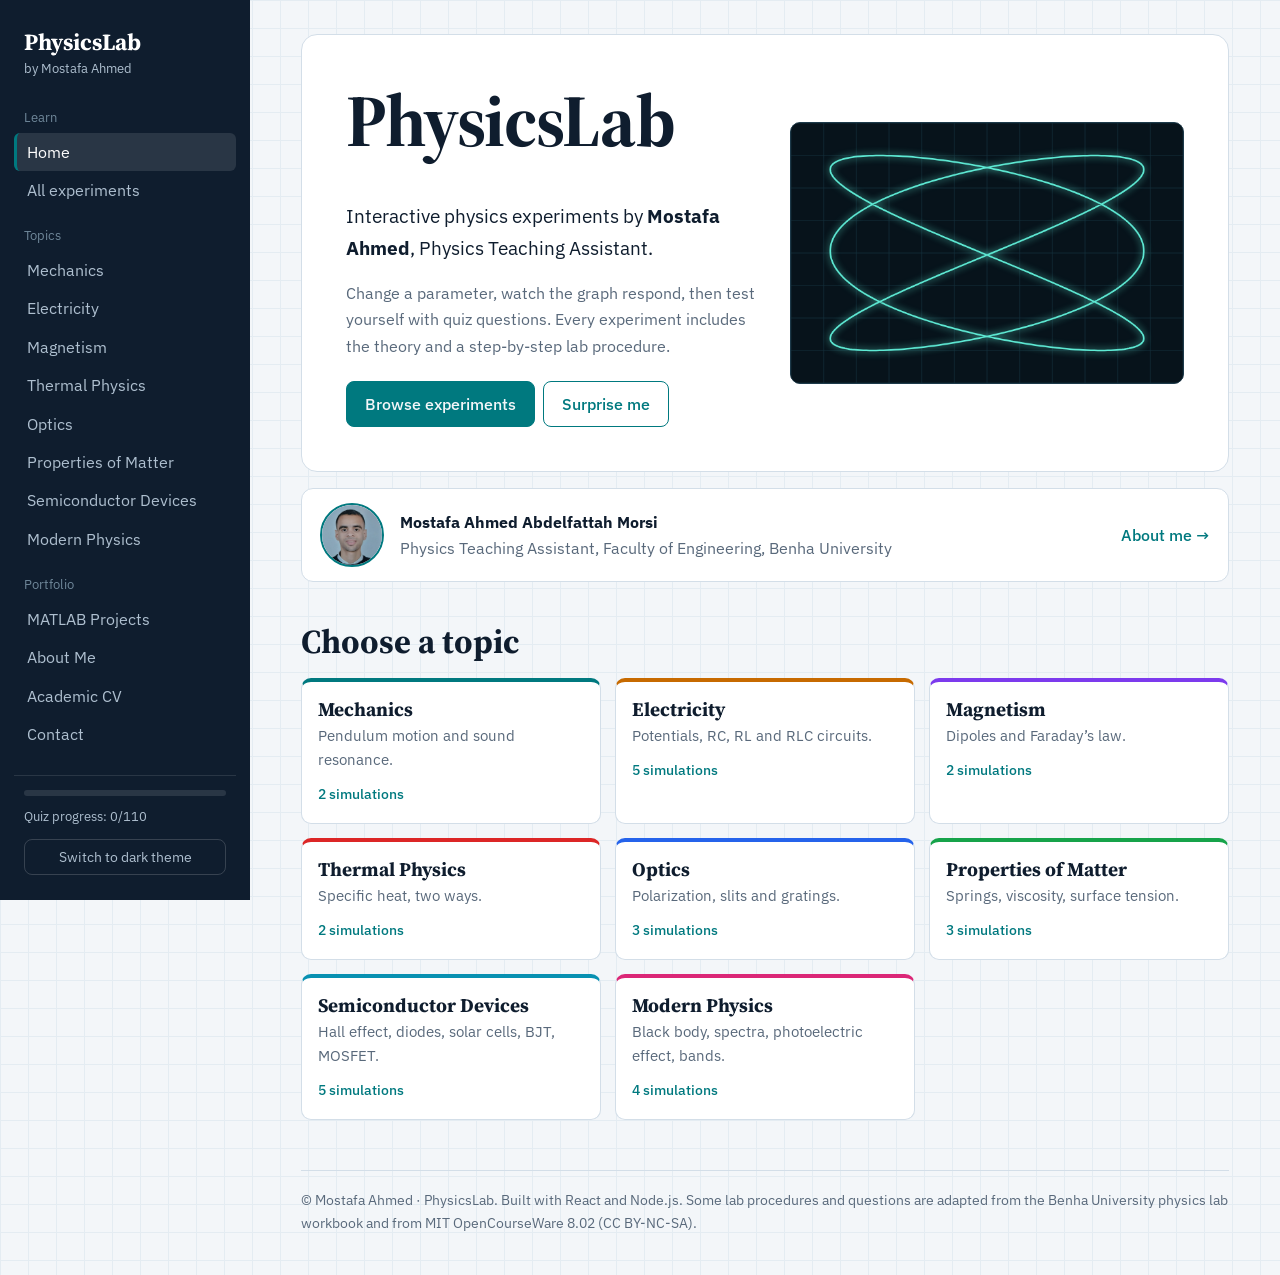
==== commit df1c2534: "Add files via upload" ====
--- a/index.html
+++ b/index.html
@@ -7,8 +7,8 @@
 <meta name="description" content="Interactive physics experiments, quizzes and MATLAB projects by Mostafa Ahmed, Physics Teaching Assistant at Benha University.">
 <link rel="icon" href="data:image/svg+xml,%3Csvg xmlns='http://www.w3.org/2000/svg' viewBox='0 0 100 100'%3E%3Ctext y='.9em' font-size='90'%3E%E2%9A%9B%EF%B8%8F%3C/text%3E%3C/svg%3E">
 <link rel="stylesheet" href="https://fonts.googleapis.com/css2?family=Source+Serif+4:wght@500;700&family=IBM+Plex+Sans:wght@400;500&display=swap">
-  <script type="module" crossorigin src="./assets/index-v-Nntla7.js"></script>
-  <link rel="stylesheet" crossorigin href="./assets/index-CQPZlKCc.css">
+  <script type="module" crossorigin src="./assets/index-DpcdHH7j.js"></script>
+  <link rel="stylesheet" crossorigin href="./assets/index-CeHV6E2e.css">
 </head>
 <body>
 <div id="root"></div>
--- a/assets/index-CeHV6E2e.css
+++ b/assets/index-CeHV6E2e.css
@@ -0,0 +1 @@
+:root{--bg:#f3f6f9;--fg:#0f1d2e;--mut:#59697b;--card:#fff;--acc:#00797f;--acc2:#c76a00;--line:#d3dee8;--side:#0f1d2e;--sidefg:#aebfcf;--grid:#e4ecf2}@media (prefers-color-scheme:dark){:root:not([data-theme=light]){--bg:#0a141c;--fg:#e4eef5;--mut:#8da3b5;--card:#101e29;--acc:#4fd1d9;--acc2:#ffb454;--line:#213645;--side:#060d13;--sidefg:#9fb6c8;--grid:#0f1d28}}:root[data-theme=dark]{--bg:#0a141c;--fg:#e4eef5;--mut:#8da3b5;--card:#101e29;--acc:#4fd1d9;--acc2:#ffb454;--line:#213645;--side:#060d13;--sidefg:#9fb6c8;--grid:#0f1d28}*{box-sizing:border-box}html{scroll-behavior:smooth}body{margin:0;font:16px/1.65 IBM Plex Sans,system-ui,sans-serif;color:var(--fg);min-height:100vh;background:linear-gradient(var(--grid) 1px,transparent 1px) 0 0/28px 28px,linear-gradient(90deg,var(--grid) 1px,transparent 1px) 0 0/28px 28px,var(--bg)}h1,h2,h3{font-family:"Source Serif 4",Georgia,serif;line-height:1.15;margin:0 0 .5em}h1{font-size:clamp(2.8rem,6vw,4.6rem);letter-spacing:-.02em}h2{font-size:2.1rem}h3{font-size:1.3rem}.sh{margin-top:40px}.lead{font-size:1.2rem;margin:.2em 0 .8em}#root{display:flex;min-height:100vh;width:100%}nav{align-self:flex-start;width:250px;flex:none;background:var(--side);padding:26px 14px;position:sticky;top:0;height:100vh;overflow:auto}.brand{display:block;color:#fff;font:700 1.45rem "Source Serif 4",serif;padding:0 10px 14px}.brand small{display:block;font:400 .82rem IBM Plex Sans,sans-serif;color:var(--sidefg);margin-top:2px}.g{display:block;color:#6f8799;font-size:.82rem;padding:16px 10px 4px}nav a{display:block;color:var(--sidefg);text-decoration:none;padding:6px 10px;border-radius:6px;border-left:3px solid transparent}nav a:hover{background:#ffffff14;color:#fff}nav a.on{border-left-color:var(--acc);color:#fff;background:#ffffff1c}main{flex:1;min-width:0;padding:34px clamp(16px,4vw,56px) 40px}main>section{max-width:980px;margin:0 auto}section[hidden]{display:none}a{color:var(--acc)}a:focus-visible,input:focus-visible,select:focus-visible,summary:focus-visible,button:focus-visible{outline:2px solid var(--acc2);outline-offset:2px}.mut{color:var(--mut)}.hero{display:grid;grid-template-columns:1.05fr 1fr;gap:30px;align-items:center;background:var(--card);border:1px solid var(--line);border-radius:16px;padding:clamp(22px,4vw,44px)}#osc{width:100%;aspect-ratio:3/2;height:auto;background:#07131b;border-radius:10px;border:1px solid #1d3a4a;box-shadow:inset 0 0 40px #0a2a36}.btn{display:inline-block;margin:6px 8px 0 0;padding:9px 18px;border-radius:8px;background:var(--acc);color:var(--bg);text-decoration:none;font-weight:500}.btn.o{background:none;border:1px solid var(--acc);color:var(--acc)}.tiles,.grid{display:grid;grid-template-columns:repeat(auto-fill,minmax(230px,1fr));gap:14px;margin:16px 0}.tile{display:block;text-decoration:none;color:inherit;background:var(--card);border:1px solid var(--line);border-top:4px solid var(--c);border-radius:10px;padding:16px;transition:transform .15s,border-color .15s}.tile:hover{transform:translateY(-3px);border-color:var(--c)}.tile h3{margin:0 0 4px;font-size:1.2rem}.tile p{margin:0 0 8px;color:var(--mut);font-size:.92rem}.tile b{font-weight:500;color:var(--acc);font-size:.9rem}.card{display:block;border:1px solid var(--line);border-radius:10px;padding:16px;background:var(--card);color:inherit;text-decoration:none}a.card:hover{border-color:var(--acc)}.card h3{font-size:1.1rem}.card p{margin:.3em 0}.chip{display:inline-block;font-size:.78rem;padding:1px 10px;border-radius:999px;border:1px solid var(--line);background:var(--bg);color:var(--acc);margin-bottom:6px}.exp{border:1px solid var(--line);background:var(--card);border-radius:14px;padding:clamp(16px,3vw,26px);margin:0 0 30px;box-shadow:0 14px 30px -24px #0f1d2e73}.exp h3{font-size:1.55rem}.lab{display:grid;grid-template-columns:240px 1fr;gap:20px;margin:16px 0}.ctl{background:var(--bg);border:1px solid var(--line);border-radius:10px;padding:14px;height:fit-content}.ctl label{display:block;margin-bottom:12px;font-size:.9rem}.ctl label:last-child{margin-bottom:0}.ctl output{float:right;color:var(--acc);font-weight:500}.ctl input,.ctl select{width:100%;accent-color:var(--acc)}.ctl select{padding:5px;background:var(--card);color:var(--fg);border:1px solid var(--line);border-radius:6px}canvas.vw,canvas.gr{width:100%;display:block;border:1px solid var(--line);border-radius:8px;margin-bottom:10px;background:var(--bg)}.info{font-size:.92rem;margin:0;padding:9px 13px;border-left:3px solid var(--acc2);background:var(--bg);border-radius:0 8px 8px 0;min-height:2.6em}details{border:1px solid var(--line);border-radius:10px;margin-top:12px}summary{cursor:pointer;font-weight:500;padding:10px 14px}details>:not(summary){margin:0 14px 12px}details details{margin:10px 0 0}pre{background:var(--bg);border:1px solid var(--line);padding:12px;border-radius:6px;overflow:auto;font-size:.82rem;line-height:1.45}li{margin:.25em 0}.tw{overflow-x:auto}.tb{border-collapse:collapse;width:100%;font-size:.9rem}.tb th,.tb td{border:1px solid var(--line);padding:4px 6px;text-align:left}.tb input{width:100%;min-width:70px;background:var(--bg);color:var(--fg);border:1px solid var(--line);border-radius:4px;padding:3px}.q{border-top:1px solid var(--line);padding:12px 0}.q:first-of-type{border-top:0}.q button{display:block;width:100%;text-align:left;margin:5px 0;padding:8px 12px;border:1px solid var(--line);border-radius:8px;background:var(--bg);color:var(--fg);font:inherit;cursor:pointer}.q button:hover:not(:disabled){border-color:var(--acc)}.q button.ok{border-color:var(--acc);border-width:2px}.q button.bad{border-color:var(--acc2);border-style:dashed}.fb{color:var(--acc2);margin:.3em 0 0}footer{max-width:980px;margin:50px auto 0;padding-top:18px;border-top:1px solid var(--line);color:var(--mut);font-size:.88rem}.menu{display:none;background:none;border:1px solid #ffffff3a;border-radius:8px;color:#fff;font:inherit;padding:6px 12px;cursor:pointer}@media (max-width:860px){#root{display:block}nav{align-self:auto;width:auto;height:auto;position:sticky;top:0;z-index:20;padding:10px 14px;display:flex;flex-wrap:wrap;align-items:center;max-height:100vh}.brand{flex:1;padding:0}.brand small{display:none}.menu{display:block}nav>a,nav>.g,nav>.side-foot{display:none}nav.open>a,nav.open>.g,nav.open>.side-foot{display:block;width:100%}.lab,.hero{grid-template-columns:1fr}}@media (prefers-reduced-motion:reduce){*{transition:none!important;scroll-behavior:auto!important}}.chip small{font-size:inherit}.btn{cursor:pointer;border:1px solid var(--acc);font:inherit;font-weight:500}.btn.small{padding:5px 12px;margin-top:10px;font-size:.88rem}.profile{display:flex;align-items:center;gap:16px;margin-top:16px;padding:14px 18px;background:var(--card);border:1px solid var(--line);border-radius:12px;text-decoration:none;color:inherit}.profile:hover{border-color:var(--acc)}.profile .go{margin-left:auto;color:var(--acc);font-weight:500;white-space:nowrap}.avatar{width:64px;height:64px;border-radius:50%;object-fit:cover;object-position:50% 20%;border:2px solid var(--acc);flex:none}.avatar.big{width:120px;height:120px}.live{margin:10px 2px 0;font-size:.9rem}.about{display:grid;grid-template-columns:240px 1fr;gap:28px;align-items:start;margin:18px 0 26px}.portrait{width:100%;aspect-ratio:4/5;object-fit:cover;object-position:50% 20%;border-radius:14px;border:1px solid var(--line);box-shadow:0 18px 36px -24px #0f1d2e99}.cvhead{display:flex;gap:22px;align-items:center;flex-wrap:wrap;background:var(--card);border:1px solid var(--line);border-radius:14px;padding:22px}.cvhead h2{margin-bottom:.1em}.cvh{margin:34px 0 10px;padding-bottom:6px;border-bottom:2px solid var(--acc);color:var(--fg)}.entry{display:grid;grid-template-columns:150px 1fr;gap:16px;padding:10px 0;border-bottom:1px dashed var(--line)}.entry .when{color:var(--acc);font-weight:500;font-size:.92rem}.entry ul{margin:.4em 0 0;padding-left:1.1em}.spaced{margin-bottom:14px}.search{width:100%;padding:11px 14px;margin:6px 0 10px;border:1px solid var(--line);border-radius:10px;background:var(--card);color:var(--fg);font:inherit}.chips{display:flex;flex-wrap:wrap;gap:8px;margin:10px 0 16px}.chips button,.chips a,.chips.static span{padding:5px 14px;border:1px solid var(--line);border-radius:999px;background:var(--card);color:var(--fg);font:inherit;font-size:.9rem;cursor:pointer;text-decoration:none}.chips .on{background:var(--acc);border-color:var(--acc);color:var(--bg)}.form{display:grid;gap:12px;max-width:560px}.form label{display:grid;gap:4px;font-size:.92rem}.form input,.form textarea{padding:10px 12px;border:1px solid var(--line);border-radius:8px;background:var(--bg);color:var(--fg);font:inherit}.side-foot{margin-top:22px;padding:14px 10px 0;border-top:1px solid #ffffff1c;color:var(--sidefg)}.meter{height:6px;border-radius:99px;background:#ffffff1c;overflow:hidden;margin-bottom:6px}.meter span{display:block;height:100%;background:var(--acc);transition:width .3s}.theme{margin-top:10px;width:100%;padding:6px;border:1px solid #ffffff2a;border-radius:8px;background:none;color:var(--sidefg);font:inherit;font-size:.85rem;cursor:pointer}.theme:hover{color:#fff}@media (max-width:860px){.about,.entry{grid-template-columns:1fr}.portrait{max-width:240px}.side-foot{width:100%}}@media print{nav,.btn,.theme{display:none!important}body{display:block;background:#fff;color:#000}main{padding:0}.cvhead,.card,.entry{break-inside:avoid}}
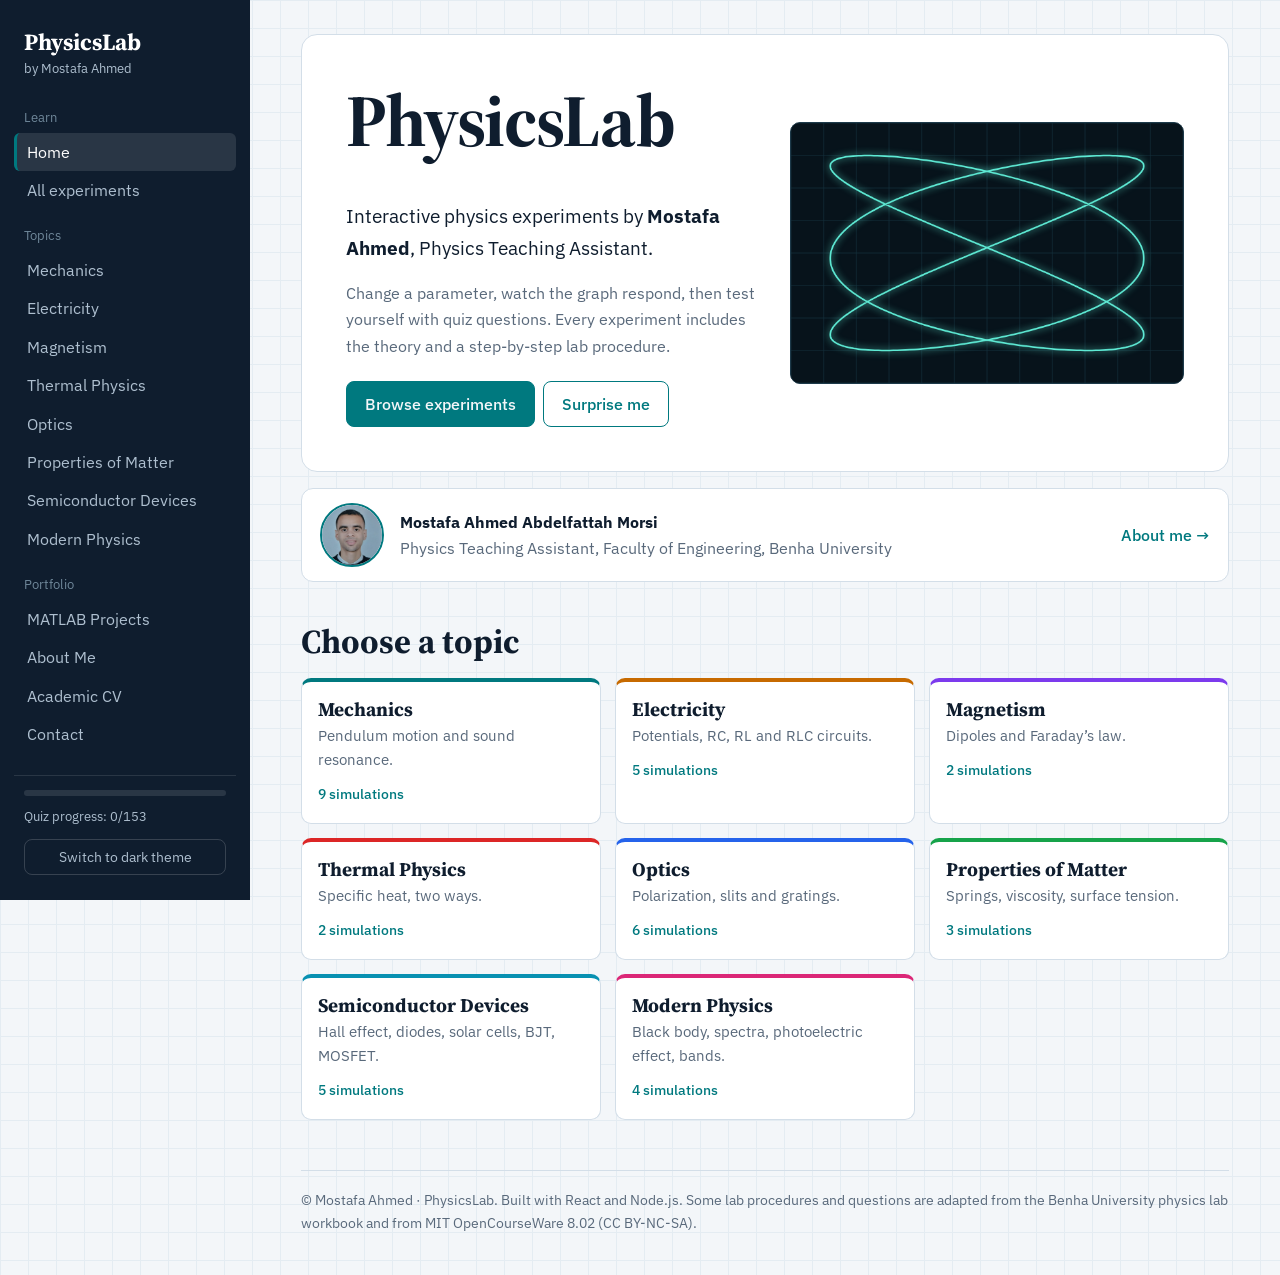
==== commit 21b19ab6: "Add files via upload" ====
--- a/index.html
+++ b/index.html
@@ -7,8 +7,8 @@
 <meta name="description" content="Interactive physics experiments, quizzes and MATLAB projects by Mostafa Ahmed, Physics Teaching Assistant at Benha University.">
 <link rel="icon" href="data:image/svg+xml,%3Csvg xmlns='http://www.w3.org/2000/svg' viewBox='0 0 100 100'%3E%3Ctext y='.9em' font-size='90'%3E%E2%9A%9B%EF%B8%8F%3C/text%3E%3C/svg%3E">
 <link rel="stylesheet" href="https://fonts.googleapis.com/css2?family=Source+Serif+4:wght@500;700&family=IBM+Plex+Sans:wght@400;500&display=swap">
-  <script type="module" crossorigin src="./assets/index-DpcdHH7j.js"></script>
-  <link rel="stylesheet" crossorigin href="./assets/index-CeHV6E2e.css">
+  <script type="module" crossorigin src="./assets/index-DZ6h3vT1.js"></script>
+  <link rel="stylesheet" crossorigin href="./assets/index-BNX8POR6.css">
 </head>
 <body>
 <div id="root"></div>
--- a/assets/index-BNX8POR6.css
+++ b/assets/index-BNX8POR6.css
@@ -0,0 +1 @@
+:root{--bg:#f3f6f9;--fg:#0f1d2e;--mut:#59697b;--card:#fff;--acc:#00797f;--acc2:#c76a00;--line:#d3dee8;--side:#0f1d2e;--sidefg:#aebfcf;--grid:#e4ecf2}@media (prefers-color-scheme:dark){:root:not([data-theme=light]){--bg:#0a141c;--fg:#e4eef5;--mut:#8da3b5;--card:#101e29;--acc:#4fd1d9;--acc2:#ffb454;--line:#213645;--side:#060d13;--sidefg:#9fb6c8;--grid:#0f1d28}}:root[data-theme=dark]{--bg:#0a141c;--fg:#e4eef5;--mut:#8da3b5;--card:#101e29;--acc:#4fd1d9;--acc2:#ffb454;--line:#213645;--side:#060d13;--sidefg:#9fb6c8;--grid:#0f1d28}*{box-sizing:border-box}html{scroll-behavior:smooth}body{margin:0;font:16px/1.65 IBM Plex Sans,system-ui,sans-serif;color:var(--fg);min-height:100vh;background:linear-gradient(var(--grid) 1px,transparent 1px) 0 0/28px 28px,linear-gradient(90deg,var(--grid) 1px,transparent 1px) 0 0/28px 28px,var(--bg)}h1,h2,h3{font-family:"Source Serif 4",Georgia,serif;line-height:1.15;margin:0 0 .5em}h1{font-size:clamp(2.8rem,6vw,4.6rem);letter-spacing:-.02em}h2{font-size:2.1rem}h3{font-size:1.3rem}.sh{margin-top:40px}.lead{font-size:1.2rem;margin:.2em 0 .8em}#root{display:flex;min-height:100vh;width:100%}nav{align-self:flex-start;width:250px;flex:none;background:var(--side);padding:26px 14px;position:sticky;top:0;height:100vh;overflow:auto}.brand{display:block;color:#fff;font:700 1.45rem "Source Serif 4",serif;padding:0 10px 14px}.brand small{display:block;font:400 .82rem IBM Plex Sans,sans-serif;color:var(--sidefg);margin-top:2px}.g{display:block;color:#6f8799;font-size:.82rem;padding:16px 10px 4px}nav a{display:block;color:var(--sidefg);text-decoration:none;padding:6px 10px;border-radius:6px;border-left:3px solid transparent}nav a:hover{background:#ffffff14;color:#fff}nav a.on{border-left-color:var(--acc);color:#fff;background:#ffffff1c}main{flex:1;min-width:0;padding:34px clamp(16px,4vw,56px) 40px}main>section{max-width:980px;margin:0 auto}section[hidden]{display:none}a{color:var(--acc)}a:focus-visible,input:focus-visible,select:focus-visible,summary:focus-visible,button:focus-visible{outline:2px solid var(--acc2);outline-offset:2px}.mut{color:var(--mut)}.hero{display:grid;grid-template-columns:1.05fr 1fr;gap:30px;align-items:center;background:var(--card);border:1px solid var(--line);border-radius:16px;padding:clamp(22px,4vw,44px)}#osc{width:100%;aspect-ratio:3/2;height:auto;background:#07131b;border-radius:10px;border:1px solid #1d3a4a;box-shadow:inset 0 0 40px #0a2a36}.btn{display:inline-block;margin:6px 8px 0 0;padding:9px 18px;border-radius:8px;background:var(--acc);color:var(--bg);text-decoration:none;font-weight:500}.btn.o{background:none;border:1px solid var(--acc);color:var(--acc)}.tiles,.grid{display:grid;grid-template-columns:repeat(auto-fill,minmax(230px,1fr));gap:14px;margin:16px 0}.tile{display:block;text-decoration:none;color:inherit;background:var(--card);border:1px solid var(--line);border-top:4px solid var(--c);border-radius:10px;padding:16px;transition:transform .15s,border-color .15s}.tile:hover{transform:translateY(-3px);border-color:var(--c)}.tile h3{margin:0 0 4px;font-size:1.2rem}.tile p{margin:0 0 8px;color:var(--mut);font-size:.92rem}.tile b{font-weight:500;color:var(--acc);font-size:.9rem}.card{display:block;border:1px solid var(--line);border-radius:10px;padding:16px;background:var(--card);color:inherit;text-decoration:none}a.card:hover{border-color:var(--acc)}.card h3{font-size:1.1rem}.card p{margin:.3em 0}.chip{display:inline-block;font-size:.78rem;padding:1px 10px;border-radius:999px;border:1px solid var(--line);background:var(--bg);color:var(--acc);margin-bottom:6px}.exp{border:1px solid var(--line);background:var(--card);border-radius:14px;padding:clamp(16px,3vw,26px);margin:0 0 30px;box-shadow:0 14px 30px -24px #0f1d2e73}.exp h3{font-size:1.55rem}.lab{display:grid;grid-template-columns:240px 1fr;gap:20px;margin:16px 0}.ctl{background:var(--bg);border:1px solid var(--line);border-radius:10px;padding:14px;height:fit-content}.ctl label{display:block;margin-bottom:12px;font-size:.9rem}.ctl label:last-child{margin-bottom:0}.ctl output{float:right;color:var(--acc);font-weight:500}.ctl input,.ctl select{width:100%;accent-color:var(--acc)}.ctl select{padding:5px;background:var(--card);color:var(--fg);border:1px solid var(--line);border-radius:6px}canvas.vw,canvas.gr{width:100%;display:block;border:1px solid var(--line);border-radius:8px;margin-bottom:10px;background:var(--bg)}.info{font-size:.92rem;margin:0;padding:9px 13px;border-left:3px solid var(--acc2);background:var(--bg);border-radius:0 8px 8px 0;min-height:2.6em}details{border:1px solid var(--line);border-radius:10px;margin-top:12px}summary{cursor:pointer;font-weight:500;padding:10px 14px}details>:not(summary){margin:0 14px 12px}details details{margin:10px 0 0}pre{background:var(--bg);border:1px solid var(--line);padding:12px;border-radius:6px;overflow:auto;font-size:.82rem;line-height:1.45}li{margin:.25em 0}.tw{overflow-x:auto}.tb{border-collapse:collapse;width:100%;font-size:.9rem}.tb th,.tb td{border:1px solid var(--line);padding:4px 6px;text-align:left}.tb input{width:100%;min-width:70px;background:var(--bg);color:var(--fg);border:1px solid var(--line);border-radius:4px;padding:3px}.q{border-top:1px solid var(--line);padding:12px 0}.q:first-of-type{border-top:0}.q button{display:block;width:100%;text-align:left;margin:5px 0;padding:8px 12px;border:1px solid var(--line);border-radius:8px;background:var(--bg);color:var(--fg);font:inherit;cursor:pointer}.q button:hover:not(:disabled){border-color:var(--acc)}.q button.ok{border-color:var(--acc);border-width:2px}.q button.bad{border-color:var(--acc2);border-style:dashed}.fb{color:var(--acc2);margin:.3em 0 0}footer{max-width:980px;margin:50px auto 0;padding-top:18px;border-top:1px solid var(--line);color:var(--mut);font-size:.88rem}.menu{display:none;background:none;border:1px solid #ffffff3a;border-radius:8px;color:#fff;font:inherit;padding:6px 12px;cursor:pointer}@media (max-width:860px){#root{display:block}nav{align-self:auto;width:auto;height:auto;position:sticky;top:0;z-index:20;padding:10px 14px;display:flex;flex-wrap:wrap;align-items:center;max-height:100vh}.brand{flex:1;padding:0}.brand small{display:none}.menu{display:block}nav>a,nav>.g,nav>.side-foot{display:none}nav.open>a,nav.open>.g,nav.open>.side-foot{display:block;width:100%}.lab,.hero{grid-template-columns:1fr}}@media (prefers-reduced-motion:reduce){*{transition:none!important;scroll-behavior:auto!important}}.chip small{font-size:inherit}.btn{cursor:pointer;border:1px solid var(--acc);font:inherit;font-weight:500}.btn.small{padding:5px 12px;margin-top:10px;font-size:.88rem}.profile{display:flex;align-items:center;gap:16px;margin-top:16px;padding:14px 18px;background:var(--card);border:1px solid var(--line);border-radius:12px;text-decoration:none;color:inherit}.profile:hover{border-color:var(--acc)}.profile .go{margin-left:auto;color:var(--acc);font-weight:500;white-space:nowrap}.avatar{width:64px;height:64px;border-radius:50%;object-fit:cover;object-position:50% 20%;border:2px solid var(--acc);flex:none}.avatar.big{width:120px;height:120px}.live{margin:10px 2px 0;font-size:.9rem}.about{display:grid;grid-template-columns:240px 1fr;gap:28px;align-items:start;margin:18px 0 26px}.portrait{width:100%;aspect-ratio:4/5;object-fit:cover;object-position:50% 20%;border-radius:14px;border:1px solid var(--line);box-shadow:0 18px 36px -24px #0f1d2e99}.cvhead{display:flex;gap:22px;align-items:center;flex-wrap:wrap;background:var(--card);border:1px solid var(--line);border-radius:14px;padding:22px}.cvhead h2{margin-bottom:.1em}.cvh{margin:34px 0 10px;padding-bottom:6px;border-bottom:2px solid var(--acc);color:var(--fg)}.entry{display:grid;grid-template-columns:150px 1fr;gap:16px;padding:10px 0;border-bottom:1px dashed var(--line)}.entry .when{color:var(--acc);font-weight:500;font-size:.92rem}.entry ul{margin:.4em 0 0;padding-left:1.1em}.spaced{margin-bottom:14px}.search{width:100%;padding:11px 14px;margin:6px 0 10px;border:1px solid var(--line);border-radius:10px;background:var(--card);color:var(--fg);font:inherit}.chips{display:flex;flex-wrap:wrap;gap:8px;margin:10px 0 16px}.chips button,.chips a,.chips.static span{padding:5px 14px;border:1px solid var(--line);border-radius:999px;background:var(--card);color:var(--fg);font:inherit;font-size:.9rem;cursor:pointer;text-decoration:none}.chips .on{background:var(--acc);border-color:var(--acc);color:var(--bg)}.form{display:grid;gap:12px;max-width:560px}.form label{display:grid;gap:4px;font-size:.92rem}.form input,.form textarea{padding:10px 12px;border:1px solid var(--line);border-radius:8px;background:var(--bg);color:var(--fg);font:inherit}.side-foot{margin-top:22px;padding:14px 10px 0;border-top:1px solid #ffffff1c;color:var(--sidefg)}.meter{height:6px;border-radius:99px;background:#ffffff1c;overflow:hidden;margin-bottom:6px}.meter span{display:block;height:100%;background:var(--acc);transition:width .3s}.theme{margin-top:10px;width:100%;padding:6px;border:1px solid #ffffff2a;border-radius:8px;background:none;color:var(--sidefg);font:inherit;font-size:.85rem;cursor:pointer}.theme:hover{color:#fff}@media (max-width:860px){.about,.entry{grid-template-columns:1fr}.portrait{max-width:240px}.side-foot{width:100%}}@media print{nav,.btn,.theme{display:none!important}body{display:block;background:#fff;color:#000}main{padding:0}.cvhead,.card,.entry{break-inside:avoid}}canvas.live{touch-action:none;cursor:grab;-webkit-user-select:none;user-select:none}canvas.live:active{cursor:grabbing}.btns{display:flex;flex-wrap:wrap;gap:8px;margin-top:14px}.btns .btn{margin:0}.credit{font-size:.84rem;margin:14px 0 0}.live-chip{margin-left:6px;color:var(--bg);background:var(--acc);border-color:var(--acc)}
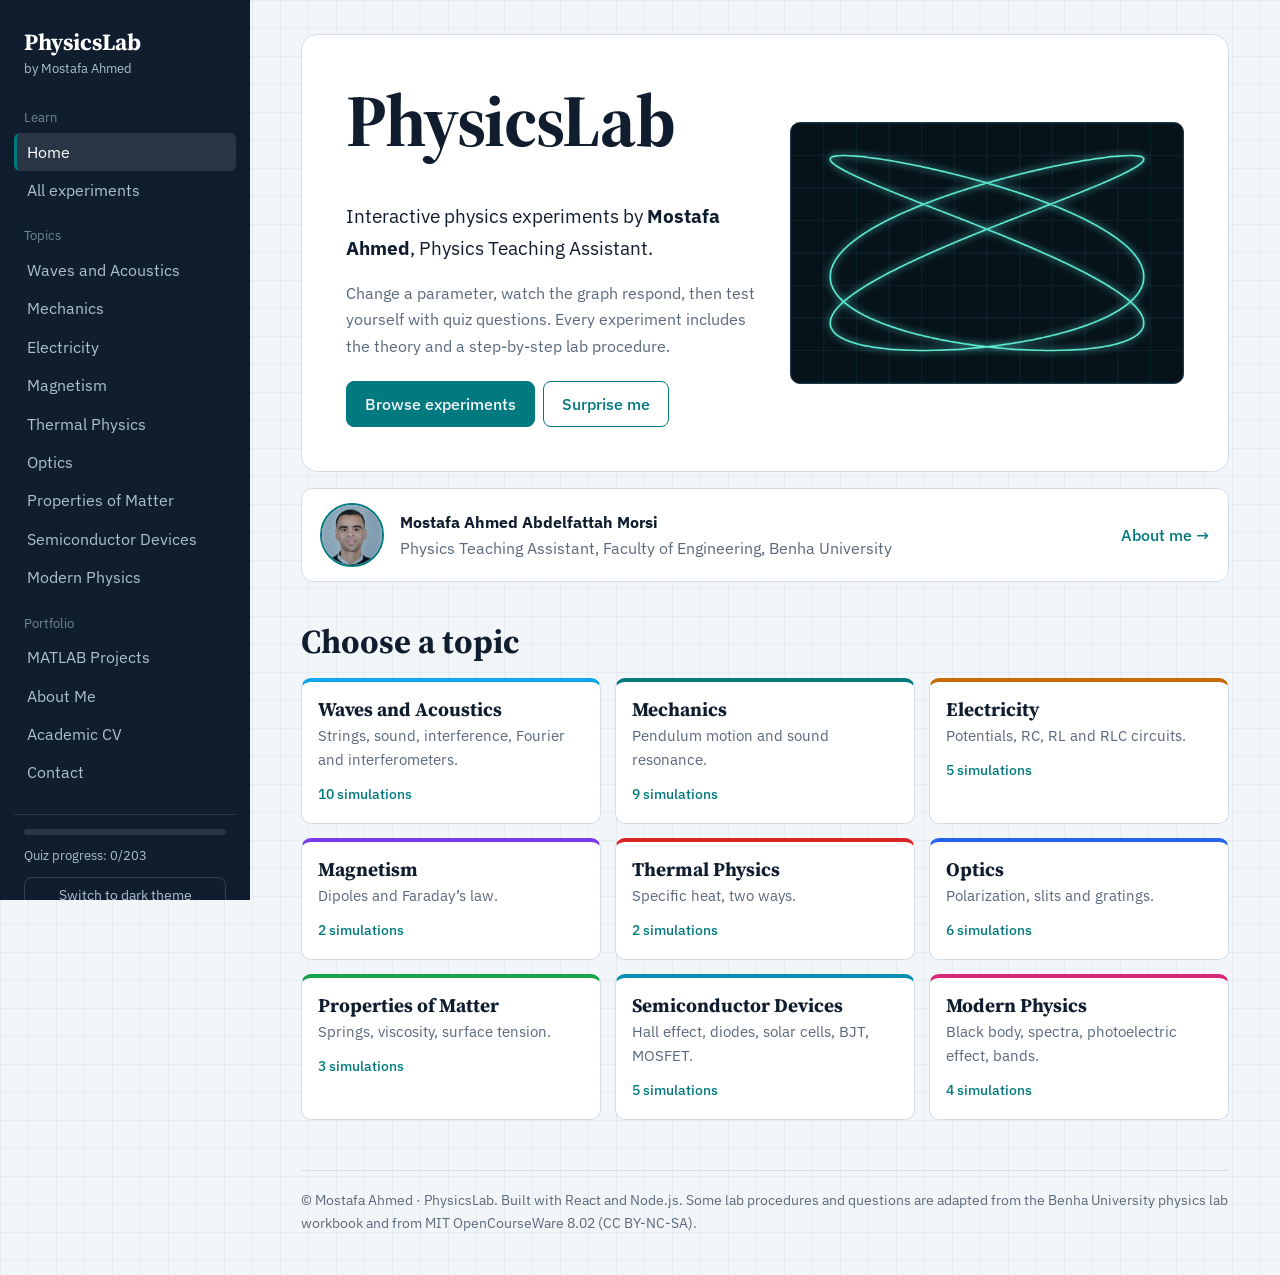
==== commit 62e55136: "Add files via upload" ====
--- a/index.html
+++ b/index.html
@@ -7,7 +7,7 @@
 <meta name="description" content="Interactive physics experiments, quizzes and MATLAB projects by Mostafa Ahmed, Physics Teaching Assistant at Benha University.">
 <link rel="icon" href="data:image/svg+xml,%3Csvg xmlns='http://www.w3.org/2000/svg' viewBox='0 0 100 100'%3E%3Ctext y='.9em' font-size='90'%3E%E2%9A%9B%EF%B8%8F%3C/text%3E%3C/svg%3E">
 <link rel="stylesheet" href="https://fonts.googleapis.com/css2?family=Source+Serif+4:wght@500;700&family=IBM+Plex+Sans:wght@400;500&display=swap">
-  <script type="module" crossorigin src="./assets/index-DZ6h3vT1.js"></script>
+  <script type="module" crossorigin src="./assets/index-CVeb3O6T.js"></script>
   <link rel="stylesheet" crossorigin href="./assets/index-BNX8POR6.css">
 </head>
 <body>
